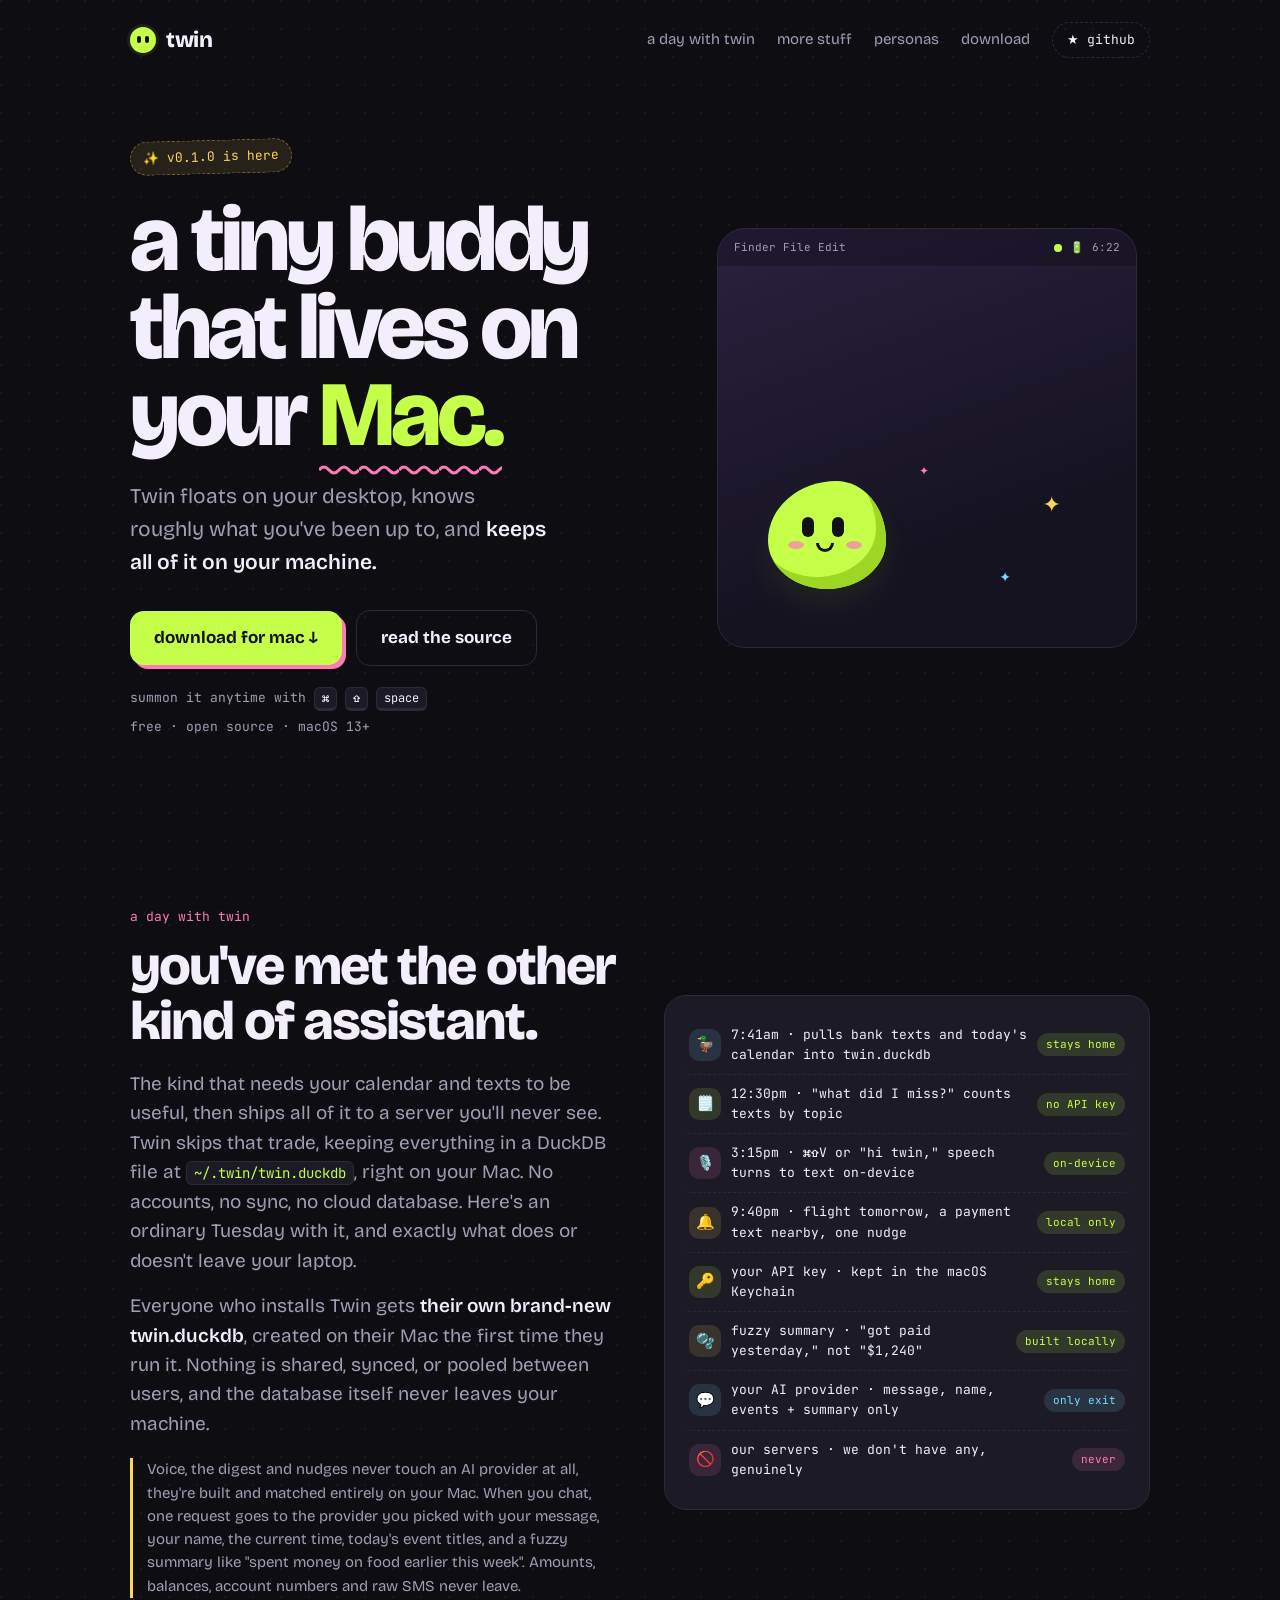
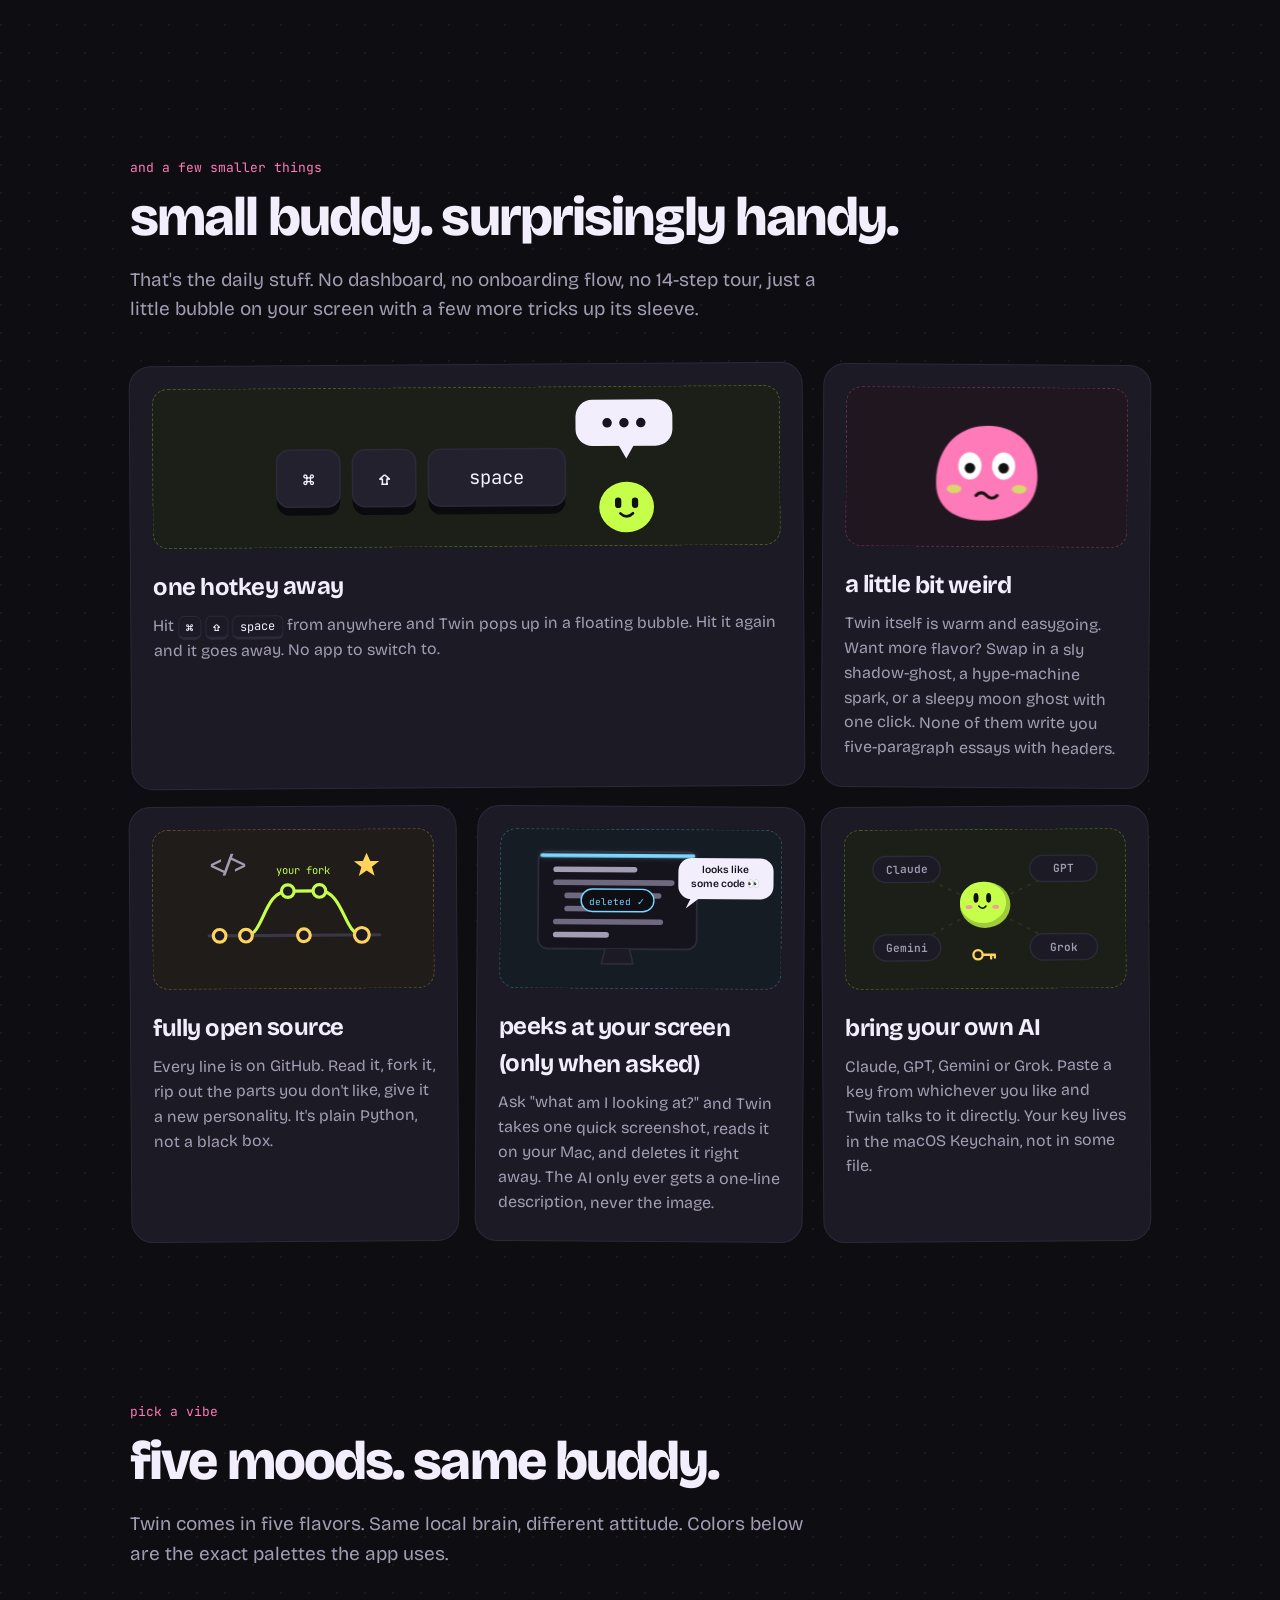
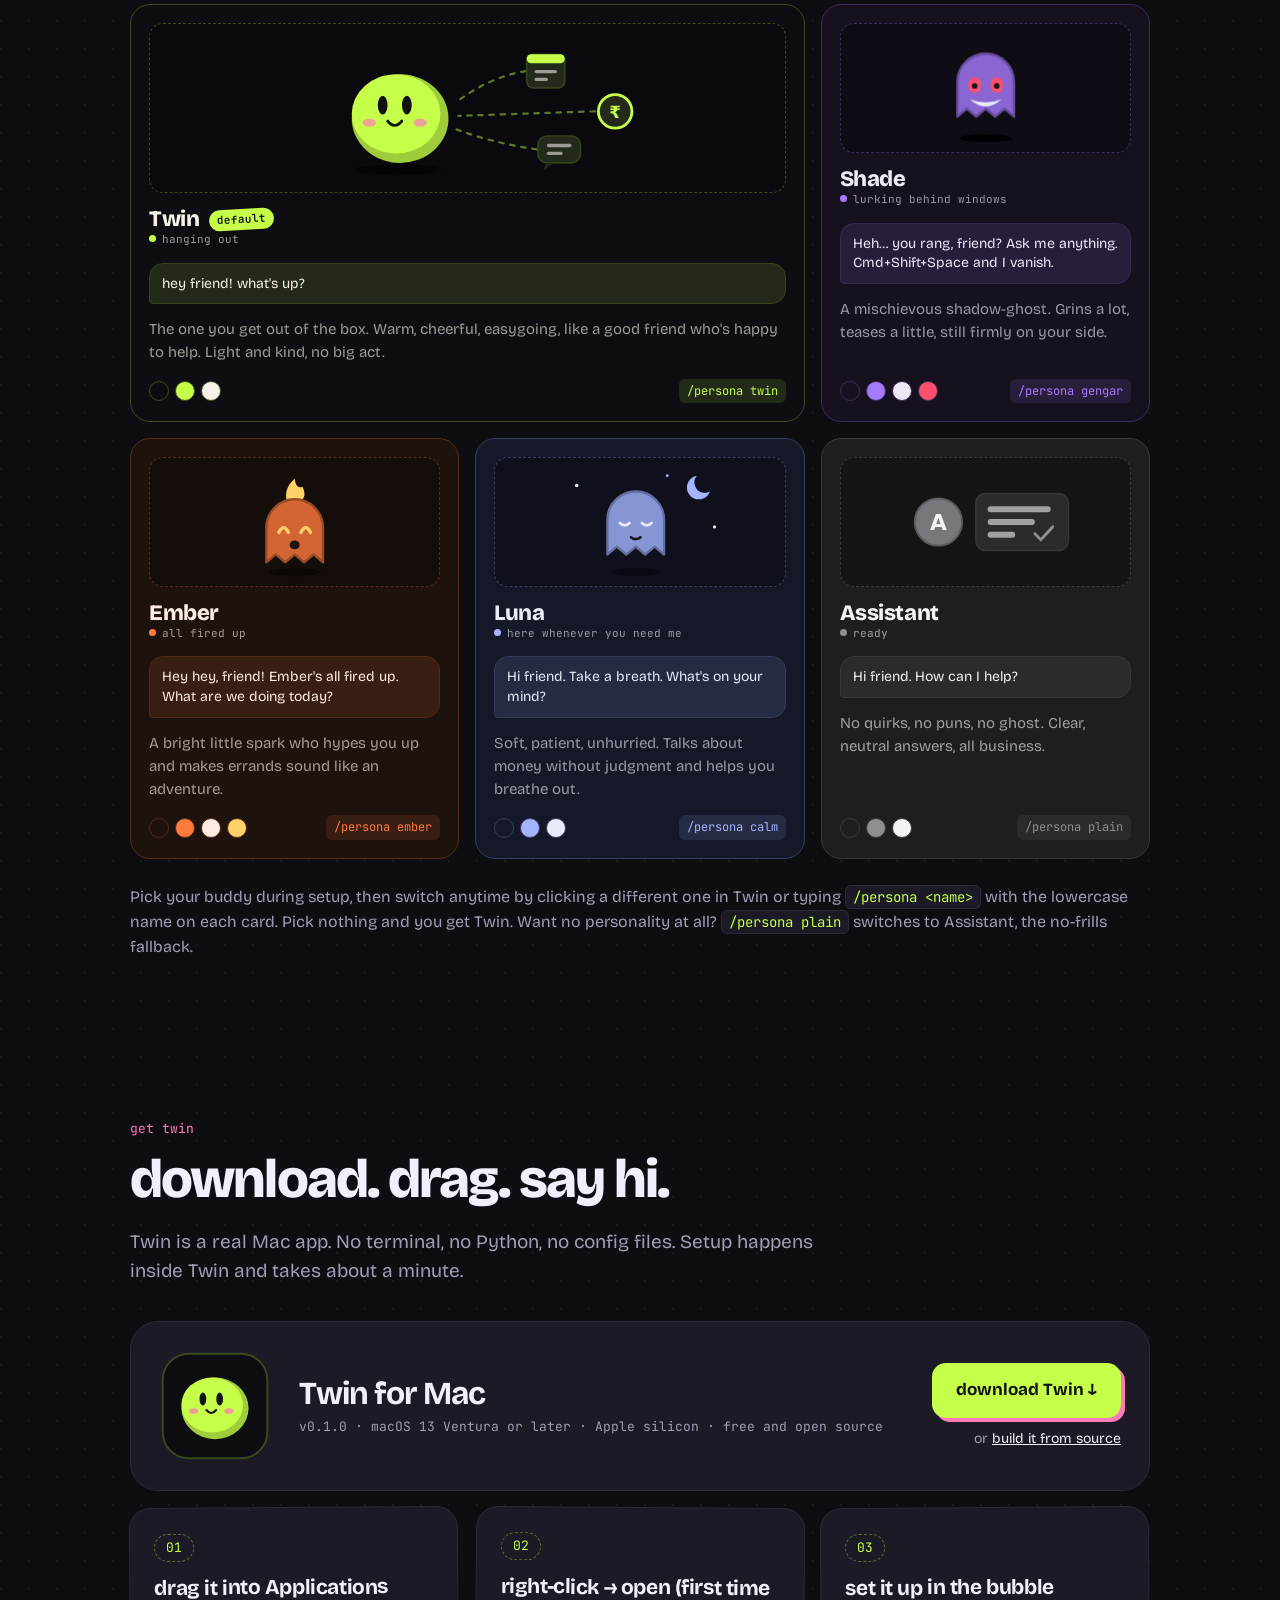
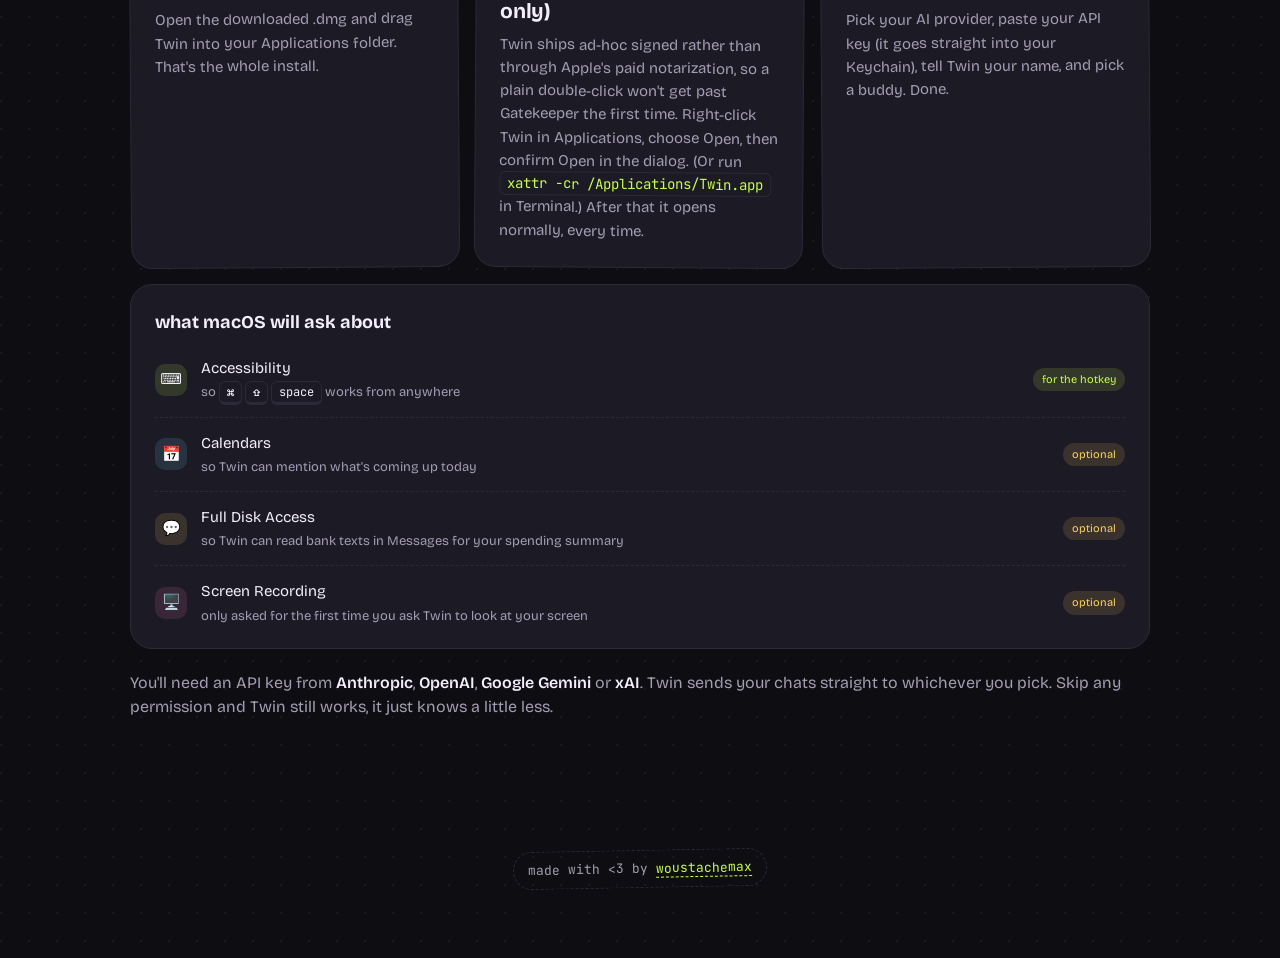
==== landing/index.html @ 86762787 "managing lyrics" ====
<!DOCTYPE html>
<html lang="en">
<head>
<meta charset="UTF-8">
<meta name="viewport" content="width=device-width, initial-scale=1">
<title>Twin</title>
<meta name="description" content="Twin is a local-first AI buddy that floats on your Mac desktop: it remembers your day, catches you up on your texts, talks back by voice, and nudges you before you forget, all on-device with DuckDB. No cloud, no accounts.">
<link id="favicon" rel="icon" type="image/svg+xml" href="data:image/svg+xml,%3Csvg xmlns='http://www.w3.org/2000/svg' viewBox='0 0 64 64'%3E%3Cellipse cx='32' cy='33' rx='29' ry='27' fill='%23c6ff4a'/%3E%3Crect x='20' y='20' width='7' height='13' rx='3.5' fill='%23111'/%3E%3Crect x='37' y='20' width='7' height='13' rx='3.5' fill='%23111'/%3E%3Cellipse cx='15' cy='38' rx='5' ry='3' fill='%23ff7ab8'/%3E%3Cellipse cx='49' cy='38' rx='5' ry='3' fill='%23ff7ab8'/%3E%3Cpath d='M27 39 Q32 45 37 39' fill='none' stroke='%23111' stroke-width='3' stroke-linecap='round'/%3E%3C/svg%3E">
<link rel="preconnect" href="https://fonts.googleapis.com">
<link rel="preconnect" href="https://fonts.gstatic.com" crossorigin>
<link href="https://fonts.googleapis.com/css2?family=Bricolage+Grotesque:opsz,wght@12..96,400;12..96,600;12..96,800&family=JetBrains+Mono:wght@400;600&display=swap" rel="stylesheet">
<style>
:root {
  --bg: #0e0d12;
  --bg-2: #16141d;
  --card: #1c1a25;
  --line: #2c2938;
  --text: #f3eefc;
  --muted: #a39db3;
  --lime: #c6ff4a;
  --pink: #ff7ab8;
  --sky: #7ad7ff;
  --sun: #ffd35c;
  --radius: 22px;
  --mono: "JetBrains Mono", ui-monospace, SFMono-Regular, Menlo, monospace;
  --sans: "Bricolage Grotesque", ui-sans-serif, system-ui, sans-serif;
}

* { box-sizing: border-box; margin: 0; padding: 0; }

* { scrollbar-width: none; -ms-overflow-style: none; }
*::-webkit-scrollbar { display: none; }

html { scroll-behavior: smooth; }

body {
  background: var(--bg);
  color: var(--text);
  font-family: var(--sans);
  font-size: 18px;
  line-height: 1.55;
  -webkit-font-smoothing: antialiased;
  overflow-x: hidden;
  background-image: radial-gradient(circle at 1px 1px, #ffffff0d 1px, transparent 0);
  background-size: 28px 28px;
}

a { color: inherit; }

.wrap { max-width: 1060px; margin: 0 auto; padding: 0 20px; }

nav {
  display: flex;
  align-items: center;
  justify-content: space-between;
  padding: 22px 0;
}

.logo {
  display: flex;
  align-items: center;
  gap: 10px;
  font-weight: 800;
  font-size: 22px;
  text-decoration: none;
  letter-spacing: -0.02em;
}

.logo-dot {
  width: 26px;
  height: 26px;
  border-radius: 50%;
  background: var(--lime);
  position: relative;
  box-shadow: 0 0 0 3px #c6ff4a14;
}

.logo-dot::before, .logo-dot::after {
  content: "";
  position: absolute;
  top: 9px;
  width: 4px;
  height: 7px;
  border-radius: 3px;
  background: var(--bg);
  animation: blink 4.5s infinite;
}

.logo-dot::before { left: 7px; }
.logo-dot::after { right: 7px; }

.nav-links { display: flex; gap: 22px; align-items: center; font-size: 15px; }
.nav-links a { text-decoration: none; color: var(--muted); transition: color 0.15s ease; }
.nav-links a:not(.gh-btn):hover { color: var(--lime); }

.gh-btn {
  border: 1.5px dashed var(--line);
  padding: 7px 14px;
  border-radius: 999px;
  color: var(--text) !important;
  font-family: var(--mono);
  font-size: 13px;
}

.gh-btn { transition: transform 0.15s ease, border-color 0.15s ease; display: inline-block; }
.gh-btn:hover { border-color: var(--lime); transform: translateY(-2px) scale(1.04); }

.hero {
  display: grid;
  grid-template-columns: 1.2fr 1fr;
  gap: 40px;
  align-items: center;
  padding: 60px 0 90px;
}

.badge {
  display: inline-flex;
  align-items: center;
  gap: 8px;
  font-family: var(--mono);
  font-size: 13px;
  background: #ffd35c1a;
  color: var(--sun);
  border: 1px dashed #ffd35c66;
  padding: 6px 12px;
  border-radius: 999px;
  transform: rotate(-1.5deg);
  margin-bottom: 22px;
}

h1 {
  font-size: clamp(48px, 8vw, 92px);
  line-height: 0.95;
  font-weight: 800;
  letter-spacing: -0.045em;
  margin-bottom: 22px;
}

h1 .squiggle {
  color: var(--lime);
  position: relative;
  white-space: nowrap;
}

h1 .squiggle::after {
  content: "";
  position: absolute;
  left: 0;
  right: 0;
  bottom: -6px;
  height: 12px;
  background: url("data:image/svg+xml,%3Csvg xmlns='http://www.w3.org/2000/svg' viewBox='0 0 40 12'%3E%3Cpath d='M0 6 Q5 0 10 6 T20 6 T30 6 T40 6' fill='none' stroke='%23ff7ab8' stroke-width='3'/%3E%3C/svg%3E") repeat-x;
  background-size: 40px 12px;
}

.tagline {
  font-size: 21px;
  color: var(--muted);
  max-width: 30ch;
  margin-bottom: 32px;
}

.tagline b { color: var(--text); font-weight: 600; }

.cta-row { display: flex; gap: 14px; flex-wrap: wrap; align-items: center; }

.btn {
  display: inline-flex;
  align-items: center;
  gap: 8px;
  padding: 14px 24px;
  border-radius: 14px;
  font-weight: 700;
  font-size: 17px;
  text-decoration: none;
  transition: transform 0.15s ease, box-shadow 0.15s ease;
}

.btn-primary {
  background: var(--lime);
  color: #111;
  box-shadow: 4px 4px 0 var(--pink);
}

.btn-primary:hover { transform: translate(-2px, -3px) scale(1.03); box-shadow: 6px 7px 0 var(--pink); }
.btn:active { transform: translateY(0) scale(0.98); }

.btn-ghost { border: 1.5px solid var(--line); color: var(--text); }
.btn-ghost:hover { border-color: var(--muted); transform: translateY(-3px) scale(1.03); }

.hint {
  font-family: var(--mono);
  font-size: 13px;
  color: var(--muted);
  margin-top: 22px;
}

.hint-meta { display: block; margin-top: 8px; }

kbd {
  font-family: var(--mono);
  font-size: 12px;
  background: var(--card);
  border: 1px solid var(--line);
  border-bottom-width: 3px;
  border-radius: 6px;
  padding: 2px 7px;
  color: var(--text);
}

.stage {
  position: relative;
  aspect-ratio: 1 / 1;
  max-width: 420px;
  width: 100%;
  justify-self: center;
  border-radius: 28px;
  background: linear-gradient(160deg, #2a2140, #151320 70%);
  border: 1px solid var(--line);
  overflow: hidden;
}

.menubar {
  display: flex;
  justify-content: space-between;
  padding: 10px 16px;
  font-family: var(--mono);
  font-size: 11px;
  color: var(--muted);
  background: #00000040;
  border-bottom: 1px solid #ffffff0d;
}

.mb-right { display: flex; align-items: center; gap: 8px; }

.mb-icon {
  position: relative;
  width: 8px;
  height: 8px;
  border-radius: 50%;
  background: var(--lime);
  animation: heroMbPress 16s ease-in-out infinite;
}

.mb-icon-ring {
  position: absolute;
  inset: -6px;
  border-radius: 50%;
  border: 1.5px solid var(--lime);
  opacity: 0;
  animation: heroMbRing 16s ease-out infinite;
}

.chat-cycle {
  position: absolute;
  top: 15%;
  left: 8%;
  right: 10%;
  height: 60%;
}

.msg { position: absolute; top: 0; left: 0; right: 0; opacity: 0; }

.msg-q { display: flex; justify-content: flex-end; }

.bubble-q {
  display: inline-block;
  max-width: 100%;
  background: #c6ff4a1f;
  border: 1px solid #c6ff4a4d;
  color: var(--lime);
  font-family: var(--mono);
  font-size: 13px;
  padding: 8px 14px;
  border-radius: 14px 14px 4px 14px;
}

.type-text {
  display: inline-block;
  overflow: hidden;
  white-space: nowrap;
  vertical-align: bottom;
  width: 0;
  border-right: 2px solid var(--lime);
}

.qa .type-text { animation: heroTypeA 16s steps(14, end) infinite; }
.qb .type-text { animation: heroTypeB 16s steps(24, end) infinite; }

.qa { animation: heroFadeQA 16s ease infinite; }
.qb { animation: heroFadeQB 16s ease infinite; }

.msg-a {
  top: 50px;
  background: var(--text);
  color: #17141f;
  padding: 13px 16px;
  border-radius: 18px 18px 18px 6px;
  font-size: 15px;
  line-height: 1.4;
  box-shadow: 0 12px 30px #00000066;
}

.aa { animation: heroPopAA 16s ease infinite; }
.ab { animation: heroPopAB 16s ease infinite; }

.tool-chip {
  position: absolute;
  top: 48px;
  left: 0;
  font-family: var(--mono);
  font-size: 11px;
  color: var(--sky);
  background: #7ad7ff1a;
  border: 1px dashed #7ad7ff55;
  padding: 5px 10px;
  border-radius: 999px;
  opacity: 0;
  animation: heroFadeChip 16s ease infinite;
}

.blob {
  position: absolute;
  bottom: 14%;
  left: 12%;
  width: 118px;
  height: 108px;
  background: var(--lime);
  border-radius: 58% 42% 50% 50% / 55% 55% 45% 45%;
  animation: bob 3.2s ease-in-out infinite;
  box-shadow: inset -10px -12px 0 #9ed624, 0 16px 32px #c6ff4a12;
}

.blob .eye {
  position: absolute;
  top: 36px;
  width: 12px;
  height: 20px;
  background: #111;
  border-radius: 8px;
  animation: blink 4.5s infinite;
}

.blob .eye.l { left: 34px; }
.blob .eye.r { left: 64px; }

.blob .cheek {
  position: absolute;
  top: 60px;
  width: 16px;
  height: 8px;
  border-radius: 50%;
  background: var(--pink);
  opacity: 0.7;
}

.blob .cheek.l { left: 20px; }
.blob .cheek.r { left: 78px; }

.blob .mouth {
  position: absolute;
  top: 62px;
  left: 48px;
  width: 18px;
  height: 9px;
  border: 3px solid #111;
  border-top: none;
  border-radius: 0 0 14px 14px;
}

.sparkle {
  position: absolute;
  color: var(--sun);
  font-size: 22px;
  animation: twinkle 2.4s ease-in-out infinite;
}

.sparkle.s1 { right: 18%; bottom: 30%; }
.sparkle.s2 { right: 30%; bottom: 14%; font-size: 14px; color: var(--sky); animation-delay: 0.8s; }
.sparkle.s3 { left: 48%; bottom: 40%; font-size: 12px; color: var(--pink); animation-delay: 1.4s; }

@keyframes bob {
  0%, 100% { transform: translateY(0) rotate(-2deg); }
  50% { transform: translateY(-8px) rotate(1.5deg); }
}

@keyframes blink {
  0%, 92%, 100% { transform: scaleY(1); }
  95% { transform: scaleY(0.1); }
}

@keyframes twinkle {
  0%, 100% { opacity: 0.2; transform: scale(0.8); }
  50% { opacity: 1; transform: scale(1.15) rotate(20deg); }
}

@keyframes heroMbPress {
  0%, 0.5%, 50%, 100% { transform: scale(1); }
  1.5% { transform: scale(0.7); }
  3% { transform: scale(1); }
  51% { transform: scale(0.7); }
  52.5% { transform: scale(1); }
}

@keyframes heroMbRing {
  0%, 0.5% { opacity: 0; transform: scale(0.6); }
  1.5% { opacity: 0.8; transform: scale(1); }
  6%, 50%, 50.5% { opacity: 0; transform: scale(0.6); }
  51.5% { opacity: 0.8; transform: scale(1); }
  56% { opacity: 0; transform: scale(1.6); }
}

@keyframes heroFadeQA {
  0%, 100% { opacity: 0; }
  1% { opacity: 1; }
  44% { opacity: 1; }
  47% { opacity: 0; }
}

@keyframes heroTypeA {
  0%, 1% { width: 0; border-color: var(--lime); }
  15% { width: 14ch; border-color: var(--lime); }
  16% { border-color: transparent; }
  44% { width: 14ch; }
  47%, 100% { width: 0; border-color: transparent; }
}

@keyframes heroPopAA {
  0%, 20%, 100% { opacity: 0; transform: scale(0.7) translateY(10px); }
  25%, 44% { opacity: 1; transform: scale(1) translateY(0); }
  47% { opacity: 0; transform: scale(0.9) translateY(6px); }
}

@keyframes heroFadeQB {
  0%, 52%, 100% { opacity: 0; }
  53% { opacity: 1; }
  92% { opacity: 1; }
  96% { opacity: 0; }
}

@keyframes heroTypeB {
  0%, 52% { width: 0; border-color: var(--lime); }
  70% { width: 24ch; border-color: var(--lime); }
  71% { border-color: transparent; }
  92% { width: 24ch; }
  96%, 100% { width: 0; border-color: transparent; }
}

@keyframes heroFadeChip {
  0%, 68%, 100% { opacity: 0; }
  70%, 78% { opacity: 1; }
  81% { opacity: 0; }
}

@keyframes heroPopAB {
  0%, 76%, 100% { opacity: 0; transform: scale(0.7) translateY(10px); }
  80%, 92% { opacity: 1; transform: scale(1) translateY(0); }
  96% { opacity: 0; transform: scale(0.9) translateY(6px); }
}

section { padding: 80px 0; }

.eyebrow {
  font-family: var(--mono);
  font-size: 13px;
  color: var(--pink);
  text-transform: lowercase;
  margin-bottom: 12px;
}

h2 {
  font-size: clamp(34px, 5vw, 54px);
  line-height: 1.02;
  letter-spacing: -0.035em;
  font-weight: 800;
  margin-bottom: 20px;
}

.lede { color: var(--muted); max-width: 58ch; font-size: 19px; }
.lede.yours { margin-top: 16px; }
.lede b { color: var(--text); font-weight: 600; }

.local-grid {
  display: grid;
  grid-template-columns: 1fr 1fr;
  gap: 48px;
  align-items: center;
}

.flow {
  background: var(--card);
  border: 1px solid var(--line);
  border-radius: var(--radius);
  padding: 20px 24px;
  font-family: var(--mono);
  font-size: 13px;
}

.flow-row {
  display: flex;
  align-items: center;
  gap: 10px;
  padding: 9px 8px;
  margin: 0 -8px;
  border-bottom: 1px dashed var(--line);
  border-radius: 10px;
  transition: background-color 0.15s ease, transform 0.15s ease;
}

.flow-row:last-child { border-bottom: none; }

.flow-row:hover {
  background-color: #ffffff0a;
  transform: translateX(2px);
}

.flow-icon {
  flex: none;
  width: 32px;
  height: 32px;
  border-radius: 10px;
  display: grid;
  place-items: center;
  font-size: 15px;
  transition: transform 0.15s ease;
}

.flow-row:hover .flow-icon { transform: scale(1.1) rotate(-4deg); }

.flow-row .label { flex: 1; }

.tag {
  font-size: 11px;
  padding: 3px 9px;
  border-radius: 999px;
  white-space: nowrap;
  transition: transform 0.15s ease;
}

.flow-row:hover .tag { transform: scale(1.06); }

.tag.stay { background: #c6ff4a22; color: var(--lime); }
.tag.go { background: #7ad7ff22; color: var(--sky); }
.tag.never { background: #ff7ab822; color: var(--pink); }

.fineprint {
  margin-top: 20px;
  font-size: 15px;
  color: var(--muted);
  border-left: 3px solid var(--sun);
  padding-left: 14px;
}

.features {
  display: grid;
  grid-template-columns: repeat(6, 1fr);
  gap: 18px;
  margin-top: 40px;
}

.feature {
  background: var(--card);
  border: 1px solid var(--line);
  border-radius: var(--radius);
  padding: 22px 22px 26px;
  transition: transform 0.25s cubic-bezier(.2, 1.4, .4, 1), border-color 0.2s ease, box-shadow 0.25s ease;
}

.feature:nth-child(odd) { transform: rotate(-0.4deg); }
.feature:nth-child(even) { transform: rotate(0.4deg); }
.feature:hover {
  transform: rotate(0) translateY(-6px);
  border-color: var(--accent);
  box-shadow: 0 14px 30px -20px color-mix(in srgb, var(--accent) 16%, transparent);
}

.f-hotkey { grid-column: span 4; }
.f-weird, .f-source { grid-column: span 2; }
.f-screen, .f-providers { grid-column: span 2; }

.art {
  height: 160px;
  border-radius: 16px;
  margin-bottom: 20px;
  background: color-mix(in srgb, var(--accent) 7%, #0f0e14);
  border: 1px dashed color-mix(in srgb, var(--accent) 28%, transparent);
  overflow: hidden;
}

.art svg { width: 100%; height: 100%; display: block; }
.art svg * { transform-box: fill-box; transform-origin: center; }

.feature h3 { font-size: 24px; letter-spacing: -0.02em; margin-bottom: 8px; }
.feature p { color: var(--muted); font-size: 16px; }

.key-base { fill: #0b0a0f; }
.key-cap { fill: #24212e; stroke: var(--line); stroke-width: 1.5; animation: keylit 3s infinite; }
.key-top { animation: press 3s infinite; }
.key-label { font-family: var(--mono); font-size: 18px; fill: var(--text); text-anchor: middle; dominant-baseline: central; }
.k2 .key-top, .k2 .key-cap { animation-delay: 0.25s; }
.k3 .key-top, .k3 .key-cap { animation-delay: 0.5s; }
.bub { transform-origin: 50% 100%; animation: bubpop 3s infinite; }
.bub-fill { fill: var(--text); }
.dot { fill: #17141f; animation: dotjump 0.9s ease-in-out infinite; }
.d2 { animation-delay: 0.15s; }
.d3 { animation-delay: 0.3s; }
.hop { animation: hop 3s infinite; }
.f-hotkey:hover .key-top, .f-hotkey:hover .key-cap, .f-hotkey:hover .bub, .f-hotkey:hover .hop { animation-duration: 1.6s; }

.drop { animation: drop 2.8s cubic-bezier(.5, 0, .7, 1) infinite both; }
.dr2 { animation-delay: 0.7s; }
.dr3 { animation-delay: 1.4s; }
.dr4 { animation-delay: 2.1s; }
.db-body { fill: color-mix(in srgb, var(--sky) 14%, transparent); stroke: var(--sky); stroke-width: 2; }
.db-ring { fill: none; stroke: var(--sky); stroke-opacity: 0.45; stroke-width: 2; }
.lid { fill: var(--sky); stroke: var(--sky); stroke-width: 2; animation: lid 1.4s ease-in-out infinite; }
.duck { transform-origin: 50% 100%; animation: duck 1.6s ease-in-out infinite alternate; }
.caption { font-family: var(--mono); font-size: 11px; fill: var(--muted); text-anchor: middle; }

.wob { animation: wob 2.6s ease-in-out infinite; }
.f-weird:hover .squish { animation: squish 0.7s cubic-bezier(.2, 1.6, .4, 1); }
.eyes { animation: blink 4s infinite; }
.look { animation: look 5s ease-in-out infinite; }
.tracking .look { animation: none; }
.mouth-o { opacity: 0; transition: opacity 0.15s ease; }
.mouth-s { transition: opacity 0.15s ease; }
.f-weird:hover .mouth-o { opacity: 1; }
.f-weird:hover .mouth-s { opacity: 0; }
.fl { font-family: var(--sans); font-weight: 800; animation: floatup 2.4s ease-out infinite both; }
.fl2 { animation-delay: 0.8s; }
.fl3 { animation-delay: 1.6s; }

.trunk { fill: none; stroke: #3a3647; stroke-width: 3; stroke-linecap: round; }
.branch { fill: none; stroke: var(--lime); stroke-width: 3; stroke-linecap: round; stroke-dasharray: 1; animation: draw 3.6s ease-in-out infinite; }
.commit { fill: var(--card); stroke: var(--sun); stroke-width: 3; }
.commit.new { stroke: var(--lime); }
.cA { animation: cA 3.6s infinite; }
.cB { animation: cB 3.6s infinite; }
.cC { animation: cC 3.6s infinite; }
.fork-label { font-family: var(--mono); font-size: 10px; fill: var(--lime); text-anchor: middle; }
.star { fill: var(--sun); animation: spin 6s linear infinite; }
.f-source:hover .star { animation-duration: 1s; }
.sc-scan { animation: scan 5s ease-in-out infinite; filter: drop-shadow(0 0 3px #7ad7ff55); }
.sc-flash { opacity: 0; animation: flash 5s ease-out infinite; }
.sc-lines { animation: lines 5s ease-in-out infinite; }
.sc-gone { animation: gone 5s ease-in-out infinite; }
.sc-bub { transform-origin: 0% 100%; animation: scbub 5s cubic-bezier(.2, 1.4, .4, 1) infinite; }
.f-screen:hover .sc-scan, .f-screen:hover .sc-flash, .f-screen:hover .sc-lines, .f-screen:hover .sc-gone, .f-screen:hover .sc-bub { animation-duration: 2.5s; }
.pv-chip rect { fill: var(--card); stroke: var(--line); stroke-width: 1.5; animation: chiplit 4s ease-in-out infinite; }
.pv-chip text { font-family: var(--mono); font-size: 12px; font-weight: 600; fill: var(--muted); text-anchor: middle; dominant-baseline: central; animation: chiptext 4s ease-in-out infinite; }
.pv-line { fill: none; stroke: var(--lime); stroke-width: 2; stroke-dasharray: 4 6; stroke-opacity: 0.08; animation: linelit 4s ease-in-out infinite, flow 1.2s linear infinite; }
.pv-chip.c2 rect, .pv-chip.c2 text, .pv-line.l2 { animation-delay: 1s; }
.pv-chip.c3 rect, .pv-chip.c3 text, .pv-line.l3 { animation-delay: 2s; }
.pv-chip.c4 rect, .pv-chip.c4 text, .pv-line.l4 { animation-delay: 3s; }
.pv-key { animation: keyjiggle 2s ease-in-out infinite; }
.f-providers:hover .pv-chip rect, .f-providers:hover .pv-chip text, .f-providers:hover .tw-hop { animation-duration: 2s; }
.f-providers:hover .pv-line { animation-duration: 2s, 0.5s; }
.brk { font-family: var(--mono); font-size: 22px; font-weight: 600; fill: var(--muted); animation: brk 2s ease-in-out infinite; }

@keyframes press { 0% { transform: translateY(0); } 3% { transform: translateY(7px); } 9%, 100% { transform: translateY(0); } }
@keyframes keylit { 0% { fill: #24212e; } 3% { fill: #4b5f1a; } 14%, 100% { fill: #24212e; } }
@keyframes bubpop {
  0%, 20% { transform: scale(0); opacity: 0; }
  27% { transform: scale(1.12); opacity: 1; }
  31%, 82% { transform: scale(1); opacity: 1; }
  90%, 100% { transform: scale(0); opacity: 0; }
}
@keyframes dotjump { 0%, 100% { transform: translateY(0); } 50% { transform: translateY(-4px); } }
@keyframes hop { 0%, 20% { transform: translateY(0); } 25% { transform: translateY(-12px); } 31%, 100% { transform: translateY(0); } }
@keyframes drop {
  0% { transform: translateY(0) scale(1); opacity: 0; }
  10% { opacity: 1; }
  70% { transform: translateY(96px) scale(0.7); opacity: 1; }
  80%, 100% { transform: translateY(104px) scale(0.2); opacity: 0; }
}
@keyframes lid { 0%, 100% { fill-opacity: 0.2; } 50% { fill-opacity: 0.5; } }
@keyframes duck { from { transform: rotate(-8deg); } to { transform: rotate(8deg); } }
@keyframes wob { 0%, 100% { transform: translateY(0) rotate(-3deg); } 50% { transform: translateY(-6px) rotate(3deg); } }
@keyframes squish { 0% { transform: scale(1, 1); } 30% { transform: scale(1.15, 0.85); } 60% { transform: scale(0.92, 1.08); } 100% { transform: scale(1, 1); } }
@keyframes look {
  0%, 20% { transform: translate(0, 0); }
  25%, 45% { transform: translate(4px, -2px); }
  50%, 70% { transform: translate(-4px, 1px); }
  75%, 95% { transform: translate(0, 3px); }
  100% { transform: translate(0, 0); }
}
@keyframes floatup {
  0% { transform: translateY(8px) scale(0.6); opacity: 0; }
  20% { transform: translateY(0) scale(1); opacity: 1; }
  75% { opacity: 1; }
  100% { transform: translateY(-20px) scale(1); opacity: 0; }
}
@keyframes draw {
  0%, 5% { stroke-dashoffset: 1; opacity: 1; }
  50%, 86% { stroke-dashoffset: 0; opacity: 1; }
  94%, 100% { stroke-dashoffset: 0; opacity: 0; }
}
@keyframes cA { 0%, 21% { transform: scale(0); } 26% { transform: scale(1.4); } 30%, 86% { transform: scale(1); } 94%, 100% { transform: scale(0); } }
@keyframes cB { 0%, 31% { transform: scale(0); } 36% { transform: scale(1.4); } 40%, 86% { transform: scale(1); } 94%, 100% { transform: scale(0); } }
@keyframes cC { 0%, 49% { transform: scale(0); } 54% { transform: scale(1.5); } 58%, 86% { transform: scale(1); } 94%, 100% { transform: scale(0); } }
@keyframes spin { from { transform: rotate(0) scale(1); } 50% { transform: rotate(180deg) scale(1.25); } to { transform: rotate(360deg) scale(1); } }
@keyframes scan { 0% { transform: translateY(0); opacity: 1; } 30% { transform: translateY(96px); opacity: 1; } 34%, 100% { transform: translateY(96px); opacity: 0; } }
@keyframes flash { 0%, 31% { opacity: 0; } 33% { opacity: 0.7; } 40%, 100% { opacity: 0; } }
@keyframes lines { 0%, 40% { opacity: 1; } 48%, 90% { opacity: 0.12; } 97%, 100% { opacity: 1; } }
@keyframes gone { 0%, 42% { opacity: 0; transform: scale(0.6); } 48% { opacity: 1; transform: scale(1.1); } 52%, 88% { opacity: 1; transform: scale(1); } 94%, 100% { opacity: 0; transform: scale(0.6); } }
@keyframes scbub { 0%, 54% { opacity: 0; transform: scale(0); } 62%, 88% { opacity: 1; transform: scale(1); } 95%, 100% { opacity: 0; transform: scale(0); } }
@keyframes chiplit { 0%, 22% { fill: #2a3a12; stroke: #c6ff4a; } 30%, 100% { fill: #1c1a25; stroke: #2c2938; } }
@keyframes chiptext { 0%, 22% { fill: #c6ff4a; } 30%, 100% { fill: #a39db3; } }
@keyframes linelit { 0%, 22% { stroke-opacity: 0.7; } 30%, 100% { stroke-opacity: 0.08; } }
@keyframes keyjiggle { 0%, 100% { transform: rotate(-8deg); } 50% { transform: rotate(8deg); } }
@keyframes brk { 0%, 100% { letter-spacing: 0; } 50% { letter-spacing: 4px; } }

.dl-card {
  display: flex;
  align-items: center;
  gap: 28px;
  background: var(--card);
  border: 1px solid var(--line);
  border-radius: 28px;
  padding: 28px;
  margin-top: 36px;
}

.dl-icon { width: 112px; height: 112px; flex: none; }
.dl-icon svg { width: 100%; height: 100%; display: block; overflow: visible; }
.dl-icon svg * { transform-box: fill-box; transform-origin: center; }
.dl-card:hover .tw-hop { animation-duration: 1.1s; }

.dl-meta h3 { font-size: 32px; letter-spacing: -0.03em; line-height: 1.1; margin-bottom: 6px; }
.dl-meta p { font-family: var(--mono); font-size: 13px; color: var(--muted); }

.dl-actions { margin-left: auto; display: flex; flex-direction: column; align-items: flex-end; gap: 10px; }
.dl-src { font-size: 14px; color: var(--muted); }
.dl-src a { color: var(--text); }

.steps {
  display: grid;
  grid-template-columns: repeat(3, 1fr);
  gap: 16px;
  margin-top: 16px;
}

.step {
  background: var(--card);
  border: 1px solid var(--line);
  border-radius: var(--radius);
  padding: 24px;
  transition: transform 0.25s cubic-bezier(.2, 1.4, .4, 1), border-color 0.2s ease;
}

.step:nth-child(odd) { transform: rotate(-0.4deg); }
.step:nth-child(even) { transform: rotate(0.4deg); }
.step:hover { transform: rotate(0) translateY(-6px); border-color: var(--lime); }

.step-num {
  display: inline-block;
  font-family: var(--mono);
  font-size: 13px;
  color: var(--lime);
  border: 1.5px dashed #c6ff4a66;
  border-radius: 999px;
  padding: 3px 11px;
  margin-bottom: 14px;
}

.step h3 { font-size: 21px; letter-spacing: -0.02em; line-height: 1.2; margin-bottom: 8px; }
.step p { color: var(--muted); font-size: 15px; }

.perms {
  margin-top: 16px;
  background: var(--card);
  border: 1px solid var(--line);
  border-radius: var(--radius);
  padding: 8px 24px;
}

.perms h3 { font-size: 18px; padding: 16px 0 6px; }

.perm-row {
  display: flex;
  align-items: center;
  gap: 14px;
  padding: 14px 0;
  border-bottom: 1px dashed var(--line);
  font-size: 15px;
}

.perm-row:last-child { border-bottom: none; }
.perm-row .label { flex: 1; }
.perm-row .label small { display: block; color: var(--muted); font-size: 13px; margin-top: 2px; }

.tag.opt { background: #ffd35c22; color: var(--sun); }

.need { margin-top: 22px; color: var(--muted); font-size: 16px; }
.need b { color: var(--text); font-weight: 600; }

footer {
  padding: 50px 0 70px;
  text-align: center;
  color: var(--muted);
  font-size: 15px;
}

footer .made a { color: var(--lime); text-decoration: none; border-bottom: 1.5px dashed var(--lime); }
footer .made a:hover { color: var(--pink); border-color: var(--pink); }

footer .made {
  display: inline-block;
  font-family: var(--mono);
  font-size: 13px;
  border: 1px dashed var(--line);
  padding: 8px 14px;
  border-radius: 999px;
  transform: rotate(-1deg);
}

.persona-grid {
  display: grid;
  grid-template-columns: repeat(3, 1fr);
  gap: 16px;
  margin-top: 36px;
}

.persona {
  background: var(--p-panel);
  border: 1.5px solid var(--p-edge);
  border-radius: 20px;
  padding: 18px;
  color: var(--p-ink);
  display: flex;
  flex-direction: column;
  gap: 14px;
  transition: transform 0.25s cubic-bezier(.2, 1.4, .4, 1), box-shadow 0.25s ease, border-color 0.2s ease;
}

.persona:hover {
  transform: translateY(-6px) rotate(-0.6deg);
  border-color: var(--p-accent);
}

.p-art {
  height: 130px;
  border-radius: 14px;
  background: var(--p-field);
  border: 1px dashed var(--p-edge);
  overflow: hidden;
}

.p-art svg { width: 100%; height: 100%; display: block; }
.p-art svg * { transform-box: fill-box; transform-origin: center; }

.persona.p-twin { grid-column: span 2; }
.p-twin .p-art { height: 170px; }
.p-namerow { display: flex; align-items: center; gap: 10px; }
.p-default {
  font-family: var(--mono);
  font-size: 11px;
  font-weight: 600;
  background: var(--p-accent);
  color: var(--p-panel);
  padding: 2px 8px;
  border-radius: 999px;
  transform: rotate(-3deg);
}

.tw-hop { transform-origin: 50% 100%; animation: bunhop 2.4s ease-in-out infinite; }
.tw-shadow { animation: bunshadow 2.4s ease-in-out infinite; }
.tw-flow { fill: none; stroke: var(--p-accent); stroke-opacity: 0.45; stroke-width: 2; stroke-dasharray: 4 6; stroke-linecap: round; animation: flow 1.2s linear infinite; }
.tw-chip { animation: chipbob 3s ease-in-out infinite; }
.tw-chip.c2 { animation-delay: 0.6s; }
.tw-chip.c3 { animation-delay: 1.2s; }
.tw-heart { font-family: var(--sans); font-weight: 800; animation: floatup 2.6s ease-out infinite both; }
.tw-heart.h2 { animation-delay: 1.3s; }
.p-twin:hover .tw-hop, .p-twin:hover .tw-shadow { animation-duration: 1.1s; }
.p-twin:hover .tw-flow { animation-duration: 0.5s; }

.look-sm { animation: looksm 5s ease-in-out infinite; }
.sh-ghost { animation: phase 4.5s ease-in-out infinite; }
.sh-shadow { animation: shpulse 4.5s ease-in-out infinite; }
.sh-grin { animation: grin 4.5s ease-in-out infinite; }
.p-shade:hover .sh-grin { animation: none; opacity: 1; }
.sh-wisp { animation: wisp 5s ease-in-out infinite both; }
.sh-wisp.w2 { animation-delay: 1.7s; }
.sh-wisp.w3 { animation-delay: 3.3s; }
.sh-heh { font-family: var(--mono); font-size: 12px; animation: floatup 3s ease-out infinite both; animation-delay: 1.6s; }

.em-bounce { transform-origin: 50% 100%; animation: bounce 1.2s ease-in-out infinite; }
.em-shadow { animation: emshadow 1.2s ease-in-out infinite; }
.em-flame { transform-origin: 50% 100%; animation: flicker 0.35s ease-in-out infinite alternate; }
.em-spark { animation: rise 2s ease-out infinite both; }
.em-spark.s2 { animation-delay: 0.4s; }
.em-spark.s3 { animation-delay: 0.8s; }
.em-spark.s4 { animation-delay: 1.2s; }
.em-spark.s5 { animation-delay: 1.6s; }
.p-ember:hover .em-bounce, .p-ember:hover .em-shadow { animation-duration: 0.6s; }
.p-ember:hover .em-spark { animation-duration: 1s; }

.lu-breathe { animation: breathe 4s ease-in-out infinite; }
.lu-shadow { animation: lushadow 4s ease-in-out infinite; }
.lu-moon { animation: sway 6s ease-in-out infinite; }
.lu-star { animation: twinkle 2.8s ease-in-out infinite; }
.lu-star.t2 { animation-delay: 0.9s; }
.lu-star.t3 { animation-delay: 1.8s; }
.lu-z { font-family: var(--sans); font-weight: 800; animation: floatup 3.2s ease-out infinite both; }
.lu-z.z2 { animation-delay: 1.6s; }
.lu-open { opacity: 0; transition: opacity 0.2s ease; }
.lu-closed { transition: opacity 0.2s ease; }
.p-luna:hover .lu-open { opacity: 1; }
.p-luna:hover .lu-closed, .p-luna:hover .lu-z { opacity: 0; visibility: hidden; }

.as-line { transform-origin: 0% 50%; }
.as-line.l1 { animation: typeA 4s ease-out infinite; }
.as-line.l2 { animation: typeB 4s ease-out infinite; }
.as-line.l3 { animation: typeC 4s ease-out infinite; }
.as-check { stroke-dasharray: 1; animation: check 4s ease-out infinite; }
.as-mono { animation: nod 4s ease-in-out infinite; }
.p-assistant:hover .as-line.l1, .p-assistant:hover .as-line.l2, .p-assistant:hover .as-line.l3, .p-assistant:hover .as-check, .p-assistant:hover .as-mono { animation-duration: 2s; }

.p-name { font-size: 22px; font-weight: 800; letter-spacing: -0.02em; line-height: 1.1; }
.p-status { font-family: var(--mono); font-size: 11px; color: var(--p-muted); }
.p-status::before {
  content: "";
  display: inline-block;
  width: 7px;
  height: 7px;
  border-radius: 50%;
  background: var(--p-accent);
  margin-right: 6px;
  vertical-align: 1px;
}

.p-bubble {
  background: var(--p-bubble);
  border: 1px solid var(--p-bubble-edge);
  border-radius: 14px 14px 14px 4px;
  padding: 10px 12px;
  font-size: 14px;
  line-height: 1.4;
}

.p-desc { font-size: 15px; color: var(--p-muted); flex: 1; }

.p-foot { display: flex; align-items: center; justify-content: space-between; gap: 10px; flex-wrap: wrap; }

.swatches { display: flex; gap: 6px; }

.swatch {
  width: 20px;
  height: 20px;
  border-radius: 50%;
  border: 1.5px solid var(--p-edge);
  position: relative;
  cursor: default;
  transition: transform 0.15s ease;
}

.swatch:hover { transform: scale(1.25); }

.swatch::after {
  content: attr(data-hex);
  position: absolute;
  bottom: calc(100% + 6px);
  left: 50%;
  transform: translateX(-50%);
  font-family: var(--mono);
  font-size: 10px;
  background: #000;
  color: #fff;
  padding: 2px 6px;
  border-radius: 5px;
  white-space: nowrap;
  opacity: 0;
  pointer-events: none;
  transition: opacity 0.15s ease;
}

.swatch:hover::after { opacity: 1; }

.p-cmd {
  font-family: var(--mono);
  font-size: 12px;
  color: var(--p-accent);
  background: var(--p-bubble);
  border-radius: 6px;
  padding: 3px 8px;
}

.persona-note {
  margin-top: 26px;
  font-size: 16px;
  color: var(--muted);
}

.persona-note code, .lede code, .fineprint code, .step p code {
  font-family: var(--mono);
  font-size: 14px;
  background: var(--card);
  border: 1px solid var(--line);
  padding: 2px 7px;
  border-radius: 6px;
  color: var(--lime);
}

@keyframes bunhop {
  0%, 45%, 100% { transform: translateY(0) scale(1, 1); }
  15% { transform: translateY(-9px) scale(0.96, 1.04); }
  27% { transform: translateY(0) scale(1.08, 0.92); }
  35% { transform: translateY(0) scale(1, 1); }
}
@keyframes bunshadow { 0%, 45%, 100% { transform: scaleX(1); } 15% { transform: scaleX(0.75); } 27% { transform: scaleX(1.1); } }
@keyframes flow { to { stroke-dashoffset: -20; } }
@keyframes chipbob { 0%, 100% { transform: translateY(0) rotate(-2deg); } 50% { transform: translateY(-5px) rotate(2deg); } }
@keyframes looksm {
  0%, 20% { transform: translate(0, 0); }
  25%, 45% { transform: translate(1.6px, -0.8px); }
  50%, 70% { transform: translate(-1.6px, 0.6px); }
  75%, 95% { transform: translate(0, 1.2px); }
  100% { transform: translate(0, 0); }
}
@keyframes phase {
  0%, 100% { transform: translateY(0); opacity: 1; }
  40% { transform: translateY(-6px); opacity: 1; }
  52% { transform: translateY(-5px); opacity: 0.2; }
  64% { transform: translateY(-3px); opacity: 1; }
}
@keyframes shpulse { 0%, 100% { transform: scaleX(1); opacity: 0.4; } 40% { transform: scaleX(0.75); opacity: 0.25; } 52% { opacity: 0.08; } 64% { opacity: 0.3; } }
@keyframes grin { 0%, 30% { opacity: 0; transform: scale(0.4); } 38%, 70% { opacity: 1; transform: scale(1); } 78%, 100% { opacity: 0; transform: scale(0.4); } }
@keyframes wisp { 0% { transform: translateX(-12px); opacity: 0; } 30%, 70% { opacity: 0.35; } 100% { transform: translateX(22px); opacity: 0; } }
@keyframes bounce {
  0%, 100% { transform: translateY(0) scale(1, 1); }
  40% { transform: translateY(-10px) scale(0.95, 1.05); }
  55% { transform: translateY(0) scale(1.12, 0.88); }
  65% { transform: translateY(0) scale(1, 1); }
}
@keyframes emshadow { 0%, 100% { transform: scaleX(1); } 40% { transform: scaleX(0.65); } 55% { transform: scaleX(1.15); } 65% { transform: scaleX(1); } }
@keyframes flicker { from { transform: scaleY(0.9) rotate(-6deg); } to { transform: scaleY(1.25) rotate(6deg); } }
@keyframes rise {
  0% { transform: translate(0, 0) scale(1); opacity: 0; }
  15% { opacity: 1; }
  100% { transform: translate(6px, -72px) scale(0.3); opacity: 0; }
}
@keyframes breathe { 0%, 100% { transform: translateY(0) scale(1); } 50% { transform: translateY(-4px) scale(1.05); } }
@keyframes lushadow { 0%, 100% { transform: scaleX(1); } 50% { transform: scaleX(0.85); } }
@keyframes sway { 0%, 100% { transform: rotate(-10deg); } 50% { transform: rotate(10deg); } }
@keyframes typeA { 0%, 5% { transform: scaleX(0); } 20%, 85% { transform: scaleX(1); } 93%, 100% { transform: scaleX(0); } }
@keyframes typeB { 0%, 20% { transform: scaleX(0); } 35%, 85% { transform: scaleX(1); } 93%, 100% { transform: scaleX(0); } }
@keyframes typeC { 0%, 35% { transform: scaleX(0); } 47%, 85% { transform: scaleX(1); } 93%, 100% { transform: scaleX(0); } }
@keyframes check { 0%, 50% { stroke-dashoffset: 1; opacity: 1; } 60%, 85% { stroke-dashoffset: 0; opacity: 1; } 93%, 100% { stroke-dashoffset: 0; opacity: 0; } }
@keyframes nod { 0%, 55%, 100% { transform: translateY(0); } 59% { transform: translateY(4px); } 64% { transform: translateY(0); } }

@media (max-width: 820px) {
  .hero, .local-grid { grid-template-columns: 1fr; }
  .hero { padding: 30px 0 60px; }
  .features { grid-template-columns: 1fr; }
  .features > .feature { grid-column: auto; grid-row: auto; }
  .persona-grid { grid-template-columns: repeat(2, 1fr); }
  .p-twin .p-art { height: 150px; }
  .nav-links a:not(.gh-btn) { display: none; }
  section { padding: 56px 0; }
  .dl-card { flex-direction: column; align-items: flex-start; }
  .dl-actions { margin-left: 0; align-items: flex-start; }
  .steps { grid-template-columns: 1fr; }
  .f-screen, .f-providers { grid-column: auto; }
}

@media (max-width: 520px) {
  .stage { aspect-ratio: 4 / 5; }
  .chat-cycle { top: 14%; }
  .msg-a, .msg-q .bubble-q { font-size: 14px; }
  .persona-grid { grid-template-columns: 1fr; }
  .persona.p-twin { grid-column: auto; }
}

@media (prefers-reduced-motion: reduce) {
  *, *::before, *::after { animation: none !important; transition: none !important; }
  .qa, .aa { opacity: 1 !important; }
  .qa .type-text { opacity: 1 !important; width: 14ch !important; border-color: transparent !important; }
  .qb, .ab, .tool-chip { opacity: 0 !important; }
}
</style>
</head>
<body>

<div class="wrap">
  <nav>
    <a href="#" class="logo"><span class="logo-dot"></span>twin</a>
    <div class="nav-links">
      <a href="#day">a day with twin</a>
      <a href="#features">more stuff</a>
      <a href="#personas">personas</a>
      <a href="#get">download</a>
      <a class="gh-btn" href="https://github.com/woustachemax/twin">★ github</a>
    </div>
  </nav>

  <header class="hero">
    <div>
      <span class="badge">✨ v0.1.0 is here</span>
      <h1>a tiny buddy that lives on your <span class="squiggle">Mac.</span></h1>
      <p class="tagline">Twin floats on your desktop, knows roughly what you've been up to, and <b>keeps all of it on your machine.</b></p>
      <div class="cta-row">
        <a class="btn btn-primary" href="#get">download for mac ↓</a>
        <a class="btn btn-ghost" href="https://github.com/woustachemax/twin">read the source</a>
      </div>
      <p class="hint">summon it anytime with <kbd>⌘</kbd> <kbd>⇧</kbd> <kbd>space</kbd><span class="hint-meta">free · open source · macOS 13+</span></p>
    </div>

    <div class="stage" aria-hidden="true">
      <div class="menubar">
        <span> Finder  File  Edit</span>
        <span class="mb-right"><span class="mb-icon"><span class="mb-icon-ring"></span></span>🔋 <span id="hero-clock">11:42</span></span>
      </div>

      <div class="chat-cycle">
        <div class="msg msg-q qa"><span class="bubble-q"><span class="type-text">morning brief?</span></span></div>
        <div class="msg msg-a aa">standup at 10, dentist at 2. mom texted twice.</div>

        <div class="msg msg-q qb"><span class="bubble-q"><span class="type-text">check aapl's latest 10-k</span></span></div>
        <div class="tool-chip">📄 reading SEC EDGAR…</div>
        <div class="msg msg-a ab">services revenue hit $96b, up 12% yoy.</div>
      </div>

      <div class="blob">
        <span class="eye l"></span><span class="eye r"></span>
        <span class="cheek l"></span><span class="cheek r"></span>
        <span class="mouth"></span>
      </div>
      <span class="sparkle s1">✦</span>
      <span class="sparkle s2">✦</span>
      <span class="sparkle s3">✦</span>
    </div>
  </header>
</div>

<section id="day">
  <div class="wrap local-grid">
    <div>
      <p class="eyebrow">a day with twin</p>
      <h2>you've met the other kind of assistant.</h2>
      <p class="lede">The kind that needs your calendar and texts to be useful, then ships all of it to a server you'll never see. Twin skips that trade, keeping everything in a DuckDB file at <code>~/.twin/twin.duckdb</code>, right on your Mac. No accounts, no sync, no cloud database. Here's an ordinary Tuesday with it, and exactly what does or doesn't leave your laptop.</p>
      <p class="lede yours">Everyone who installs Twin gets <b>their own brand-new twin.duckdb</b>, created on their Mac the first time they run it. Nothing is shared, synced, or pooled between users, and the database itself never leaves your machine.</p>
      <p class="fineprint">Voice, the digest and nudges never touch an AI provider at all, they're built and matched entirely on your Mac. When you chat, one request goes to the provider you picked with your message, your name, the current time, today's event titles, and a fuzzy summary like "spent money on food earlier this week". Amounts, balances, account numbers and raw SMS never leave.</p>
    </div>

    <div class="flow">
      <div class="flow-row">
        <div class="flow-icon" style="background:#7ad7ff22">🦆</div>
        <div class="label">7:41am · pulls bank texts and today's calendar into twin.duckdb</div>
        <span class="tag stay">stays home</span>
      </div>
      <div class="flow-row">
        <div class="flow-icon" style="background:#c6ff4a22">🗒️</div>
        <div class="label">12:30pm · "what did I miss?" counts texts by topic</div>
        <span class="tag stay">no API key</span>
      </div>
      <div class="flow-row">
        <div class="flow-icon" style="background:#ff7ab822">🎙️</div>
        <div class="label">3:15pm · ⌘⇧V or "hi twin," speech turns to text on-device</div>
        <span class="tag stay">on-device</span>
      </div>
      <div class="flow-row">
        <div class="flow-icon" style="background:#ffd35c22">🔔</div>
        <div class="label">9:40pm · flight tomorrow, a payment text nearby, one nudge</div>
        <span class="tag stay">local only</span>
      </div>
      <div class="flow-row">
        <div class="flow-icon" style="background:#c6ff4a22">🔑</div>
        <div class="label">your API key · kept in the macOS Keychain</div>
        <span class="tag stay">stays home</span>
      </div>
      <div class="flow-row">
        <div class="flow-icon" style="background:#ffd35c22">🫧</div>
        <div class="label">fuzzy summary · "got paid yesterday," not "$1,240"</div>
        <span class="tag stay">built locally</span>
      </div>
      <div class="flow-row">
        <div class="flow-icon" style="background:#7ad7ff22">💬</div>
        <div class="label">your AI provider · message, name, events + summary only</div>
        <span class="tag go">only exit</span>
      </div>
      <div class="flow-row">
        <div class="flow-icon" style="background:#ff7ab822">🚫</div>
        <div class="label">our servers · we don't have any, genuinely</div>
        <span class="tag never">never</span>
      </div>
    </div>
  </div>
</section>

<section id="features">
  <div class="wrap">
    <p class="eyebrow">and a few smaller things</p>
    <h2>small buddy. surprisingly handy.</h2>
    <p class="lede">That's the daily stuff. No dashboard, no onboarding flow, no 14-step tour, just a little bubble on your screen with a few more tricks up its sleeve.</p>

    <div class="features">
      <div class="feature f-hotkey" style="--accent: var(--lime)">
        <div class="art">
          <svg viewBox="0 0 400 150" preserveAspectRatio="xMidYMid meet" aria-hidden="true">
            <g class="key k1">
              <rect class="key-base" x="20" y="66" width="60" height="54" rx="12"/>
              <g class="key-top"><rect class="key-cap" x="20" y="58" width="60" height="54" rx="12"/><text class="key-label" x="50" y="85">⌘</text></g>
            </g>
            <g class="key k2">
              <rect class="key-base" x="92" y="66" width="60" height="54" rx="12"/>
              <g class="key-top"><rect class="key-cap" x="92" y="58" width="60" height="54" rx="12"/><text class="key-label" x="122" y="85">⇧</text></g>
            </g>
            <g class="key k3">
              <rect class="key-base" x="164" y="66" width="130" height="54" rx="12"/>
              <g class="key-top"><rect class="key-cap" x="164" y="58" width="130" height="54" rx="12"/><text class="key-label" x="229" y="85">space</text></g>
            </g>
            <g transform="translate(352 114)">
              <g class="hop">
                <ellipse cx="0" cy="0" rx="26" ry="24" fill="#c6ff4a"/>
                <rect x="-11" y="-9" width="6" height="10" rx="3" fill="#111"/>
                <rect x="5" y="-9" width="6" height="10" rx="3" fill="#111"/>
                <path d="M-6 6 Q0 12 6 6" fill="none" stroke="#111" stroke-width="2.5" stroke-linecap="round"/>
              </g>
            </g>
            <g class="bub">
              <rect class="bub-fill" x="304" y="12" width="92" height="44" rx="16"/>
              <path class="bub-fill" d="M344 54 L352 68 L360 54 Z"/>
              <circle class="dot d1" cx="334" cy="34" r="4.5"/>
              <circle class="dot d2" cx="350" cy="34" r="4.5"/>
              <circle class="dot d3" cx="366" cy="34" r="4.5"/>
            </g>
          </svg>
        </div>
        <h3>one hotkey away</h3>
        <p>Hit <kbd>⌘</kbd> <kbd>⇧</kbd> <kbd>space</kbd> from anywhere and Twin pops up in a floating bubble. Hit it again and it goes away. No app to switch to.</p>
      </div>

      <div class="feature f-weird" data-gaze="5" style="--accent: var(--pink)">
        <div class="art">
          <svg viewBox="0 0 200 150" preserveAspectRatio="xMidYMid meet" aria-hidden="true">
            <text class="fl" x="148" y="44" fill="#ffd35c" font-size="20">?!</text>
            <text class="fl fl2" x="36" y="50" fill="#ff7ab8" font-size="18">♥</text>
            <text class="fl fl3" x="158" y="100" fill="#7ad7ff" font-size="16">✦</text>
            <g transform="translate(100 80)">
              <g class="squish">
                <g class="wob">
                  <path d="M-48 10 C-48 -30 -20 -46 4 -44 C34 -42 50 -20 48 8 C46 36 22 46 -2 46 C-30 46 -48 34 -48 10 Z" fill="#ff7ab8"/>
                  <g class="eyes">
                    <ellipse cx="-16" cy="-6" rx="11" ry="13" fill="#fff"/>
                    <ellipse cx="16" cy="-6" rx="11" ry="13" fill="#fff"/>
                    <g class="gaze">
                      <g class="look">
                        <circle cx="-16" cy="-4" r="5" fill="#111"/>
                        <circle cx="16" cy="-4" r="5" fill="#111"/>
                      </g>
                    </g>
                  </g>
                  <ellipse cx="-31" cy="16" rx="7" ry="4" fill="#c6ff4a" opacity="0.7"/>
                  <ellipse cx="31" cy="16" rx="7" ry="4" fill="#c6ff4a" opacity="0.7"/>
                  <path class="mouth-s" d="M-10 22 q5 -5 10 0 t10 0" fill="none" stroke="#111" stroke-width="3" stroke-linecap="round"/>
                  <ellipse class="mouth-o" cx="0" cy="23" rx="5" ry="6" fill="#111"/>
                </g>
              </g>
            </g>
          </svg>
        </div>
        <h3>a little bit weird</h3>
        <p>Twin itself is warm and easygoing. Want more flavor? Swap in a sly shadow-ghost, a hype-machine spark, or a sleepy moon ghost with one click. None of them write you five-paragraph essays with headers.</p>
      </div>

      <div class="feature f-source" style="--accent: var(--sun)">
        <div class="art">
          <svg viewBox="0 0 200 150" preserveAspectRatio="xMidYMid meet" aria-hidden="true">
            <text class="brk" x="18" y="40">&lt;/&gt;</text>
            <g transform="translate(170 34)">
              <polygon class="star" points="0,-12 3.5,-4 12,-4 5,1.5 7.5,10 0,5 -7.5,10 -5,1.5 -12,-4 -3.5,-4"/>
            </g>
            <path class="trunk" d="M20 100 H182"/>
            <path class="branch" pathLength="1" d="M55 100 C72 100 72 58 95 58 H125 C148 58 148 100 165 100"/>
            <circle class="commit" cx="30" cy="100" r="6"/>
            <circle class="commit" cx="55" cy="100" r="6"/>
            <circle class="commit" cx="110" cy="100" r="6"/>
            <circle class="commit new cA" cx="95" cy="58" r="6"/>
            <circle class="commit new cB" cx="125" cy="58" r="6"/>
            <text class="fork-label cB" x="110" y="42">your fork</text>
            <circle class="commit cC" cx="165" cy="100" r="7"/>
          </svg>
        </div>
        <h3>fully open source</h3>
        <p>Every line is on GitHub. Read it, fork it, rip out the parts you don't like, give it a new personality. It's plain Python, not a black box.</p>
      </div>
      <div class="feature f-screen" style="--accent: var(--sky)">
        <div class="art">
          <svg viewBox="0 0 300 150" preserveAspectRatio="xMidYMid meet" aria-hidden="true">
            <rect x="40" y="14" width="170" height="104" rx="10" fill="#15131c" stroke="#2c2938" stroke-width="2"/>
            <path d="M112 118 L108 134 H142 L138 118" fill="#1c1a25" stroke="#2c2938" stroke-width="2" stroke-linejoin="round"/>
            <g class="sc-lines">
              <rect x="56" y="30" width="90" height="6" rx="3" fill="#a39db3"/>
              <rect x="56" y="44" width="130" height="6" rx="3" fill="#6f6980"/>
              <rect x="68" y="58" width="104" height="6" rx="3" fill="#6f6980"/>
              <rect x="68" y="72" width="76" height="6" rx="3" fill="#6f6980"/>
              <rect x="56" y="86" width="118" height="6" rx="3" fill="#6f6980"/>
              <rect x="56" y="100" width="60" height="6" rx="3" fill="#a39db3"/>
            </g>
            <rect class="sc-scan" x="42" y="16" width="166" height="4" rx="2" fill="#7ad7ff"/>
            <rect class="sc-flash" x="42" y="16" width="166" height="100" rx="8" fill="#ffffff"/>
            <g class="sc-gone">
              <rect x="86" y="54" width="78" height="24" rx="12" fill="#0f0e14" stroke="#7ad7ff" stroke-width="1.5"/>
              <text x="125" y="67" fill="#7ad7ff" font-family="JetBrains Mono, monospace" font-size="10" text-anchor="middle" dominant-baseline="central">deleted ✓</text>
            </g>
            <g class="sc-bub">
              <rect x="190" y="20" width="102" height="44" rx="14" fill="#f3eefc"/>
              <path d="M204 62 L198 74 L214 62 Z" fill="#f3eefc"/>
              <text x="241" y="36" fill="#17141f" font-family="Bricolage Grotesque, sans-serif" font-size="11" font-weight="600" text-anchor="middle">looks like</text>
              <text x="241" y="51" fill="#17141f" font-family="Bricolage Grotesque, sans-serif" font-size="11" font-weight="600" text-anchor="middle">some code 👀</text>
            </g>
          </svg>
        </div>
        <h3>peeks at your screen (only when asked)</h3>
        <p>Ask "what am I looking at?" and Twin takes one quick screenshot, reads it on your Mac, and deletes it right away. The AI only ever gets a one-line description, never the image.</p>
      </div>

      <div class="feature f-providers" style="--accent: var(--lime)">
        <div class="art">
          <svg viewBox="0 0 300 150" preserveAspectRatio="xMidYMid meet" aria-hidden="true">
            <path class="pv-line l1" d="M150 72 L66 32"/>
            <path class="pv-line l2" d="M150 72 L234 32"/>
            <path class="pv-line l3" d="M150 72 L234 116"/>
            <path class="pv-line l4" d="M150 72 L66 116"/>
            <g class="pv-chip c1"><rect x="30" y="18" width="72" height="28" rx="14"/><text x="66" y="32">Claude</text></g>
            <g class="pv-chip c2"><rect x="198" y="18" width="72" height="28" rx="14"/><text x="234" y="32">GPT</text></g>
            <g class="pv-chip c3"><rect x="198" y="102" width="72" height="28" rx="14"/><text x="234" y="116">Grok</text></g>
            <g class="pv-chip c4"><rect x="30" y="102" width="72" height="28" rx="14"/><text x="66" y="116">Gemini</text></g>
            <g transform="translate(150 70) scale(1.5)">
              <g class="tw-hop">
                <ellipse cx="0" cy="0.5" rx="18" ry="16.5" fill="#9ecc3b"/>
                <ellipse cx="-1.5" cy="-1.25" rx="16.5" ry="14.75" fill="#C6FF4A"/>
                <ellipse cx="-6.5" cy="-4.5" rx="1.8" ry="3.5" fill="#111111"/>
                <ellipse cx="2.5" cy="-4.5" rx="1.8" ry="3.5" fill="#111111"/>
                <ellipse cx="-11.5" cy="2" rx="2.5" ry="1.5" fill="#eea297"/>
                <ellipse cx="7.5" cy="2" rx="2.5" ry="1.5" fill="#eea297"/>
                <path d="M-4.6 1.4 Q-2 4.6 0.6 1.4" fill="none" stroke="#111111" stroke-width="1.1" stroke-linecap="round"/>
              </g>
            </g>
            <g transform="translate(150 124)">
              <g class="pv-key">
                <circle cx="-8" cy="0" r="5" fill="none" stroke="#ffd35c" stroke-width="2.5"/>
                <path d="M-3 0 H10 M6 0 V4 M10 0 V3" fill="none" stroke="#ffd35c" stroke-width="2.5" stroke-linecap="round"/>
              </g>
            </g>
          </svg>
        </div>
        <h3>bring your own AI</h3>
        <p>Claude, GPT, Gemini or Grok. Paste a key from whichever you like and Twin talks to it directly. Your key lives in the macOS Keychain, not in some file.</p>
      </div>
    </div>
  </div>
</section>

<section id="personas">
  <div class="wrap">
    <p class="eyebrow">pick a vibe</p>
    <h2>five moods. same buddy.</h2>
    <p class="lede">Twin comes in five flavors. Same local brain, different attitude. Colors below are the exact palettes the app uses.</p>

    <div class="persona-grid">
      <div class="persona p-twin" data-gaze="1.6" style="--p-panel: #0E0D12; --p-edge: #3c4a20; --p-accent: #C6FF4A; --p-ink: #F7F2E8; --p-muted: #9e9b97; --p-bubble: #242a19; --p-bubble-edge: #36421e; --p-field: #0a090d">
        <div class="p-art">
            <svg viewBox="0 0 400 150" preserveAspectRatio="xMidYMid meet" aria-hidden="true">
              <path class="tw-flow" d="M252 42 Q218 48 190 70"/>
              <path class="tw-flow" d="M314 78 Q250 80 192 82"/>
              <path class="tw-flow" d="M262 112 Q222 106 190 94"/>
              <g transform="translate(270 42)"><g class="tw-chip c1">
                <rect x="-17" y="-15" width="34" height="30" rx="6" fill="#242a19" stroke="#36421e" stroke-width="1.5"/>
                <rect x="-17" y="-15" width="34" height="8" rx="4" fill="#C6FF4A"/>
                <rect x="-10" y="-1" width="20" height="3" rx="1.5" fill="#9e9b97"/>
                <rect x="-10" y="6" width="12" height="3" rx="1.5" fill="#9e9b97"/>
              </g></g>
              <g transform="translate(332 78)"><g class="tw-chip c2">
                <circle r="15" fill="#242a19" stroke="#C6FF4A" stroke-width="2.5"/>
                <text x="0" y="1" fill="#C6FF4A" font-family="-apple-system, system-ui, sans-serif" font-size="15" font-weight="700" text-anchor="middle" dominant-baseline="central">₹</text>
              </g></g>
              <g transform="translate(282 112)"><g class="tw-chip c3">
                <rect x="-19" y="-12" width="38" height="24" rx="8" fill="#242a19" stroke="#36421e" stroke-width="1.5"/>
                <path d="M-12 12 L-14 19 L-5 12 Z" fill="#242a19"/>
                <rect x="-11" y="-5" width="22" height="3" rx="1.5" fill="#9e9b97"/>
                <rect x="-11" y="2" width="14" height="3" rx="1.5" fill="#9e9b97"/>
              </g></g>
              <text class="tw-heart" x="78" y="44" fill="#eea297" font-size="18">♥</text>
              <text class="tw-heart h2" x="186" y="34" fill="#C6FF4A" font-size="15">✦</text>
              <ellipse class="tw-shadow" cx="138" cy="130" rx="38" ry="5" fill="#000" opacity="0.45"/>
              <g transform="translate(140 84) scale(2.4)">
                <g class="tw-hop">
                  <ellipse cx="0" cy="0.5" rx="18" ry="16.5" fill="#9ecc3b"/>
                  <ellipse cx="-1.5" cy="-1.25" rx="16.5" ry="14.75" fill="#C6FF4A"/>
                  <g class="eyes"><g class="gaze"><g class="look look-sm">
                    <ellipse cx="-6.5" cy="-4.5" rx="1.8" ry="3.5" fill="#111111"/>
                    <ellipse cx="2.5" cy="-4.5" rx="1.8" ry="3.5" fill="#111111"/>
                  </g></g></g>
                  <ellipse cx="-11.5" cy="2" rx="2.5" ry="1.5" fill="#eea297"/>
                  <ellipse cx="7.5" cy="2" rx="2.5" ry="1.5" fill="#eea297"/>
                  <path d="M-4.6 1.4 Q-2 4.6 0.6 1.4" fill="none" stroke="#111111" stroke-width="1.1" stroke-linecap="round"/>
                </g>
              </g>
            </svg>
        </div>
        <div><div class="p-namerow"><span class="p-name">Twin</span><span class="p-default">default</span></div><div class="p-status">hanging out</div></div>
        <div class="p-bubble">hey friend! what's up?</div>
        <p class="p-desc">The one you get out of the box. Warm, cheerful, easygoing, like a good friend who's happy to help. Light and kind, no big act.</p>
        <div class="p-foot">
          <div class="swatches"><span class="swatch" style="background: #0E0D12" data-hex="background #0E0D12" title="background #0E0D12"></span><span class="swatch" style="background: #C6FF4A" data-hex="accent #C6FF4A" title="accent #C6FF4A"></span><span class="swatch" style="background: #F7F2E8" data-hex="text #F7F2E8" title="text #F7F2E8"></span></div>
          <code class="p-cmd">/persona twin</code>
        </div>
      </div>
      <div class="persona p-shade" data-gaze="1.8" style="--p-panel: #17111F; --p-edge: #3b2c57; --p-accent: #A77BFF; --p-ink: #EEE8F7; --p-muted: #9c96a5; --p-bubble: #281e3a; --p-bubble-edge: #372850; --p-field: #100c16">
        <div class="p-art">
            <svg viewBox="0 0 200 130" preserveAspectRatio="xMidYMid meet" aria-hidden="true">
              <ellipse class="sh-wisp" cx="40" cy="96" rx="20" ry="5" fill="#A77BFF"/>
              <ellipse class="sh-wisp w2" cx="150" cy="70" rx="16" ry="4" fill="#A77BFF"/>
              <ellipse class="sh-wisp w3" cx="58" cy="38" rx="12" ry="3" fill="#A77BFF"/>
              <ellipse class="sh-shadow" cx="100" cy="116" rx="26" ry="4" fill="#000"/>
              <g transform="translate(100 66) scale(1.6)">
                <g class="sh-ghost">
                  <path d="M-18 16 V-6 A18 18 0 0 1 18 -6 V16 L12 11 L6 16 L0 11 L-6 16 L-12 11 Z" fill="#8a66d2" stroke="#664b9a" stroke-width="1.5" stroke-linejoin="round"/>
                  <g class="eyes">
                    <ellipse cx="-7" cy="-4" rx="4" ry="5" fill="#FF4F6E"/>
                    <ellipse cx="7" cy="-4" rx="4" ry="5" fill="#FF4F6E"/>
                    <g class="gaze"><g class="look look-sm">
                      <circle cx="-7" cy="-3.5" r="1.8" fill="#17111F"/>
                      <circle cx="7" cy="-3.5" r="1.8" fill="#17111F"/>
                    </g></g>
                  </g>
                  <path class="sh-grin" d="M-10 5 Q0 14 10 5 Q0 9 -10 5 Z" fill="#EEE8F7"/>
                </g>
              </g>
              <text class="sh-heh" x="146" y="32" fill="#A77BFF">heh.</text>
            </svg>
        </div>
        <div><div class="p-name">Shade</div><div class="p-status">lurking behind windows</div></div>
        <div class="p-bubble">Heh… you rang, friend? Ask me anything. Cmd+Shift+Space and I vanish.</div>
        <p class="p-desc">A mischievous shadow-ghost. Grins a lot, teases a little, still firmly on your side.</p>
        <div class="p-foot">
          <div class="swatches"><span class="swatch" style="background: #17111F" data-hex="background #17111F" title="background #17111F"></span><span class="swatch" style="background: #A77BFF" data-hex="accent #A77BFF" title="accent #A77BFF"></span><span class="swatch" style="background: #EEE8F7" data-hex="text #EEE8F7" title="text #EEE8F7"></span><span class="swatch" style="background: #FF4F6E" data-hex="eyes #FF4F6E" title="eyes #FF4F6E"></span></div>
          <code class="p-cmd">/persona gengar</code>
        </div>
      </div>
      <div class="persona p-ember" style="--p-panel: #1E120D; --p-edge: #562c19; --p-accent: #FF7A3D; --p-ink: #FFEDE4; --p-muted: #aa9a92; --p-bubble: #391e13; --p-bubble-edge: #502918; --p-field: #150d09">
        <div class="p-art">
            <svg viewBox="0 0 200 130" preserveAspectRatio="xMidYMid meet" aria-hidden="true">
              <circle class="em-spark s1" cx="70" cy="108" r="3" fill="#FF7A3D"/><circle class="em-spark s2" cx="128" cy="108" r="2.5" fill="#FFD166"/><circle class="em-spark s3" cx="84" cy="108" r="2" fill="#FFD166"/><circle class="em-spark s4" cx="116" cy="108" r="3" fill="#FF7A3D"/><circle class="em-spark s5" cx="100" cy="108" r="2.5" fill="#FFD166"/>
              <ellipse class="em-shadow" cx="100" cy="116" rx="26" ry="4" fill="#000" opacity="0.4"/>
              <g transform="translate(100 74) scale(1.6)">
                <g class="em-bounce">
                  <path class="em-flame" d="M-5 -23 Q-7 -31 0 -37 Q1 -30 5 -32 Q8 -26 4 -23 Z" fill="#FFD166"/>
                  <path d="M-18 16 V-6 A18 18 0 0 1 18 -6 V16 L12 11 L6 16 L0 11 L-6 16 L-12 11 Z" fill="#d26533" stroke="#9a4b27" stroke-width="1.5" stroke-linejoin="round"/>
                  <path d="M-10 -3 Q-7 -9 -4 -3" fill="none" stroke="#FFD166" stroke-width="2.2" stroke-linecap="round"/>
                  <path d="M4 -3 Q7 -9 10 -3" fill="none" stroke="#FFD166" stroke-width="2.2" stroke-linecap="round"/>
                  <ellipse cx="0" cy="5" rx="3.2" ry="2.8" fill="#1E120D"/>
                </g>
              </g>
            </svg>
        </div>
        <div><div class="p-name">Ember</div><div class="p-status">all fired up</div></div>
        <div class="p-bubble">Hey hey, friend! Ember's all fired up. What are we doing today?</div>
        <p class="p-desc">A bright little spark who hypes you up and makes errands sound like an adventure.</p>
        <div class="p-foot">
          <div class="swatches"><span class="swatch" style="background: #1E120D" data-hex="background #1E120D" title="background #1E120D"></span><span class="swatch" style="background: #FF7A3D" data-hex="accent #FF7A3D" title="accent #FF7A3D"></span><span class="swatch" style="background: #FFEDE4" data-hex="text #FFEDE4" title="text #FFEDE4"></span><span class="swatch" style="background: #FFD166" data-hex="eyes #FFD166" title="eyes #FFD166"></span></div>
          <code class="p-cmd">/persona ember</code>
        </div>
      </div>
      <div class="persona p-luna" style="--p-panel: #141828; --p-edge: #383f5e; --p-accent: #A5B4FF; --p-ink: #E7EBFA; --p-muted: #979baa; --p-bubble: #252b42; --p-bubble-edge: #343a57; --p-field: #0e111c">
        <div class="p-art">
            <svg viewBox="0 0 200 130" preserveAspectRatio="xMidYMid meet" aria-hidden="true">
              <g class="lu-moon"><circle cx="160" cy="30" r="12" fill="#A5B4FF"/><circle cx="166" cy="25" r="10.5" fill="#0e111c"/></g>
              <circle class="lu-star" cx="36" cy="28" r="1.8" fill="#E7EBFA"/>
              <circle class="lu-star t2" cx="128" cy="18" r="1.4" fill="#A5B4FF"/>
              <circle class="lu-star t3" cx="176" cy="70" r="1.6" fill="#E7EBFA"/>
              <text class="lu-z" x="122" y="50" fill="#979baa" font-size="13">z</text>
              <text class="lu-z z2" x="132" y="40" fill="#979baa" font-size="10">z</text>
              <ellipse class="lu-shadow" cx="96" cy="116" rx="26" ry="4" fill="#000" opacity="0.35"/>
              <g transform="translate(96 70) scale(1.6)">
                <g class="lu-breathe">
                  <path d="M-18 16 V-6 A18 18 0 0 1 18 -6 V16 L12 11 L6 16 L0 11 L-6 16 L-12 11 Z" fill="#8895d4" stroke="#646e9e" stroke-width="1.5" stroke-linejoin="round"/>
                  <g class="lu-closed" fill="none" stroke="#E7EBFA" stroke-width="1.8" stroke-linecap="round">
                    <path d="M-10 -4 Q-7 -1 -4 -4"/>
                    <path d="M4 -4 Q7 -1 10 -4"/>
                  </g>
                  <g class="lu-open" fill="#E7EBFA">
                    <ellipse cx="-7" cy="-4" rx="2.8" ry="3.8"/>
                    <ellipse cx="7" cy="-4" rx="2.8" ry="3.8"/>
                  </g>
                  <path d="M-3 5 Q0 7.5 3 5" fill="none" stroke="#141828" stroke-width="1.6" stroke-linecap="round"/>
                </g>
              </g>
            </svg>
        </div>
        <div><div class="p-name">Luna</div><div class="p-status">here whenever you need me</div></div>
        <div class="p-bubble">Hi friend. Take a breath. What's on your mind?</div>
        <p class="p-desc">Soft, patient, unhurried. Talks about money without judgment and helps you breathe out.</p>
        <div class="p-foot">
          <div class="swatches"><span class="swatch" style="background: #141828" data-hex="background #141828" title="background #141828"></span><span class="swatch" style="background: #A5B4FF" data-hex="accent #A5B4FF" title="accent #A5B4FF"></span><span class="swatch" style="background: #E7EBFA" data-hex="text #E7EBFA" title="text #E7EBFA"></span></div>
          <code class="p-cmd">/persona calm</code>
        </div>
      </div>
      <div class="persona p-assistant" style="--p-panel: #1E1E20; --p-edge: #3a3a3d; --p-accent: #8E8E93; --p-ink: #F2F2F7; --p-muted: #a1a1a5; --p-bubble: #2b2b2e; --p-bubble-edge: #373739; --p-field: #151516">
        <div class="p-art">
            <svg viewBox="0 0 200 130" preserveAspectRatio="xMidYMid meet" aria-hidden="true">
              <g class="as-mono">
                <circle cx="52" cy="65" r="24" fill="#78787c" stroke="#5c5c5f" stroke-width="2"/>
                <text x="52" y="66" fill="#F2F2F7" font-family="-apple-system, system-ui, sans-serif" font-size="22" font-weight="700" text-anchor="middle" dominant-baseline="central">A</text>
              </g>
              <rect x="90" y="36" width="94" height="58" rx="10" fill="#2b2b2e" stroke="#373739" stroke-width="1.5"/>
              <rect class="as-line l1" x="102" y="49" width="64" height="6" rx="3" fill="#a1a1a5"/>
              <rect class="as-line l2" x="102" y="62" width="48" height="6" rx="3" fill="#a1a1a5"/>
              <rect class="as-line l3" x="102" y="75" width="28" height="6" rx="3" fill="#a1a1a5"/>
              <path class="as-check" pathLength="1" d="M150 77 L156 83 L168 70" fill="none" stroke="#8E8E93" stroke-width="3" stroke-linecap="round" stroke-linejoin="round"/>
            </svg>
        </div>
        <div><div class="p-name">Assistant</div><div class="p-status">ready</div></div>
        <div class="p-bubble">Hi friend. How can I help?</div>
        <p class="p-desc">No quirks, no puns, no ghost. Clear, neutral answers, all business.</p>
        <div class="p-foot">
          <div class="swatches"><span class="swatch" style="background: #1E1E20" data-hex="background #1E1E20" title="background #1E1E20"></span><span class="swatch" style="background: #8E8E93" data-hex="accent #8E8E93" title="accent #8E8E93"></span><span class="swatch" style="background: #F2F2F7" data-hex="text #F2F2F7" title="text #F2F2F7"></span></div>
          <code class="p-cmd">/persona plain</code>
        </div>
      </div>
    </div>

    <p class="persona-note">Pick your buddy during setup, then switch anytime by clicking a different one in Twin or typing <code>/persona &lt;name&gt;</code> with the lowercase name on each card. Pick nothing and you get Twin. Want no personality at all? <code>/persona plain</code> switches to Assistant, the no-frills fallback.</p>
  </div>
</section>

<section id="get">
  <div class="wrap">
    <p class="eyebrow">get twin</p>
    <h2>download. drag. say hi.</h2>
    <p class="lede">Twin is a real Mac app. No terminal, no Python, no config files. Setup happens inside Twin and takes about a minute.</p>

    <div class="dl-card">
      <div class="dl-icon" aria-hidden="true">
        <svg viewBox="0 0 120 120">
          <rect x="4" y="4" width="112" height="112" rx="28" fill="#0E0D12" stroke="#3c4a20" stroke-width="2"/>
          <g transform="translate(60 62) scale(2)">
            <g class="tw-hop">
              <ellipse cx="0" cy="0.5" rx="18" ry="16.5" fill="#9ecc3b"/>
              <ellipse cx="-1.5" cy="-1.25" rx="16.5" ry="14.75" fill="#C6FF4A"/>
              <ellipse cx="-6.5" cy="-4.5" rx="1.8" ry="3.5" fill="#111111"/>
              <ellipse cx="2.5" cy="-4.5" rx="1.8" ry="3.5" fill="#111111"/>
              <ellipse cx="-11.5" cy="2" rx="2.5" ry="1.5" fill="#eea297"/>
              <ellipse cx="7.5" cy="2" rx="2.5" ry="1.5" fill="#eea297"/>
              <path d="M-4.6 1.4 Q-2 4.6 0.6 1.4" fill="none" stroke="#111111" stroke-width="1.1" stroke-linecap="round"/>
            </g>
          </g>
        </svg>
      </div>
      <div class="dl-meta">
        <h3>Twin for Mac</h3>
        <p>v0.1.0 · macOS 13 Ventura or later · Apple silicon · free and open source</p>
      </div>
      <div class="dl-actions">
        <a class="btn btn-primary" href="https://github.com/woustachemax/twin/releases/download/v0.1.0/Twin-0.1.0.dmg" download>download Twin ↓</a>
        <span class="dl-src">or <a href="https://github.com/woustachemax/twin">build it from source</a></span>
      </div>
    </div>

    <div class="steps">
      <div class="step">
        <span class="step-num">01</span>
        <h3>drag it into Applications</h3>
        <p>Open the downloaded .dmg and drag Twin into your Applications folder. That's the whole install.</p>
      </div>
      <div class="step">
        <span class="step-num">02</span>
        <h3>right-click → open (first time only)</h3>
        <p>Twin ships ad-hoc signed rather than through Apple's paid notarization, so a plain double-click won't get past Gatekeeper the first time. Right-click Twin in Applications, choose Open, then confirm Open in the dialog. (Or run <code>xattr -cr /Applications/Twin.app</code> in Terminal.) After that it opens normally, every time.</p>
      </div>
      <div class="step">
        <span class="step-num">03</span>
        <h3>set it up in the bubble</h3>
        <p>Pick your AI provider, paste your API key (it goes straight into your Keychain), tell Twin your name, and pick a buddy. Done.</p>
      </div>
    </div>

    <div class="perms">
      <h3>what macOS will ask about</h3>
      <div class="perm-row">
        <div class="flow-icon" style="background:#c6ff4a22">⌨️</div>
        <div class="label">Accessibility<small>so <kbd>⌘</kbd> <kbd>⇧</kbd> <kbd>space</kbd> works from anywhere</small></div>
        <span class="tag stay">for the hotkey</span>
      </div>
      <div class="perm-row">
        <div class="flow-icon" style="background:#7ad7ff22">📅</div>
        <div class="label">Calendars<small>so Twin can mention what's coming up today</small></div>
        <span class="tag opt">optional</span>
      </div>
      <div class="perm-row">
        <div class="flow-icon" style="background:#ffd35c22">💬</div>
        <div class="label">Full Disk Access<small>so Twin can read bank texts in Messages for your spending summary</small></div>
        <span class="tag opt">optional</span>
      </div>
      <div class="perm-row">
        <div class="flow-icon" style="background:#ff7ab822">🖥️</div>
        <div class="label">Screen Recording<small>only asked for the first time you ask Twin to look at your screen</small></div>
        <span class="tag opt">optional</span>
      </div>
    </div>

    <p class="need">You'll need an API key from <b>Anthropic</b>, <b>OpenAI</b>, <b>Google Gemini</b> or <b>xAI</b>. Twin sends your chats straight to whichever you pick. Skip any permission and Twin still works, it just knows a little less.</p>
  </div>
</section>

<footer>
  <div class="wrap">
    <span class="made">made with &lt;3 by <a href="https://siddharththakkar.xyz" target="_blank" rel="noopener">woustachemax</a></span>
  </div>
</footer>

<script>
(function () {
  var faviconLink = document.getElementById("favicon");
  if (!faviconLink) return;

  var FACES = {
    open: "<svg xmlns='http://www.w3.org/2000/svg' viewBox='0 0 64 64'><ellipse cx='32' cy='33' rx='29' ry='27' fill='#c6ff4a'/><rect x='20' y='20' width='7' height='13' rx='3.5' fill='#111'/><rect x='37' y='20' width='7' height='13' rx='3.5' fill='#111'/><ellipse cx='15' cy='38' rx='5' ry='3' fill='#ff7ab8'/><ellipse cx='49' cy='38' rx='5' ry='3' fill='#ff7ab8'/><path d='M27 39 Q32 45 37 39' fill='none' stroke='#111' stroke-width='3' stroke-linecap='round'/></svg>",
    blink: "<svg xmlns='http://www.w3.org/2000/svg' viewBox='0 0 64 64'><ellipse cx='32' cy='33' rx='29' ry='27' fill='#c6ff4a'/><path d='M20 26 Q23.5 29 27 26' fill='none' stroke='#111' stroke-width='3' stroke-linecap='round'/><path d='M37 26 Q40.5 29 44 26' fill='none' stroke='#111' stroke-width='3' stroke-linecap='round'/><ellipse cx='15' cy='38' rx='5' ry='3' fill='#ff7ab8'/><ellipse cx='49' cy='38' rx='5' ry='3' fill='#ff7ab8'/><path d='M27 39 Q32 45 37 39' fill='none' stroke='#111' stroke-width='3' stroke-linecap='round'/></svg>",
    angry: "<svg xmlns='http://www.w3.org/2000/svg' viewBox='0 0 64 64'><ellipse cx='32' cy='33' rx='29' ry='27' fill='#ff4d4d'/><path d='M17 21 L28 26' stroke='#111' stroke-width='3' stroke-linecap='round'/><path d='M47 21 L36 26' stroke='#111' stroke-width='3' stroke-linecap='round'/><rect x='20' y='24' width='7' height='10' rx='3' fill='#111' transform='rotate(15 23.5 29)'/><rect x='37' y='24' width='7' height='10' rx='3' fill='#111' transform='rotate(-15 40.5 29)'/><ellipse cx='15' cy='41' rx='5' ry='3' fill='#ffb3b3'/><ellipse cx='49' cy='41' rx='5' ry='3' fill='#ffb3b3'/><path d='M25 45 Q32 39 39 45' fill='none' stroke='#111' stroke-width='3' stroke-linecap='round'/></svg>"
  };

  function setFace(name) {
    faviconLink.href = "data:image/svg+xml," + encodeURIComponent(FACES[name]);
  }

  var blinkInterval = null;
  function startBlinking() {
    stopBlinking();
    blinkInterval = setInterval(function () {
      setFace("blink");
      setTimeout(function () {
        if (document.visibilityState === "visible") setFace("open");
      }, 150);
    }, 3000 + Math.random() * 2000);
  }
  function stopBlinking() {
    if (blinkInterval) clearInterval(blinkInterval);
    blinkInterval = null;
  }

  document.addEventListener("visibilitychange", function () {
    if (document.visibilityState === "hidden") {
      stopBlinking();
      setFace("angry");
    } else {
      setFace("open");
      startBlinking();
    }
  });

  startBlinking();
})();

(function () {
  var clock = document.getElementById("hero-clock");
  if (!clock) return;
  function tick() {
    var now = new Date();
    var h = now.getHours();
    var m = now.getMinutes();
    h = h % 12 || 12;
    clock.textContent = h + ":" + (m < 10 ? "0" + m : m);
  }
  tick();
  setInterval(tick, 15000);
})();

document.querySelectorAll("[data-gaze]").forEach(function (card) {
  var gaze = card.querySelector(".gaze");
  var eyes = card.querySelector(".eyes");
  var max = parseFloat(card.dataset.gaze) || 5;
  card.addEventListener("mousemove", function (e) {
    var r = eyes.getBoundingClientRect();
    var dx = e.clientX - (r.left + r.width / 2);
    var dy = e.clientY - (r.top + r.height / 2);
    var d = Math.hypot(dx, dy) || 1;
    var m = Math.min(max, d / 18);
    gaze.setAttribute("transform", "translate(" + (dx / d * m).toFixed(2) + " " + (dy / d * m).toFixed(2) + ")");
    card.classList.add("tracking");
  });
  card.addEventListener("mouseleave", function () {
    gaze.removeAttribute("transform");
    card.classList.remove("tracking");
  });
});
</script>
</body>
</html>
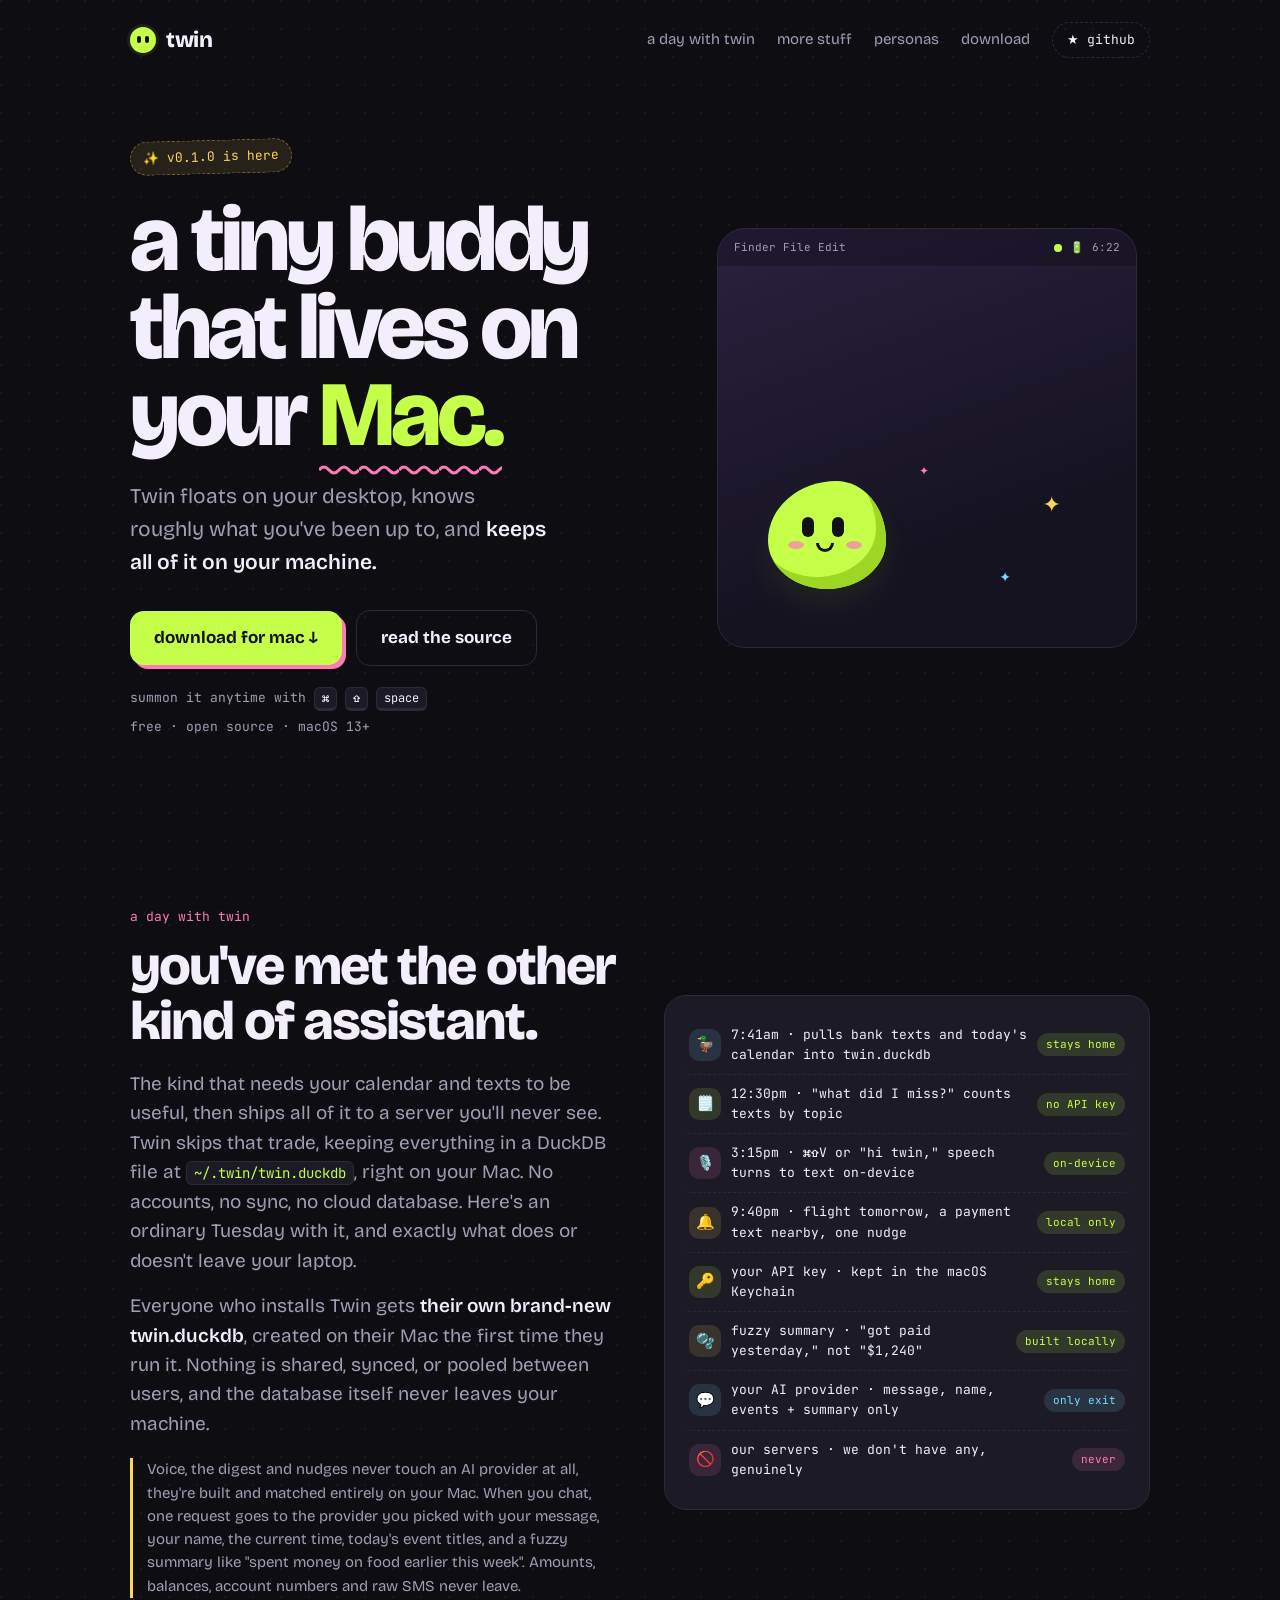
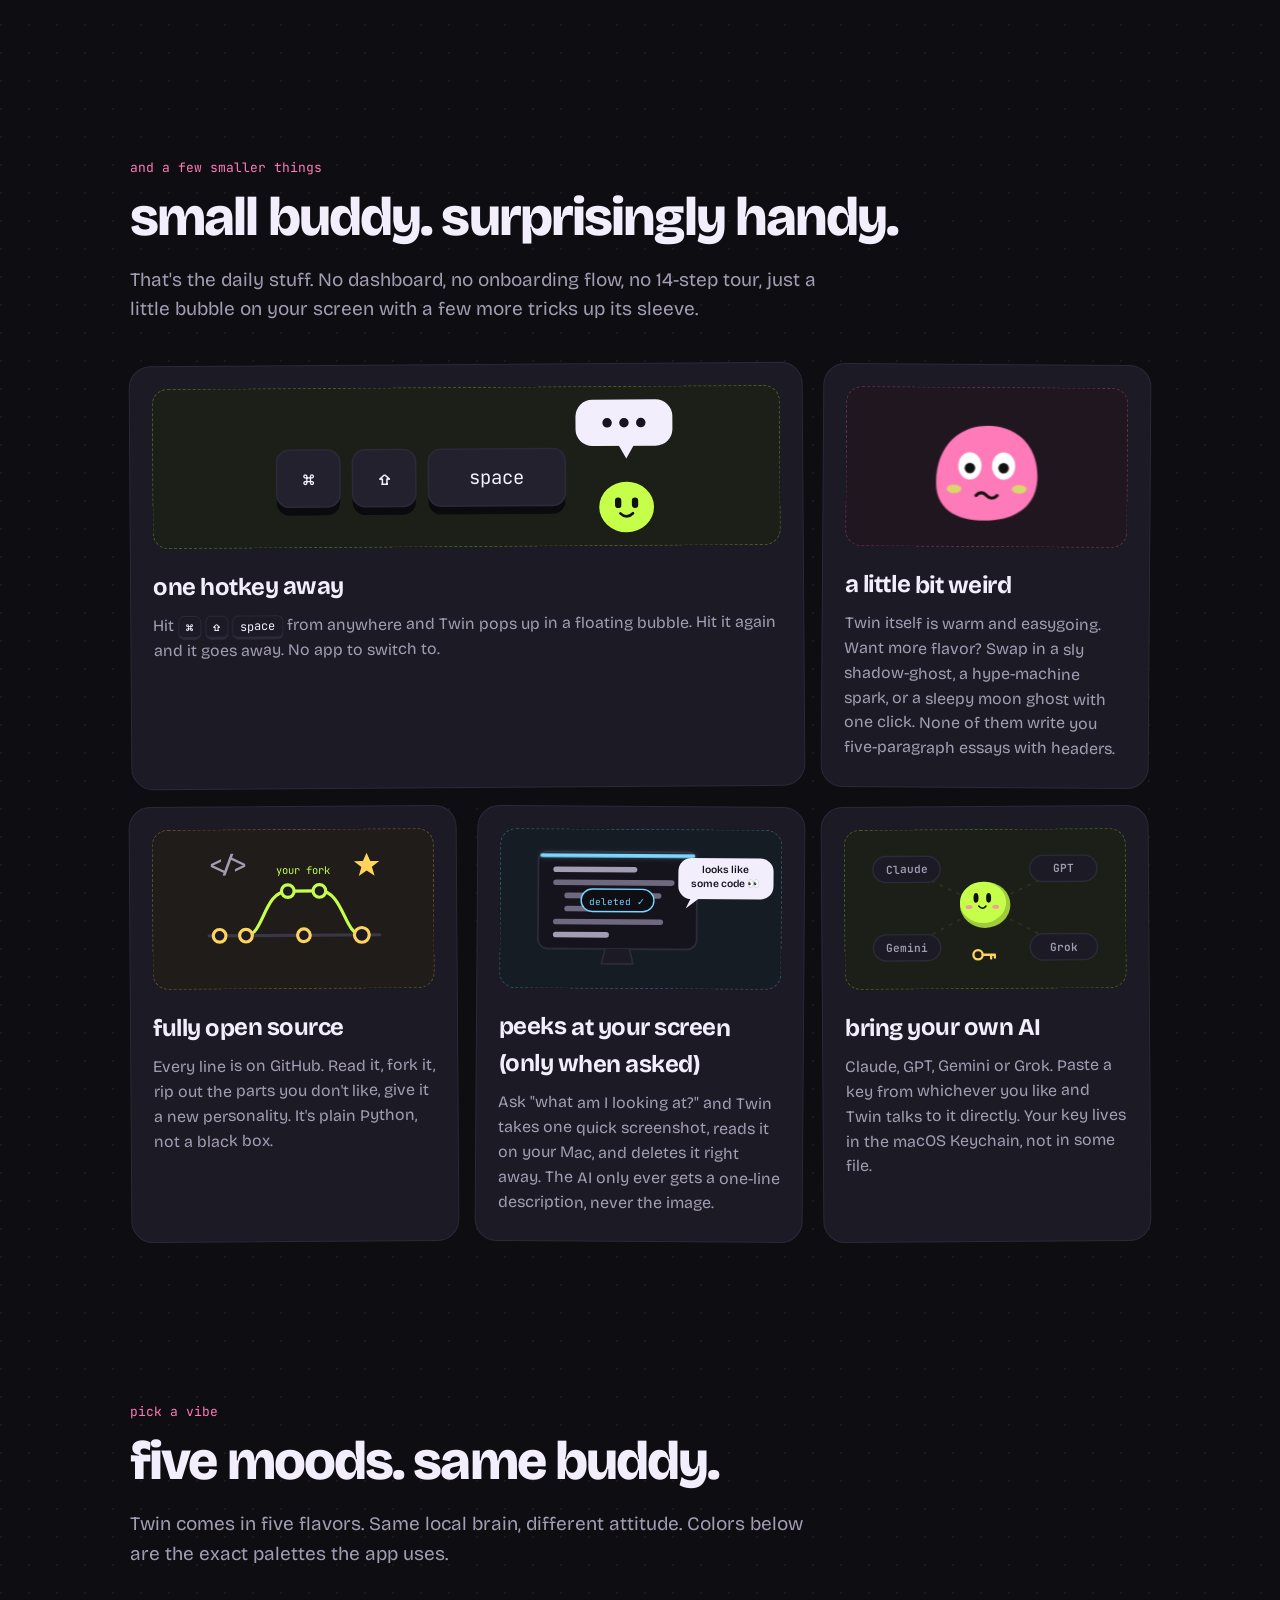
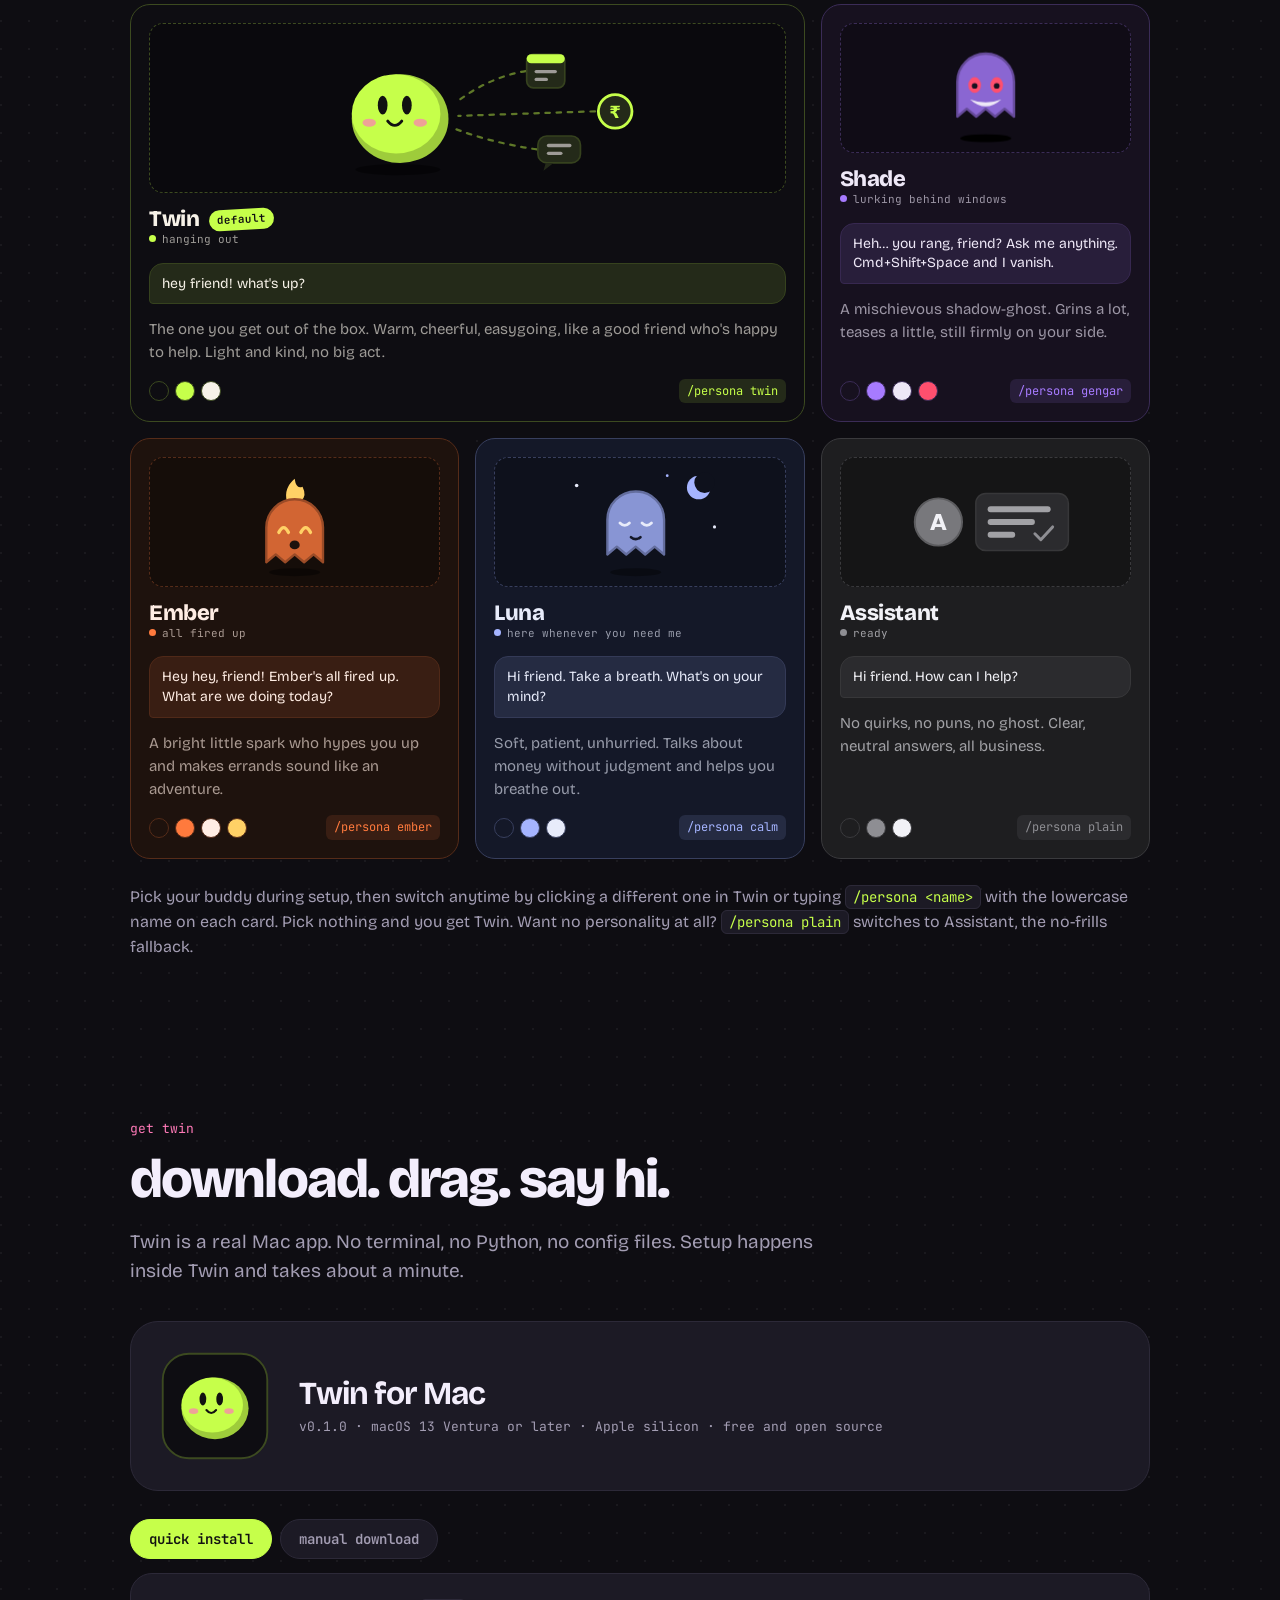
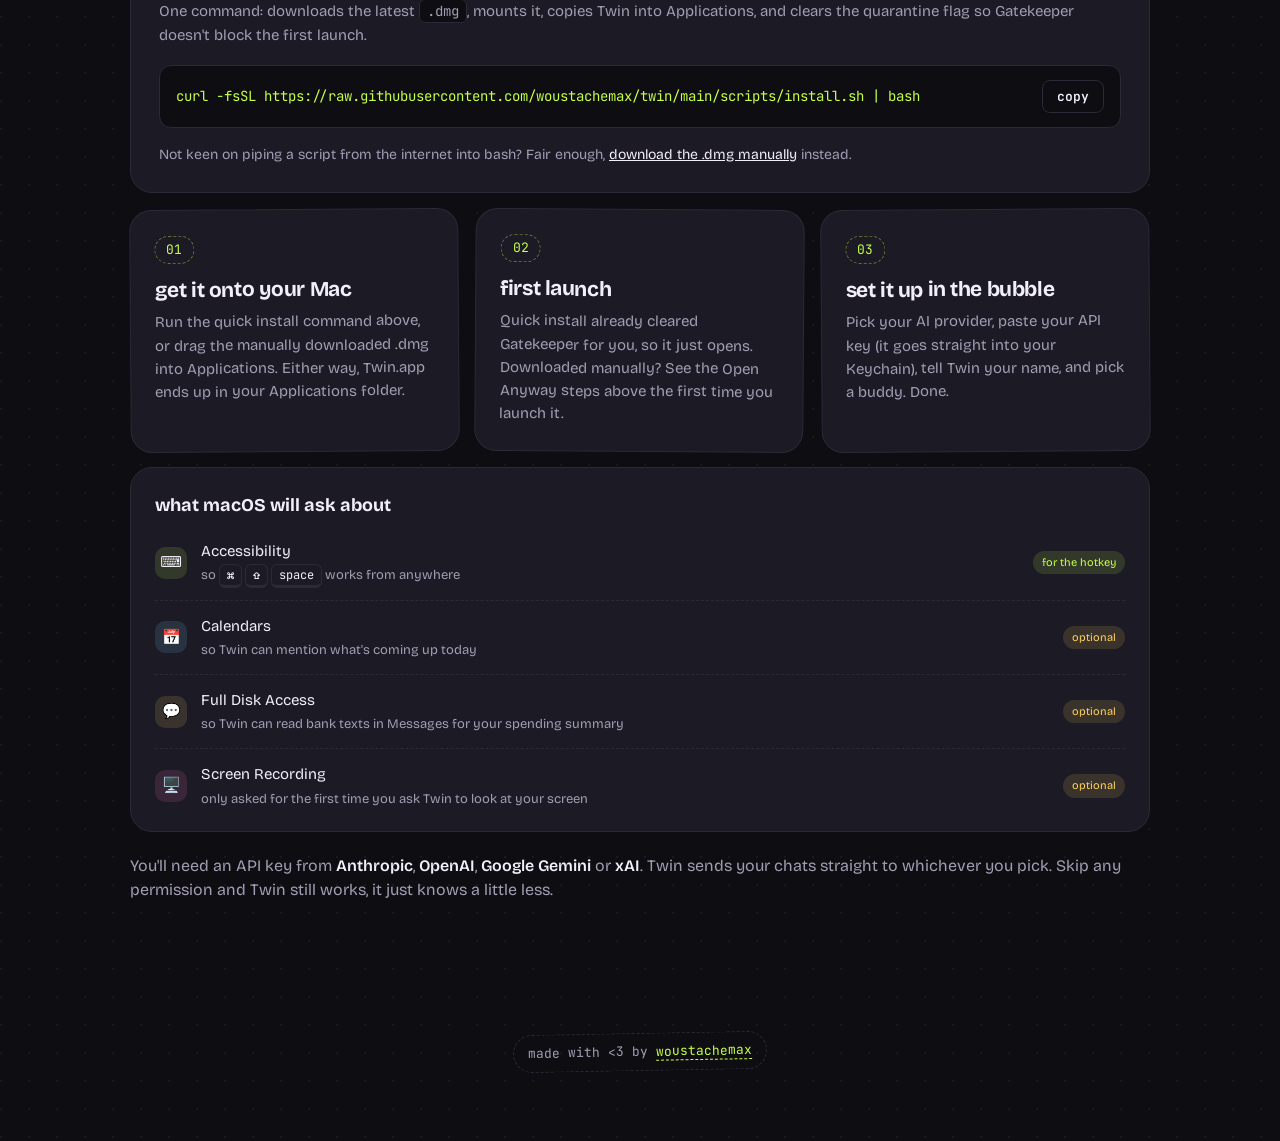
==== commit 61e4e61d: "landing page with curl as well as manual setup" ====
--- a/landing/index.html
+++ b/landing/index.html
@@ -729,9 +729,111 @@
 .dl-meta h3 { font-size: 32px; letter-spacing: -0.03em; line-height: 1.1; margin-bottom: 6px; }
 .dl-meta p { font-family: var(--mono); font-size: 13px; color: var(--muted); }
 
-.dl-actions { margin-left: auto; display: flex; flex-direction: column; align-items: flex-end; gap: 10px; }
 .dl-src { font-size: 14px; color: var(--muted); }
 .dl-src a { color: var(--text); }
+
+.install-tabs { display: flex; gap: 8px; margin-top: 28px; }
+
+.install-tab {
+  font-family: var(--mono);
+  font-size: 14px;
+  font-weight: 600;
+  color: var(--muted);
+  background: var(--card);
+  border: 1px solid var(--line);
+  border-radius: 999px;
+  padding: 10px 18px;
+  cursor: pointer;
+  transition: color 0.15s ease, border-color 0.15s ease, background 0.15s ease;
+}
+
+.install-tab:hover { color: var(--text); border-color: var(--muted); }
+
+.install-tab.active {
+  color: #111;
+  background: var(--lime);
+  border-color: var(--lime);
+}
+
+.install-panel {
+  background: var(--card);
+  border: 1px solid var(--line);
+  border-radius: var(--radius);
+  padding: 26px 28px;
+  margin-top: 14px;
+}
+
+.install-lede { color: var(--muted); font-size: 15px; margin-bottom: 18px; }
+.install-lede code { font-family: var(--mono); font-size: 14px; background: var(--bg); border: 1px solid var(--line); padding: 2px 7px; border-radius: 6px; }
+
+.cmd-row {
+  display: flex;
+  align-items: center;
+  gap: 10px;
+  background: var(--bg);
+  border: 1px solid var(--line);
+  border-radius: 12px;
+  padding: 14px 16px;
+  margin-bottom: 16px;
+  overflow-x: auto;
+}
+
+.cmd-row code { font-family: var(--mono); font-size: 14px; color: var(--lime); white-space: pre; flex: 1; }
+
+.copy-btn {
+  flex: none;
+  font-family: var(--mono);
+  font-size: 13px;
+  font-weight: 600;
+  color: var(--text);
+  background: transparent;
+  border: 1px solid var(--line);
+  border-radius: 8px;
+  padding: 7px 14px;
+  cursor: pointer;
+  transition: border-color 0.15s ease, color 0.15s ease;
+}
+
+.copy-btn:hover, .copy-btn.copied { border-color: var(--lime); color: var(--lime); }
+
+.manual-actions { display: flex; align-items: center; gap: 14px; flex-wrap: wrap; margin-bottom: 20px; }
+
+.manual-steps {
+  list-style: none;
+  counter-reset: manual-step;
+  display: flex;
+  flex-direction: column;
+  gap: 14px;
+  margin-bottom: 16px;
+}
+
+.manual-steps li {
+  counter-increment: manual-step;
+  position: relative;
+  padding-left: 36px;
+  color: var(--muted);
+  font-size: 15px;
+}
+
+.manual-steps li::before {
+  content: counter(manual-step);
+  position: absolute;
+  left: 0;
+  top: -1px;
+  width: 24px;
+  height: 24px;
+  border-radius: 50%;
+  border: 1.5px dashed #c6ff4a66;
+  color: var(--lime);
+  font-family: var(--mono);
+  font-size: 12px;
+  display: flex;
+  align-items: center;
+  justify-content: center;
+}
+
+.manual-steps li strong { color: var(--text); }
+.manual-steps li code { font-family: var(--mono); font-size: 14px; background: var(--bg); border: 1px solid var(--line); padding: 2px 7px; border-radius: 6px; }
 
 .steps {
   display: grid;
@@ -1058,7 +1160,8 @@
   .nav-links a:not(.gh-btn) { display: none; }
   section { padding: 56px 0; }
   .dl-card { flex-direction: column; align-items: flex-start; }
-  .dl-actions { margin-left: 0; align-items: flex-start; }
+  .cmd-row { flex-direction: column; align-items: stretch; }
+  .manual-actions { flex-direction: column; align-items: flex-start; }
   .steps { grid-template-columns: 1fr; }
   .f-screen, .f-providers { grid-column: auto; }
 }
@@ -1552,22 +1655,48 @@
         <h3>Twin for Mac</h3>
         <p>v0.1.0 · macOS 13 Ventura or later · Apple silicon · free and open source</p>
       </div>
-      <div class="dl-actions">
+    </div>
+
+    <div class="install-tabs" role="tablist">
+      <button type="button" class="install-tab active" role="tab" aria-selected="true" aria-controls="install-panel-quick" data-install-tab="quick">quick install</button>
+      <button type="button" class="install-tab" role="tab" aria-selected="false" aria-controls="install-panel-manual" data-install-tab="manual">manual download</button>
+    </div>
+
+    <div class="install-panel" id="install-panel-quick" role="tabpanel" data-install-panel="quick">
+      <p class="install-lede">One command: downloads the latest <code>.dmg</code>, mounts it, copies Twin into Applications, and clears the quarantine flag so Gatekeeper doesn't block the first launch.</p>
+      <div class="cmd-row">
+        <code id="install-cmd">curl -fsSL https://raw.githubusercontent.com/woustachemax/twin/main/scripts/install.sh | bash</code>
+        <button type="button" class="copy-btn" data-copy-target="install-cmd">copy</button>
+      </div>
+      <p class="dl-src">Not keen on piping a script from the internet into bash? Fair enough, <a href="#get" data-install-tab-link="manual">download the .dmg manually</a> instead.</p>
+    </div>
+
+    <div class="install-panel" id="install-panel-manual" role="tabpanel" data-install-panel="manual" hidden>
+      <div class="manual-actions">
         <a class="btn btn-primary" href="https://github.com/woustachemax/twin/releases/download/v0.1.0/Twin-0.1.0.dmg" download>download Twin ↓</a>
         <span class="dl-src">or <a href="https://github.com/woustachemax/twin">build it from source</a></span>
       </div>
+      <p class="install-lede">Twin ships ad-hoc signed, not notarized by Apple, so the first launch after a manual download gets blocked. Here's how to clear it:</p>
+      <ol class="manual-steps">
+        <li>Open the downloaded <code>.dmg</code> and drag Twin into your Applications folder.</li>
+        <li>Double-click Twin. macOS blocks it: <strong>"Twin can't be opened because Apple cannot check it for malicious software."</strong> Click Done.</li>
+        <li>Open <strong>System Settings → Privacy &amp; Security</strong>.</li>
+        <li>Scroll down to the Security section. You'll see <strong>"Twin was blocked to protect your Mac"</strong> with an <strong>Open Anyway</strong> button next to it.</li>
+        <li>Click <strong>Open Anyway</strong>, then confirm <strong>Open</strong> in the dialog that follows (Touch ID or your password may be requested).</li>
+      </ol>
+      <p class="dl-src">Or skip all of this with <code>xattr -cr /Applications/Twin.app</code> in Terminal after dragging it in.</p>
     </div>
 
     <div class="steps">
       <div class="step">
         <span class="step-num">01</span>
-        <h3>drag it into Applications</h3>
-        <p>Open the downloaded .dmg and drag Twin into your Applications folder. That's the whole install.</p>
+        <h3>get it onto your Mac</h3>
+        <p>Run the quick install command above, or drag the manually downloaded .dmg into Applications. Either way, Twin.app ends up in your Applications folder.</p>
       </div>
       <div class="step">
         <span class="step-num">02</span>
-        <h3>right-click → open (first time only)</h3>
-        <p>Twin ships ad-hoc signed rather than through Apple's paid notarization, so a plain double-click won't get past Gatekeeper the first time. Right-click Twin in Applications, choose Open, then confirm Open in the dialog. (Or run <code>xattr -cr /Applications/Twin.app</code> in Terminal.) After that it opens normally, every time.</p>
+        <h3>first launch</h3>
+        <p>Quick install already cleared Gatekeeper for you, so it just opens. Downloaded manually? See the Open Anyway steps above the first time you launch it.</p>
       </div>
       <div class="step">
         <span class="step-num">03</span>
@@ -1685,6 +1814,64 @@
     card.classList.remove("tracking");
   });
 });
+
+(function () {
+  var tabs = document.querySelectorAll("[data-install-tab]");
+  var panels = document.querySelectorAll("[data-install-panel]");
+  if (!tabs.length) return;
+
+  function show(name) {
+    tabs.forEach(function (t) {
+      var active = t.dataset.installTab === name;
+      t.classList.toggle("active", active);
+      t.setAttribute("aria-selected", active ? "true" : "false");
+    });
+    panels.forEach(function (p) {
+      p.hidden = p.dataset.installPanel !== name;
+    });
+  }
+
+  tabs.forEach(function (t) {
+    t.addEventListener("click", function () { show(t.dataset.installTab); });
+  });
+
+  document.querySelectorAll("[data-install-tab-link]").forEach(function (link) {
+    link.addEventListener("click", function (e) {
+      e.preventDefault();
+      show(link.dataset.installTabLink);
+    });
+  });
+
+  document.querySelectorAll("[data-copy-target]").forEach(function (btn) {
+    btn.addEventListener("click", function () {
+      var target = document.getElementById(btn.dataset.copyTarget);
+      if (!target) return;
+      var text = target.textContent;
+      var original = btn.textContent;
+      function done() {
+        btn.textContent = "copied!";
+        btn.classList.add("copied");
+        setTimeout(function () {
+          btn.textContent = original;
+          btn.classList.remove("copied");
+        }, 1800);
+      }
+      if (navigator.clipboard && navigator.clipboard.writeText) {
+        navigator.clipboard.writeText(text).then(done, done);
+      } else {
+        var ta = document.createElement("textarea");
+        ta.value = text;
+        ta.style.position = "fixed";
+        ta.style.opacity = "0";
+        document.body.appendChild(ta);
+        ta.select();
+        try { document.execCommand("copy"); } catch (err) {}
+        document.body.removeChild(ta);
+        done();
+      }
+    });
+  });
+})();
 </script>
 </body>
 </html>
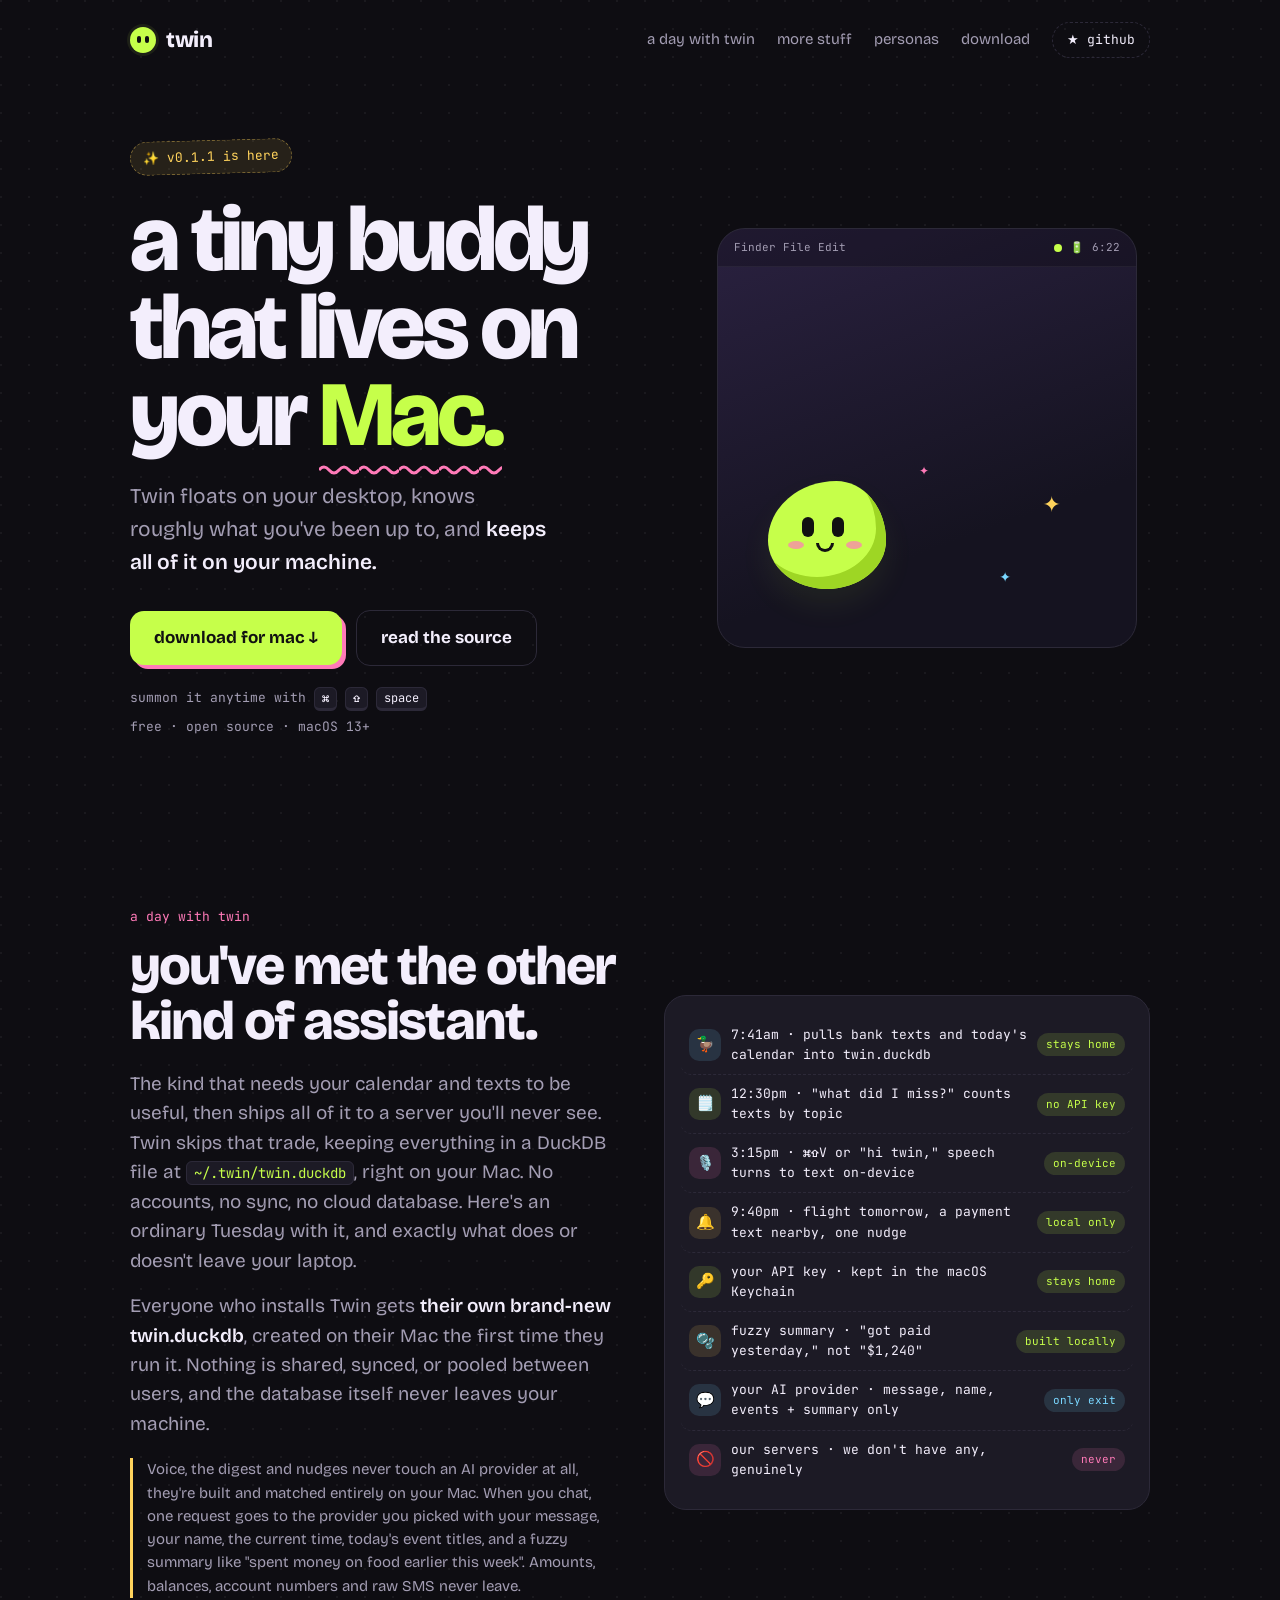
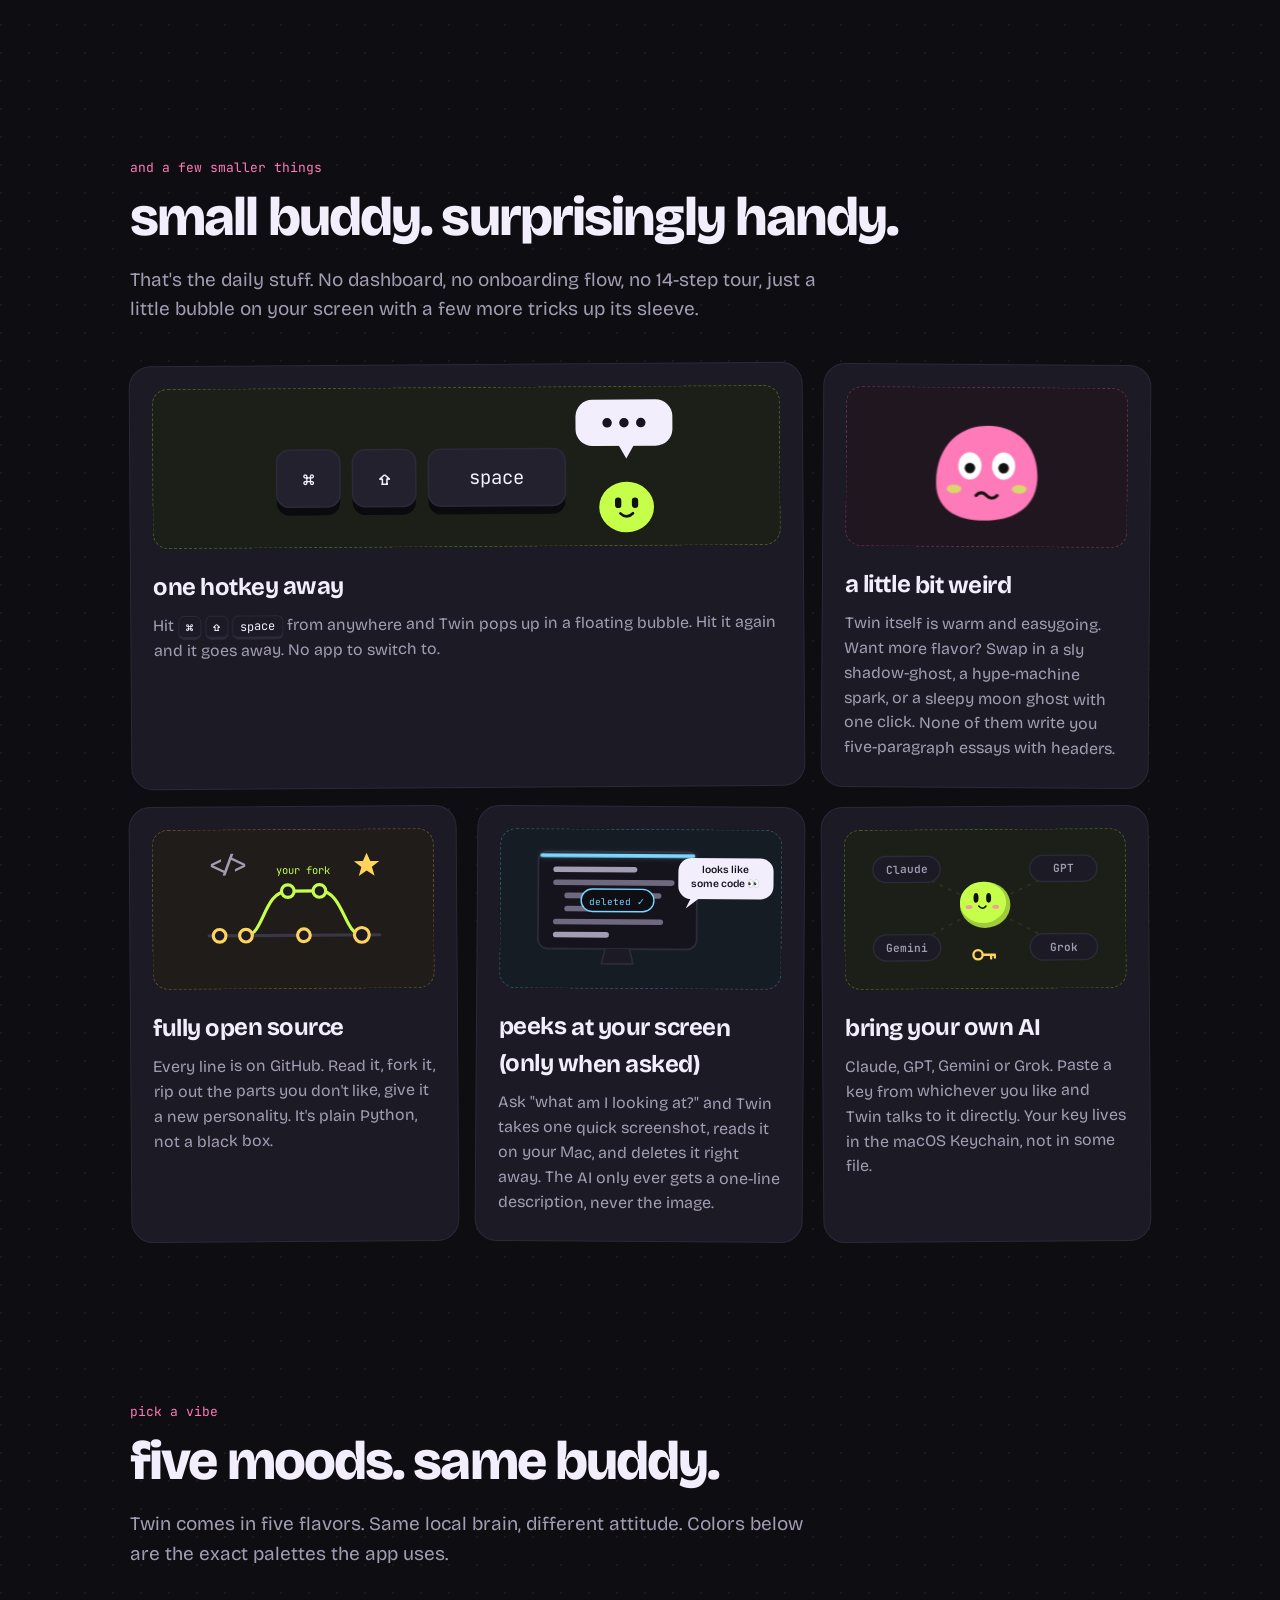
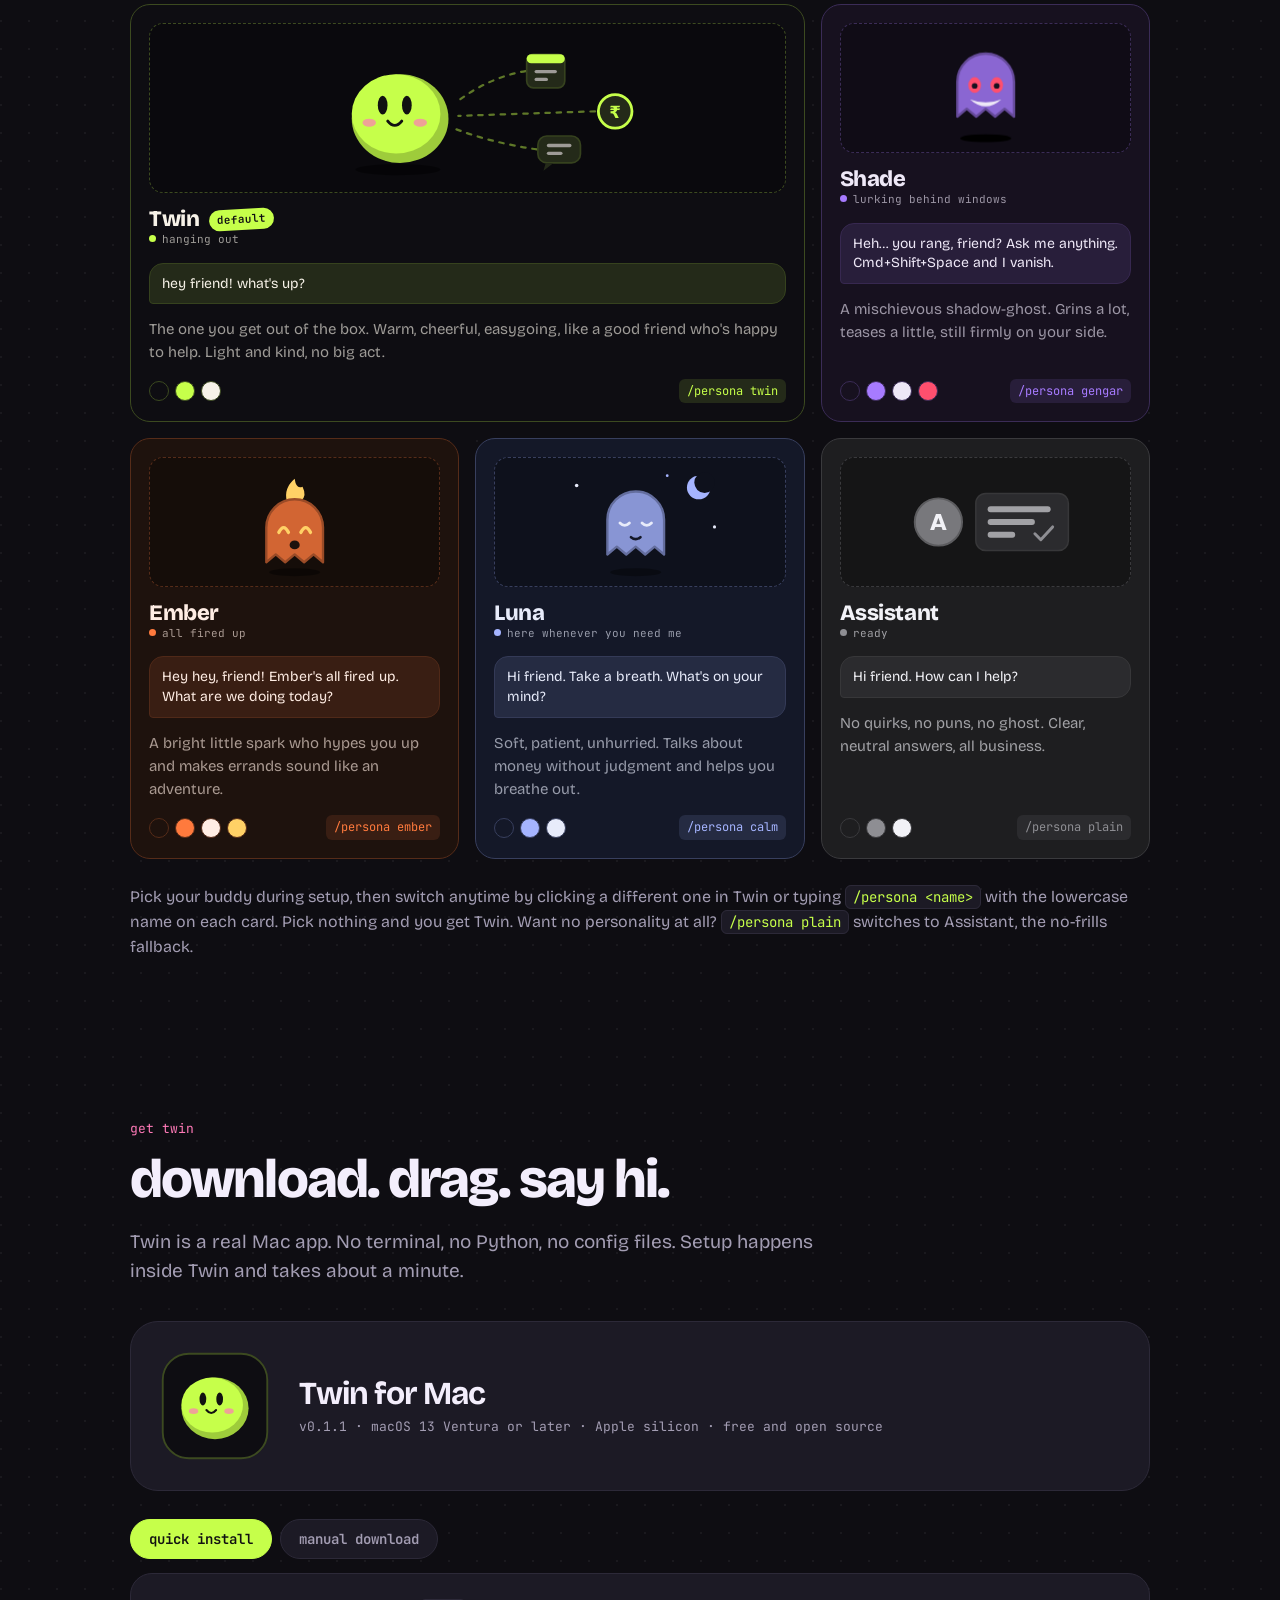
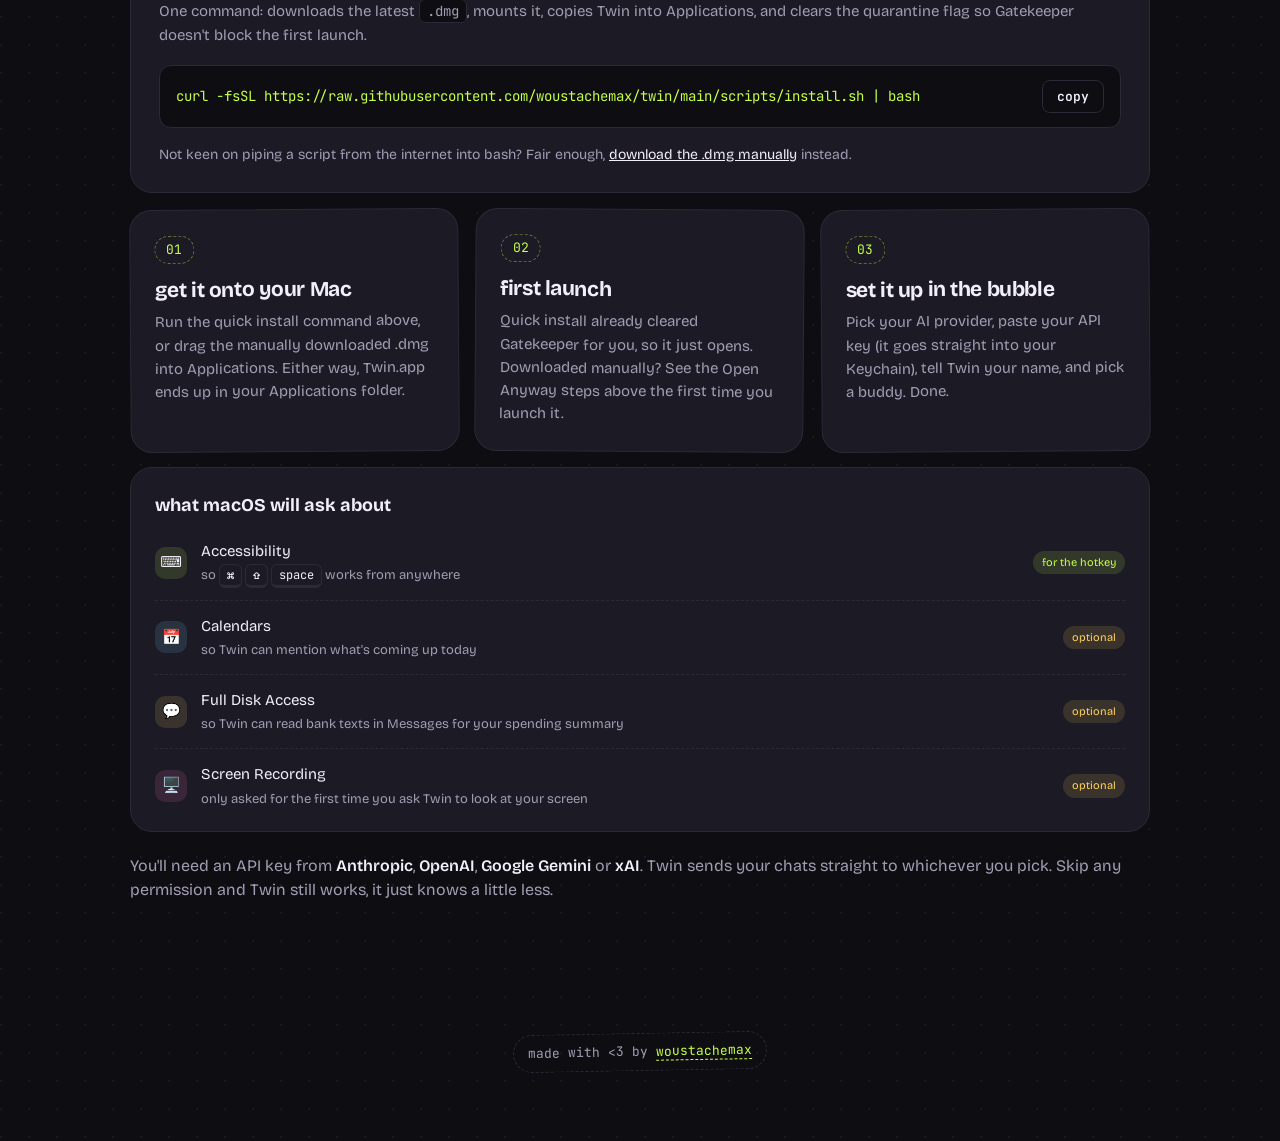
==== commit 21c38536: "Bump version to 0.1.1 Updates landing/index.html's download link and displayed version text to match" ====
--- a/landing/index.html
+++ b/landing/index.html
@@ -1198,7 +1198,7 @@
 
   <header class="hero">
     <div>
-      <span class="badge">✨ v0.1.0 is here</span>
+      <span class="badge">✨ v0.1.1 is here</span>
       <h1>a tiny buddy that lives on your <span class="squiggle">Mac.</span></h1>
       <p class="tagline">Twin floats on your desktop, knows roughly what you've been up to, and <b>keeps all of it on your machine.</b></p>
       <div class="cta-row">
@@ -1653,7 +1653,7 @@
       </div>
       <div class="dl-meta">
         <h3>Twin for Mac</h3>
-        <p>v0.1.0 · macOS 13 Ventura or later · Apple silicon · free and open source</p>
+        <p>v0.1.1 · macOS 13 Ventura or later · Apple silicon · free and open source</p>
       </div>
     </div>
 
@@ -1673,7 +1673,7 @@
 
     <div class="install-panel" id="install-panel-manual" role="tabpanel" data-install-panel="manual" hidden>
       <div class="manual-actions">
-        <a class="btn btn-primary" href="https://github.com/woustachemax/twin/releases/download/v0.1.0/Twin-0.1.0.dmg" download>download Twin ↓</a>
+        <a class="btn btn-primary" href="https://github.com/woustachemax/twin/releases/download/v0.1.1/Twin-0.1.1.dmg" download>download Twin ↓</a>
         <span class="dl-src">or <a href="https://github.com/woustachemax/twin">build it from source</a></span>
       </div>
       <p class="install-lede">Twin ships ad-hoc signed, not notarized by Apple, so the first launch after a manual download gets blocked. Here's how to clear it:</p>
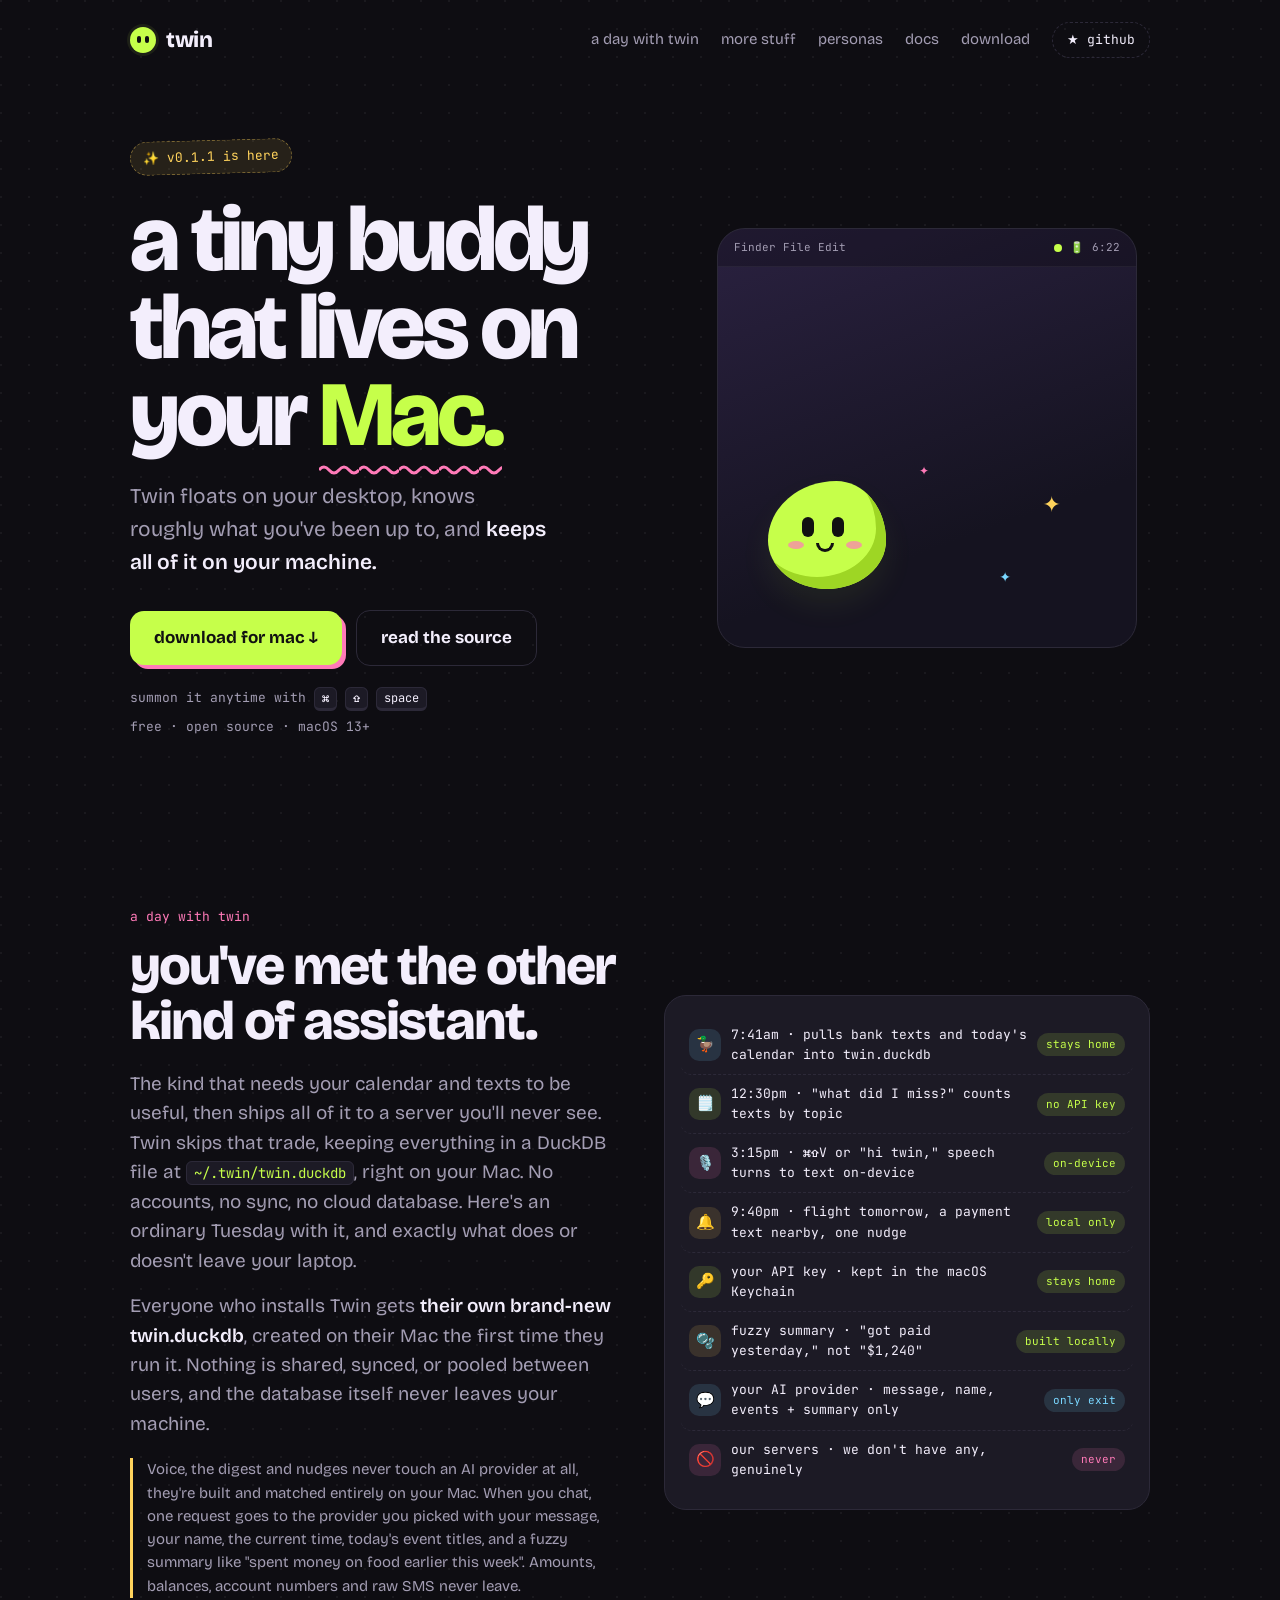
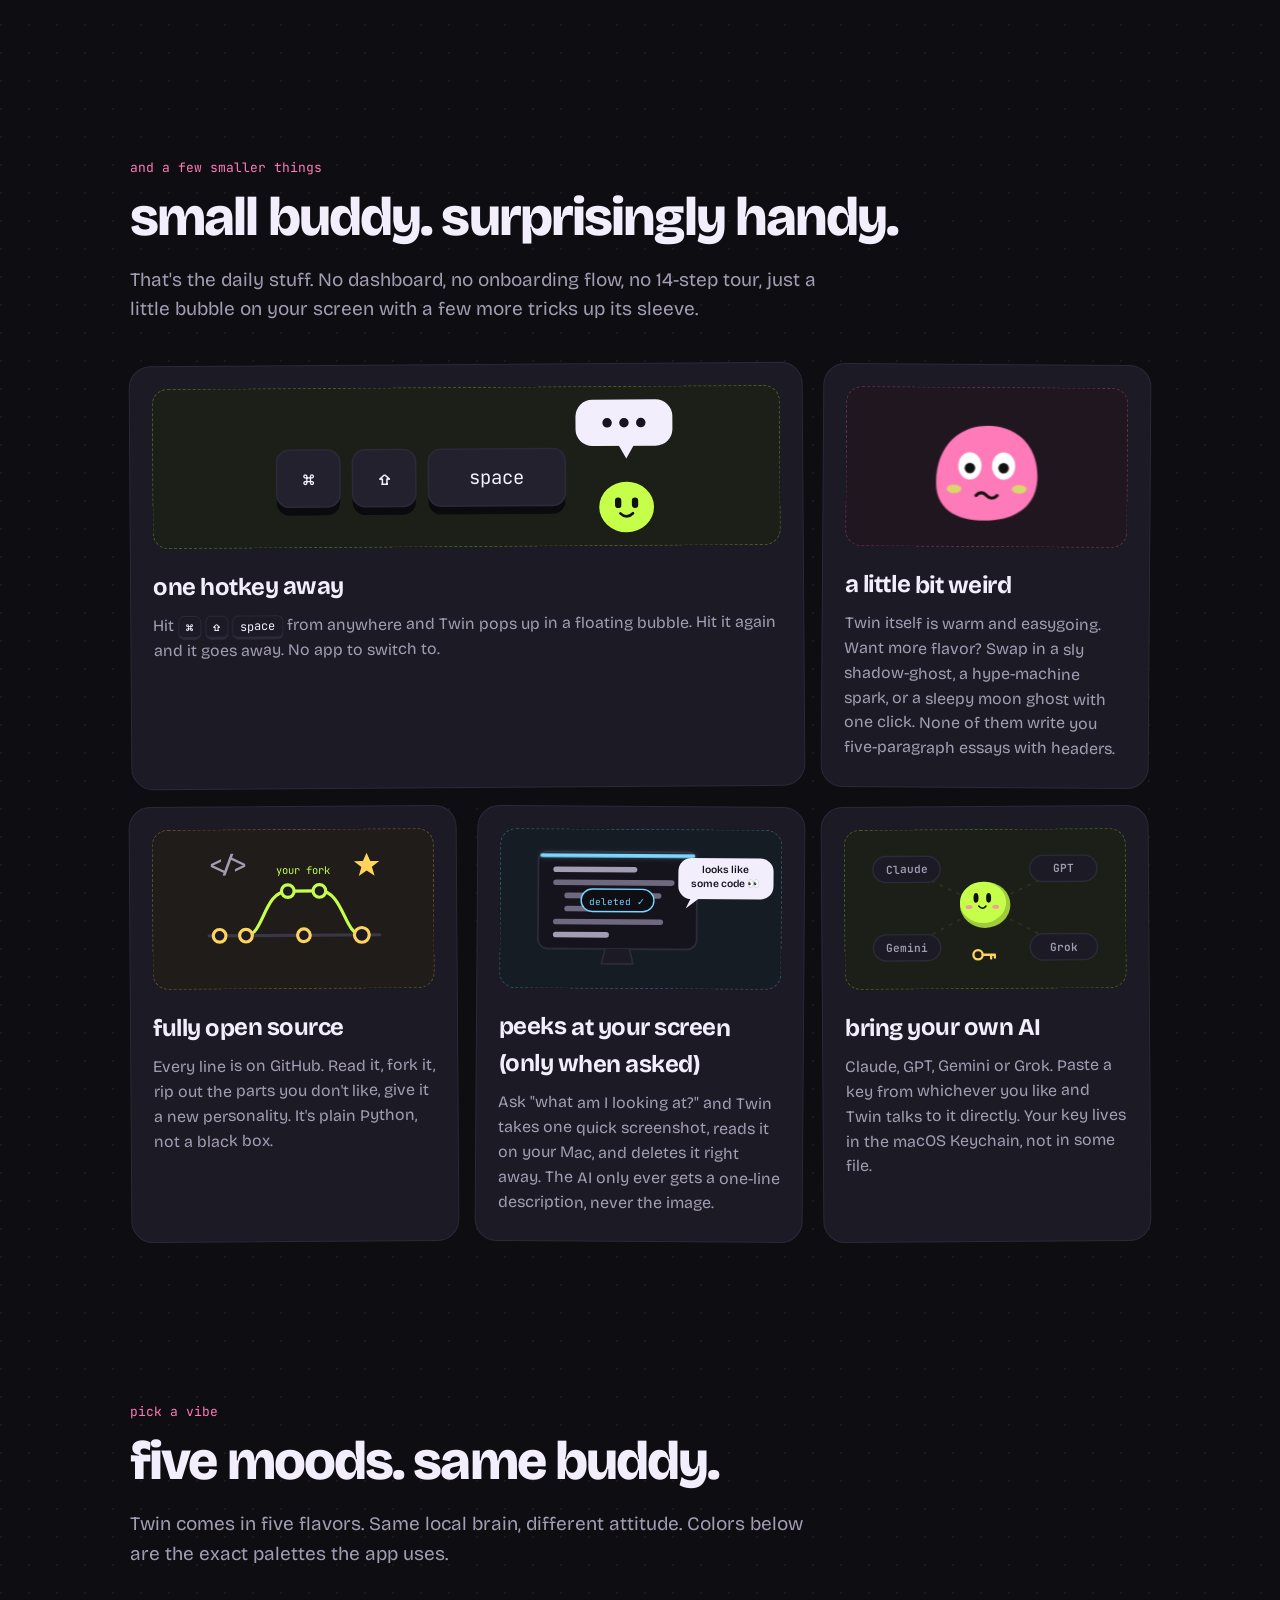
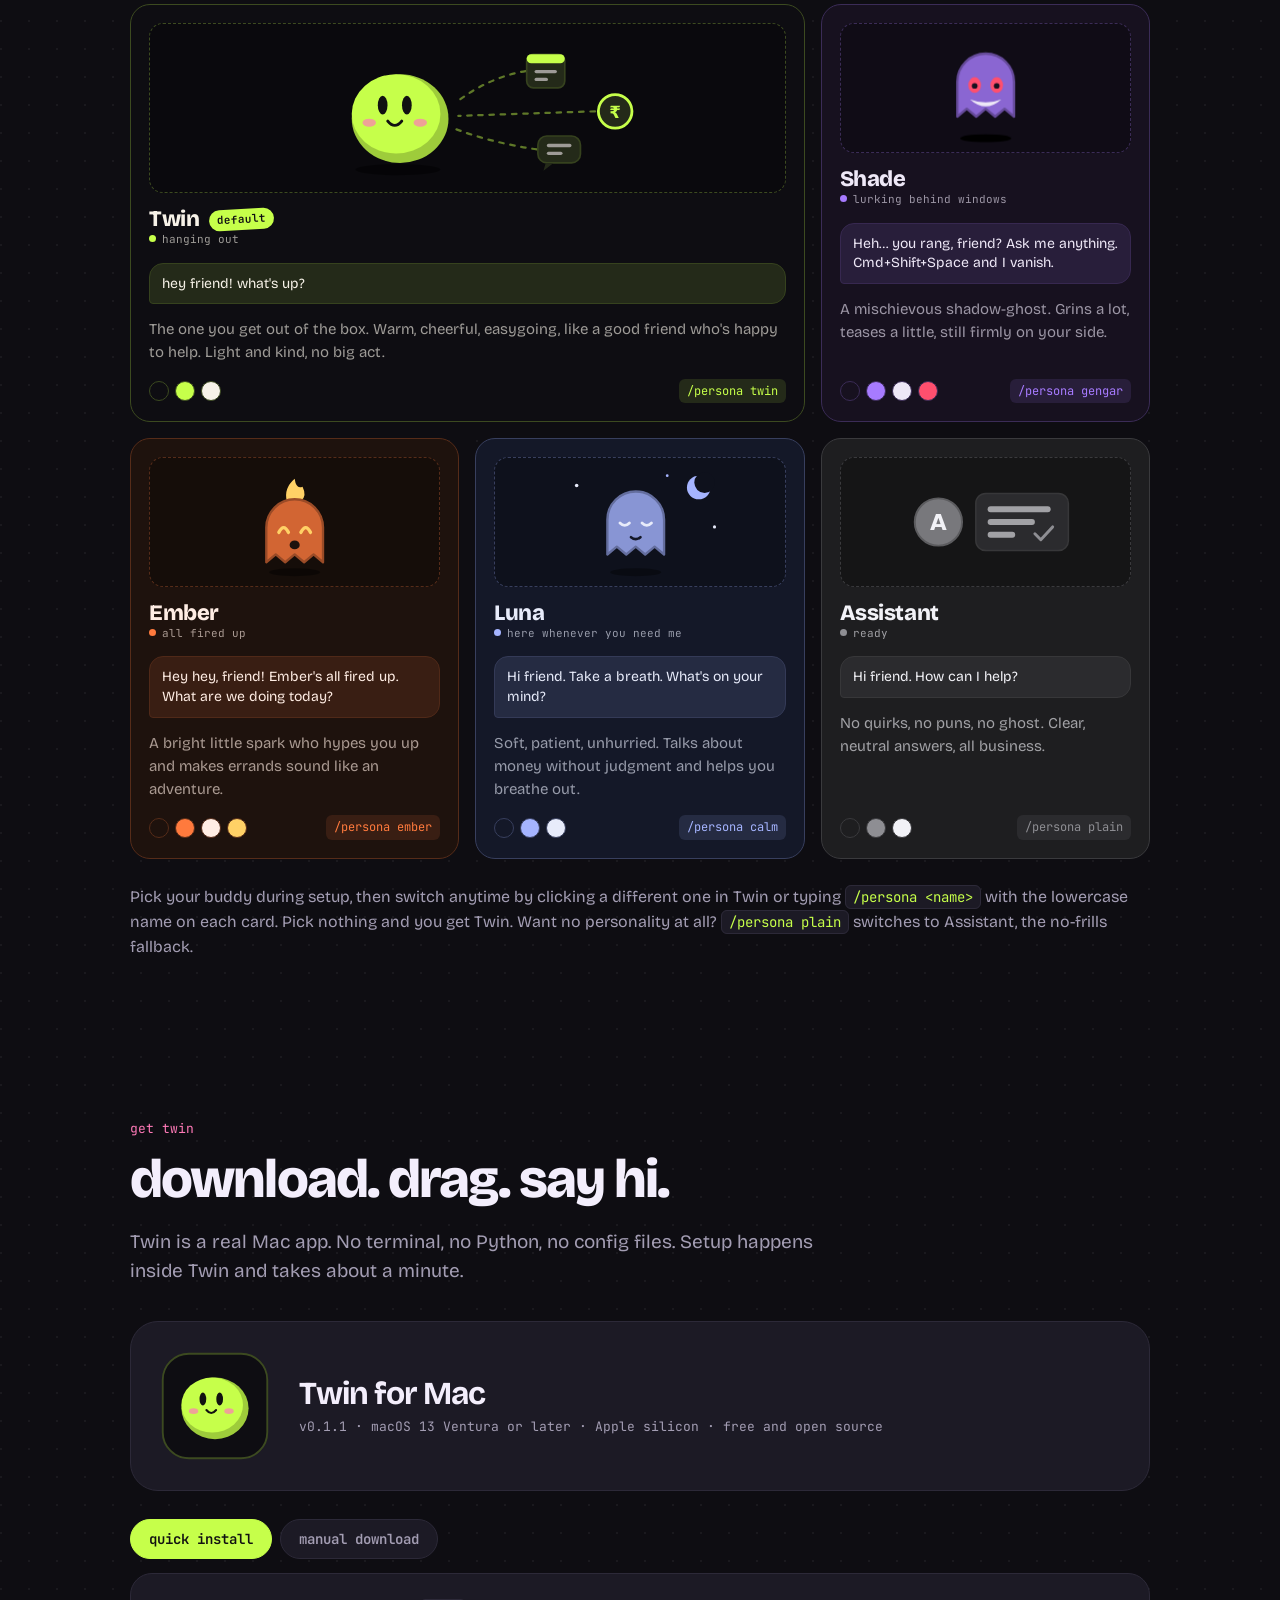
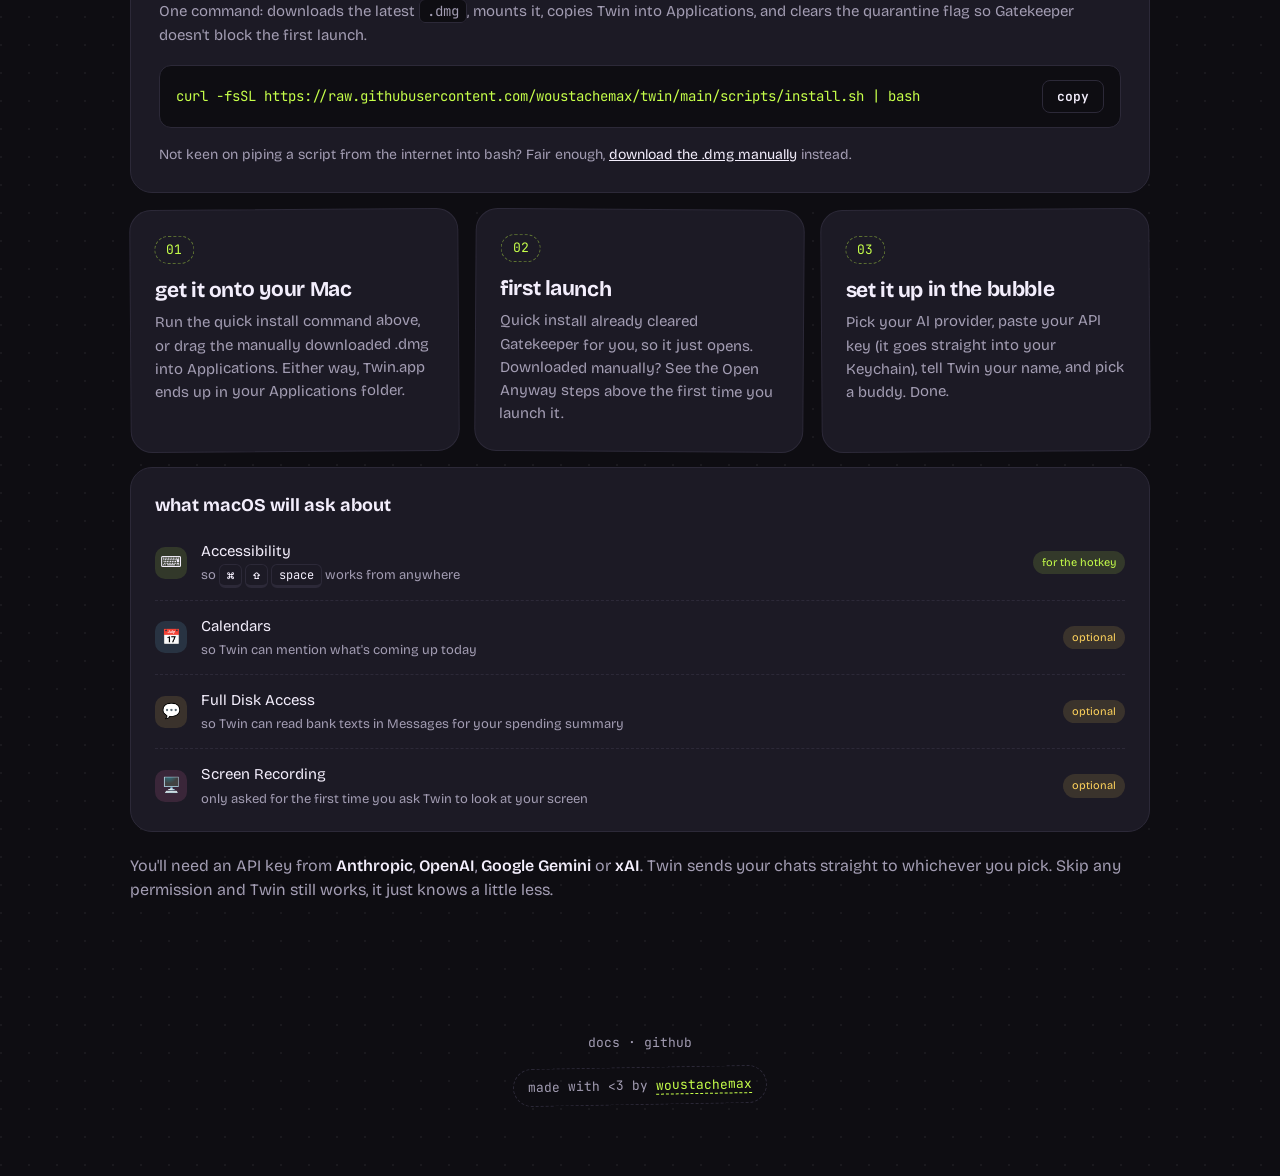
==== commit 982f1225: "docs" ====
--- a/landing/index.html
+++ b/landing/index.html
@@ -9,23 +9,8 @@
 <link rel="preconnect" href="https://fonts.googleapis.com">
 <link rel="preconnect" href="https://fonts.gstatic.com" crossorigin>
 <link href="https://fonts.googleapis.com/css2?family=Bricolage+Grotesque:opsz,wght@12..96,400;12..96,600;12..96,800&family=JetBrains+Mono:wght@400;600&display=swap" rel="stylesheet">
+<link rel="stylesheet" href="shared.css">
 <style>
-:root {
-  --bg: #0e0d12;
-  --bg-2: #16141d;
-  --card: #1c1a25;
-  --line: #2c2938;
-  --text: #f3eefc;
-  --muted: #a39db3;
-  --lime: #c6ff4a;
-  --pink: #ff7ab8;
-  --sky: #7ad7ff;
-  --sun: #ffd35c;
-  --radius: 22px;
-  --mono: "JetBrains Mono", ui-monospace, SFMono-Regular, Menlo, monospace;
-  --sans: "Bricolage Grotesque", ui-sans-serif, system-ui, sans-serif;
-}
-
 * { box-sizing: border-box; margin: 0; padding: 0; }
 
 * { scrollbar-width: none; -ms-overflow-style: none; }
@@ -46,64 +31,6 @@
 }
 
 a { color: inherit; }
-
-.wrap { max-width: 1060px; margin: 0 auto; padding: 0 20px; }
-
-nav {
-  display: flex;
-  align-items: center;
-  justify-content: space-between;
-  padding: 22px 0;
-}
-
-.logo {
-  display: flex;
-  align-items: center;
-  gap: 10px;
-  font-weight: 800;
-  font-size: 22px;
-  text-decoration: none;
-  letter-spacing: -0.02em;
-}
-
-.logo-dot {
-  width: 26px;
-  height: 26px;
-  border-radius: 50%;
-  background: var(--lime);
-  position: relative;
-  box-shadow: 0 0 0 3px #c6ff4a14;
-}
-
-.logo-dot::before, .logo-dot::after {
-  content: "";
-  position: absolute;
-  top: 9px;
-  width: 4px;
-  height: 7px;
-  border-radius: 3px;
-  background: var(--bg);
-  animation: blink 4.5s infinite;
-}
-
-.logo-dot::before { left: 7px; }
-.logo-dot::after { right: 7px; }
-
-.nav-links { display: flex; gap: 22px; align-items: center; font-size: 15px; }
-.nav-links a { text-decoration: none; color: var(--muted); transition: color 0.15s ease; }
-.nav-links a:not(.gh-btn):hover { color: var(--lime); }
-
-.gh-btn {
-  border: 1.5px dashed var(--line);
-  padding: 7px 14px;
-  border-radius: 999px;
-  color: var(--text) !important;
-  font-family: var(--mono);
-  font-size: 13px;
-}
-
-.gh-btn { transition: transform 0.15s ease, border-color 0.15s ease; display: inline-block; }
-.gh-btn:hover { border-color: var(--lime); transform: translateY(-2px) scale(1.04); }
 
 .hero {
   display: grid;
@@ -896,26 +823,6 @@
 .need { margin-top: 22px; color: var(--muted); font-size: 16px; }
 .need b { color: var(--text); font-weight: 600; }
 
-footer {
-  padding: 50px 0 70px;
-  text-align: center;
-  color: var(--muted);
-  font-size: 15px;
-}
-
-footer .made a { color: var(--lime); text-decoration: none; border-bottom: 1.5px dashed var(--lime); }
-footer .made a:hover { color: var(--pink); border-color: var(--pink); }
-
-footer .made {
-  display: inline-block;
-  font-family: var(--mono);
-  font-size: 13px;
-  border: 1px dashed var(--line);
-  padding: 8px 14px;
-  border-radius: 999px;
-  transform: rotate(-1deg);
-}
-
 .persona-grid {
   display: grid;
   grid-template-columns: repeat(3, 1fr);
@@ -1191,6 +1098,7 @@
       <a href="#day">a day with twin</a>
       <a href="#features">more stuff</a>
       <a href="#personas">personas</a>
+      <a href="/docs">docs</a>
       <a href="#get">download</a>
       <a class="gh-btn" href="https://github.com/woustachemax/twin">★ github</a>
     </div>
@@ -1735,6 +1643,7 @@
 
 <footer>
   <div class="wrap">
+    <div class="footer-links"><a href="/docs">docs</a> · <a href="https://github.com/woustachemax/twin">github</a></div>
     <span class="made">made with &lt;3 by <a href="https://siddharththakkar.xyz" target="_blank" rel="noopener">woustachemax</a></span>
   </div>
 </footer>
--- a/landing/shared.css
+++ b/landing/shared.css
@@ -0,0 +1,115 @@
+/* Shared across landing/index.html and landing/docs/index.html:
+   design tokens, nav, footer. Keep these two pages from drifting apart. */
+
+:root {
+  --bg: #0e0d12;
+  --bg-2: #16141d;
+  --card: #1c1a25;
+  --line: #2c2938;
+  --text: #f3eefc;
+  --muted: #a39db3;
+  --lime: #c6ff4a;
+  --pink: #ff7ab8;
+  --sky: #7ad7ff;
+  --sun: #ffd35c;
+  --radius: 22px;
+  --mono: "JetBrains Mono", ui-monospace, SFMono-Regular, Menlo, monospace;
+  --sans: "Bricolage Grotesque", ui-sans-serif, system-ui, sans-serif;
+}
+
+.wrap { max-width: 1060px; margin: 0 auto; padding: 0 20px; }
+
+nav {
+  display: flex;
+  align-items: center;
+  justify-content: space-between;
+  padding: 22px 0;
+}
+
+.logo {
+  display: flex;
+  align-items: center;
+  gap: 10px;
+  font-weight: 800;
+  font-size: 22px;
+  text-decoration: none;
+  letter-spacing: -0.02em;
+}
+
+.logo-dot {
+  width: 26px;
+  height: 26px;
+  border-radius: 50%;
+  background: var(--lime);
+  position: relative;
+  box-shadow: 0 0 0 3px #c6ff4a14;
+}
+
+.logo-dot::before, .logo-dot::after {
+  content: "";
+  position: absolute;
+  top: 9px;
+  width: 4px;
+  height: 7px;
+  border-radius: 3px;
+  background: var(--bg);
+  animation: blink 4.5s infinite;
+}
+
+.logo-dot::before { left: 7px; }
+.logo-dot::after { right: 7px; }
+
+@keyframes blink {
+  0%, 92%, 100% { transform: scaleY(1); }
+  95% { transform: scaleY(0.1); }
+}
+
+.nav-links { display: flex; gap: 22px; align-items: center; font-size: 15px; }
+.nav-links a { text-decoration: none; color: var(--muted); transition: color 0.15s ease; }
+.nav-links a:not(.gh-btn):hover { color: var(--lime); }
+
+.gh-btn {
+  border: 1.5px dashed var(--line);
+  padding: 7px 14px;
+  border-radius: 999px;
+  color: var(--text) !important;
+  font-family: var(--mono);
+  font-size: 13px;
+}
+
+.gh-btn { transition: transform 0.15s ease, border-color 0.15s ease; display: inline-block; }
+.gh-btn:hover { border-color: var(--lime); transform: translateY(-2px) scale(1.04); }
+
+footer {
+  padding: 50px 0 70px;
+  text-align: center;
+  color: var(--muted);
+  font-size: 15px;
+}
+
+footer .footer-links {
+  font-family: var(--mono);
+  font-size: 13px;
+  color: var(--muted);
+  margin-bottom: 14px;
+}
+
+footer .footer-links a { text-decoration: none; color: var(--muted); transition: color 0.15s ease; }
+footer .footer-links a:hover { color: var(--lime); }
+
+footer .made a { color: var(--lime); text-decoration: none; border-bottom: 1.5px dashed var(--lime); }
+footer .made a:hover { color: var(--pink); border-color: var(--pink); }
+
+footer .made {
+  display: inline-block;
+  font-family: var(--mono);
+  font-size: 13px;
+  border: 1px dashed var(--line);
+  padding: 8px 14px;
+  border-radius: 999px;
+  transform: rotate(-1deg);
+}
+
+@media (max-width: 820px) {
+  .nav-links a:not(.gh-btn) { display: none; }
+}
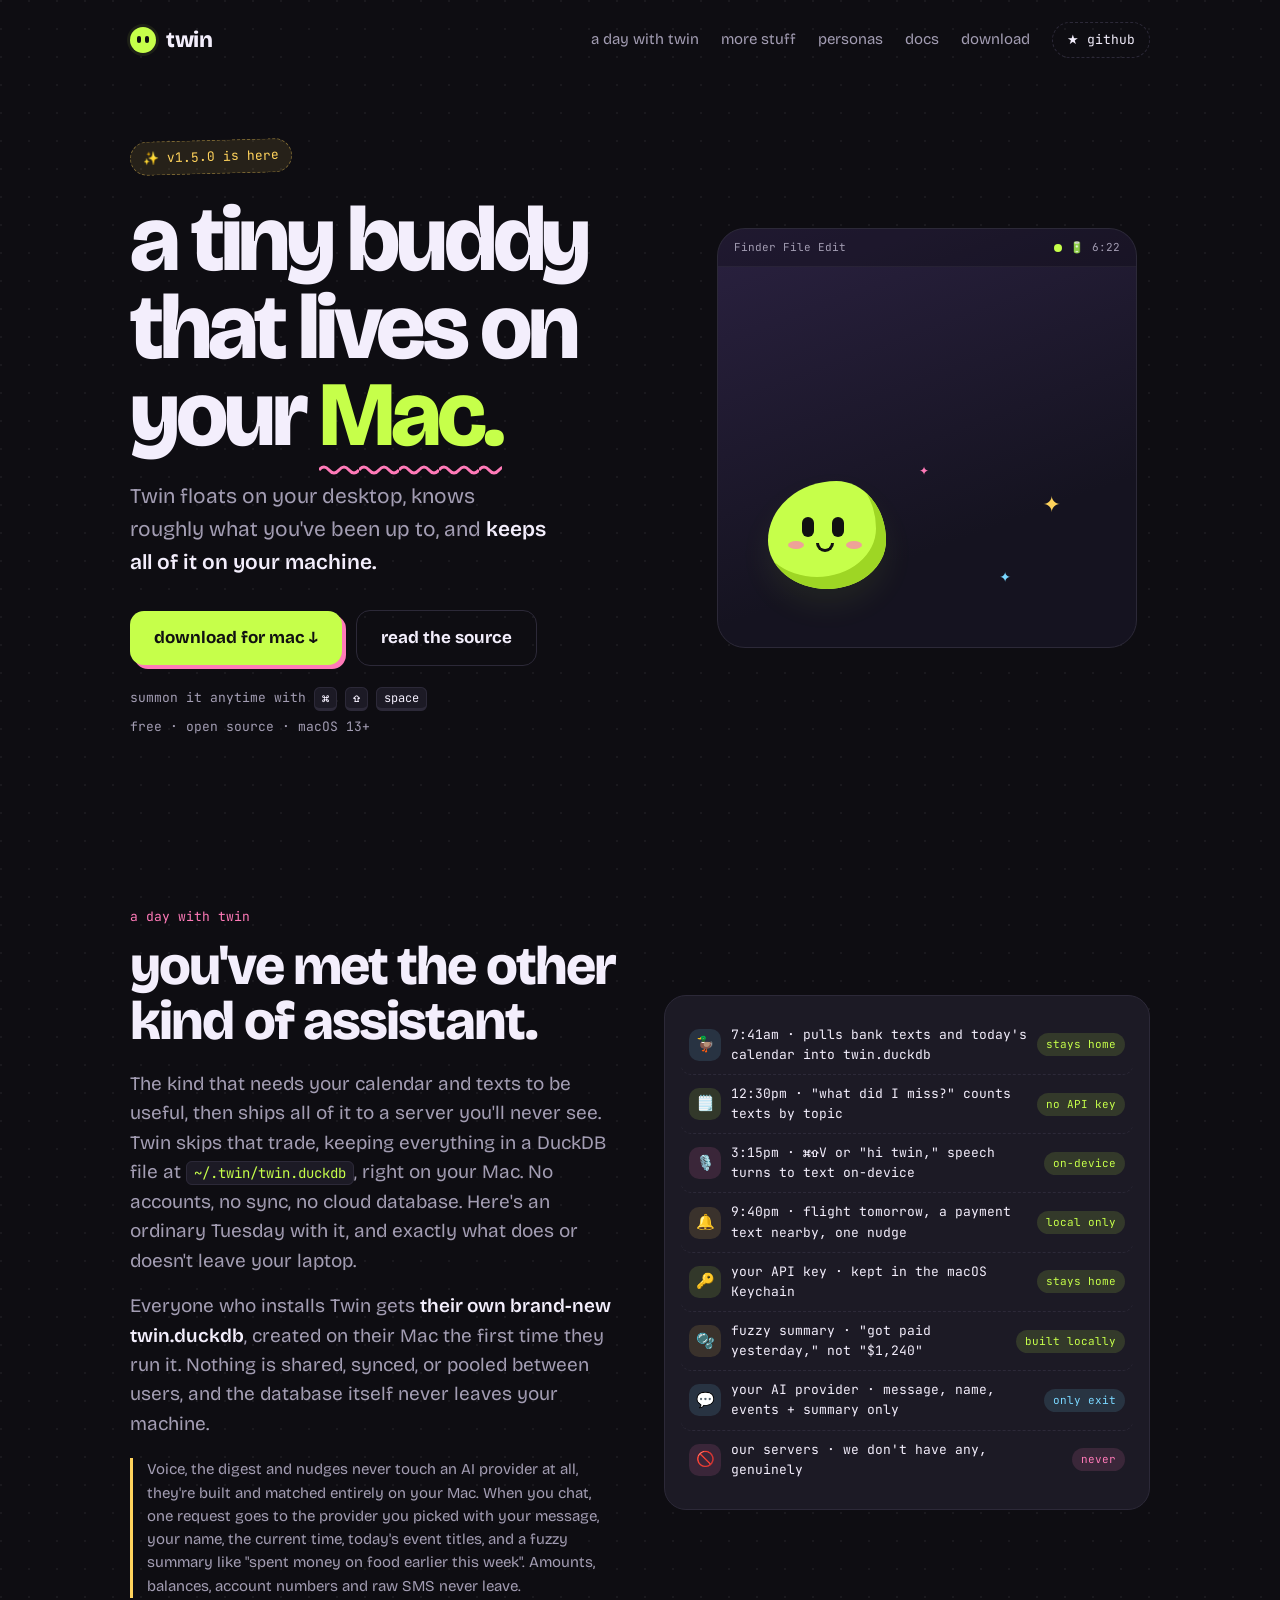
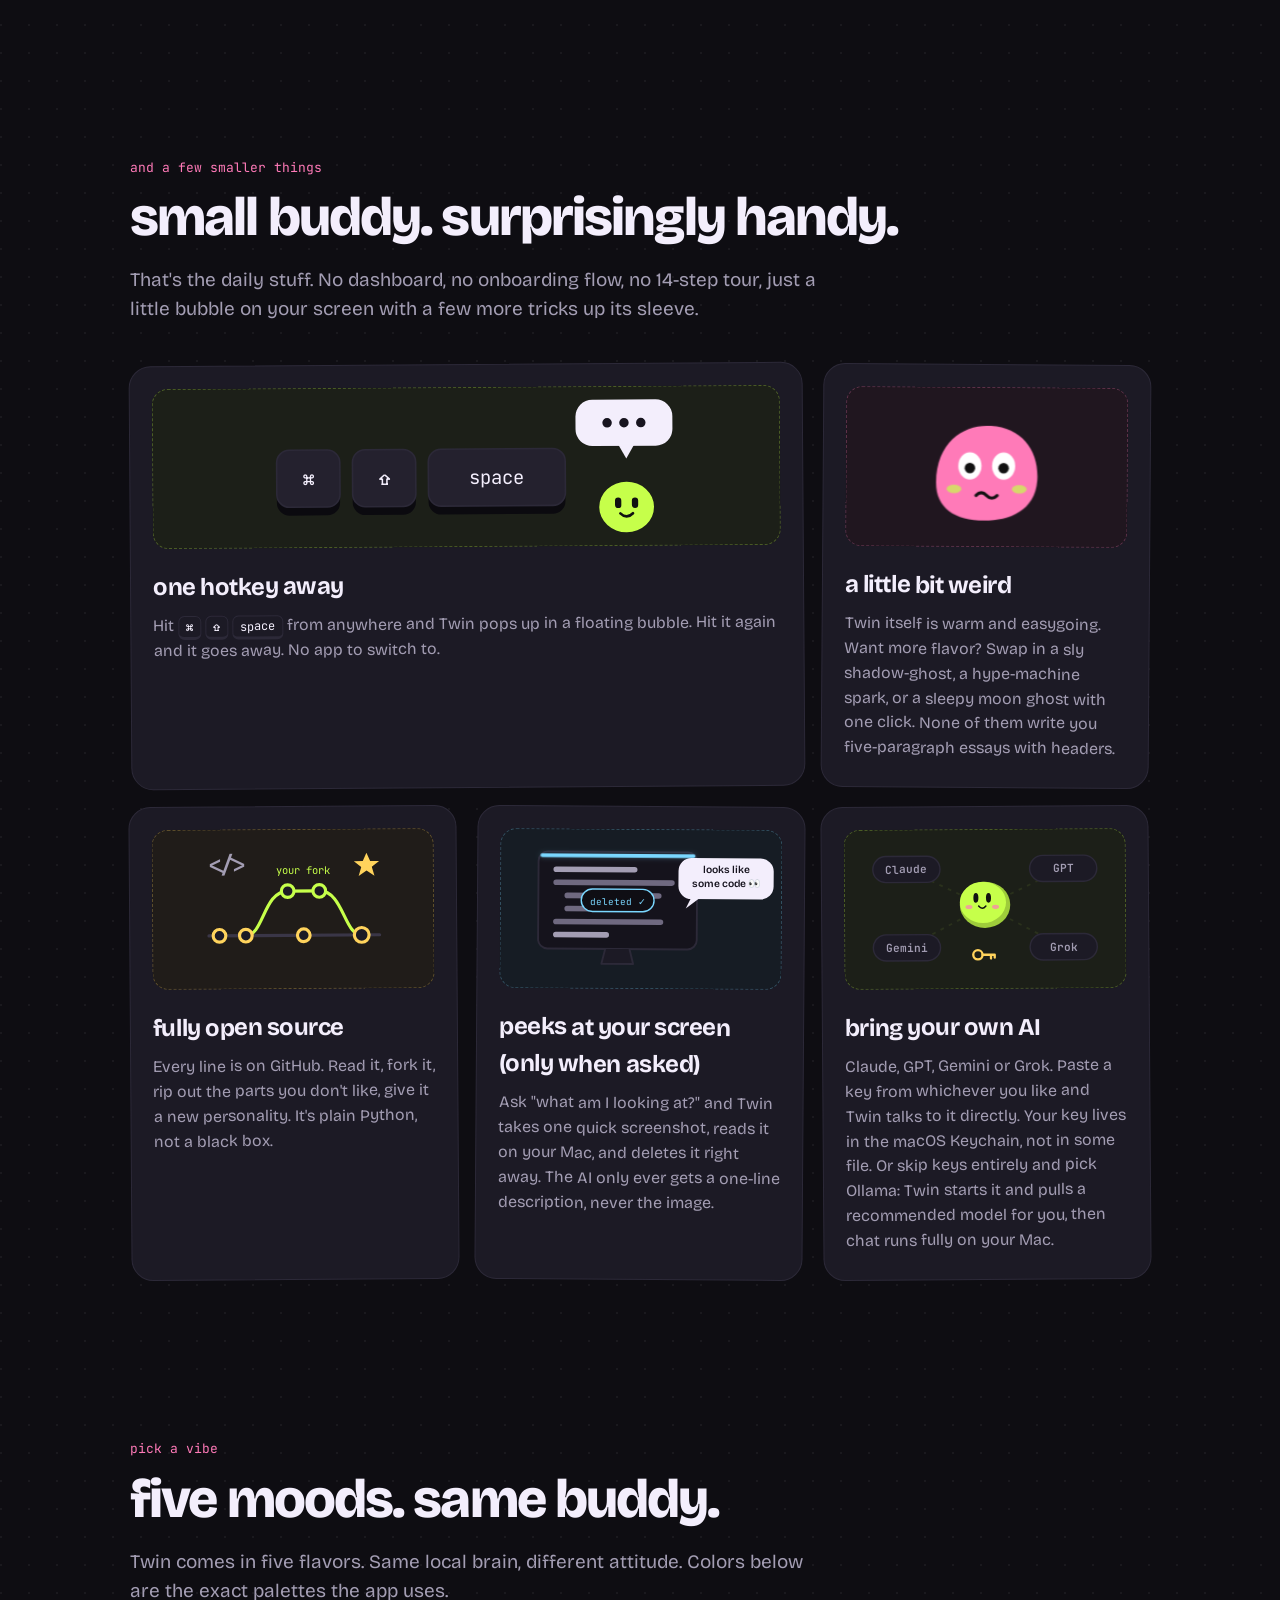
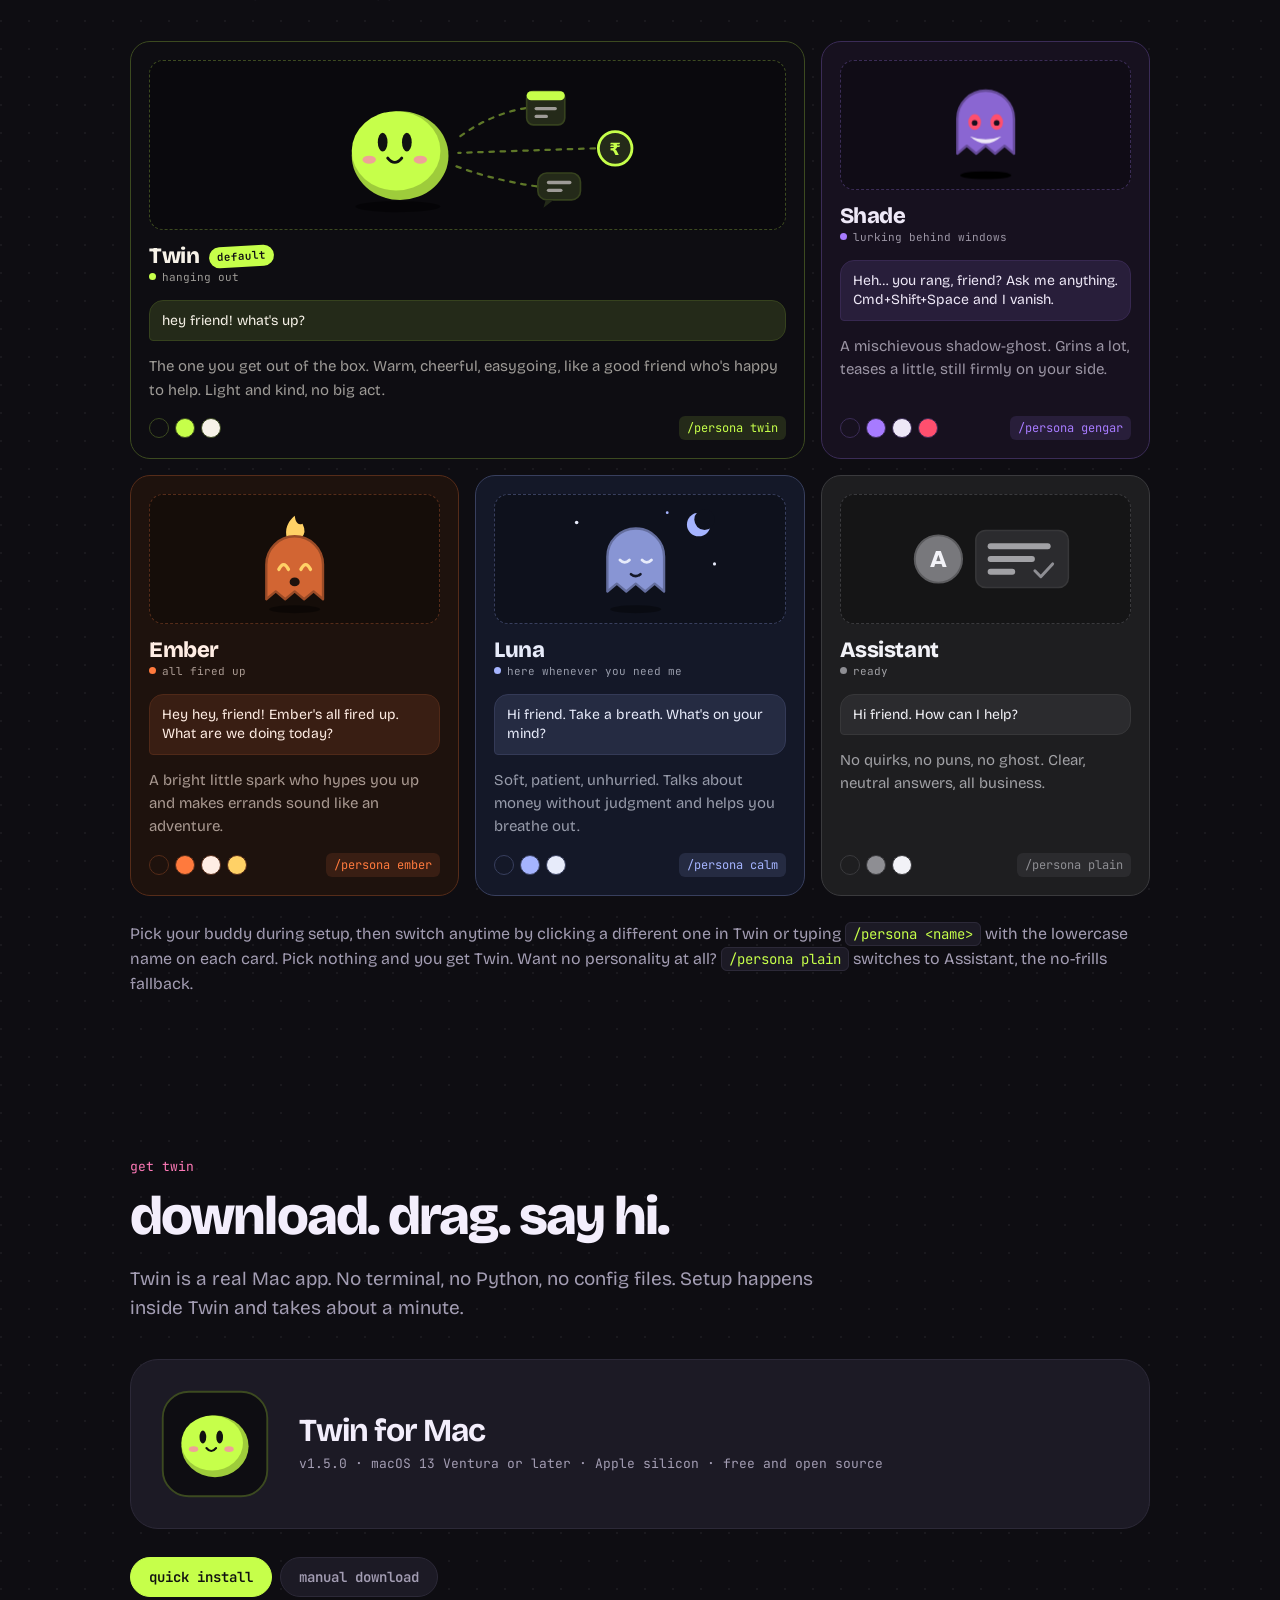
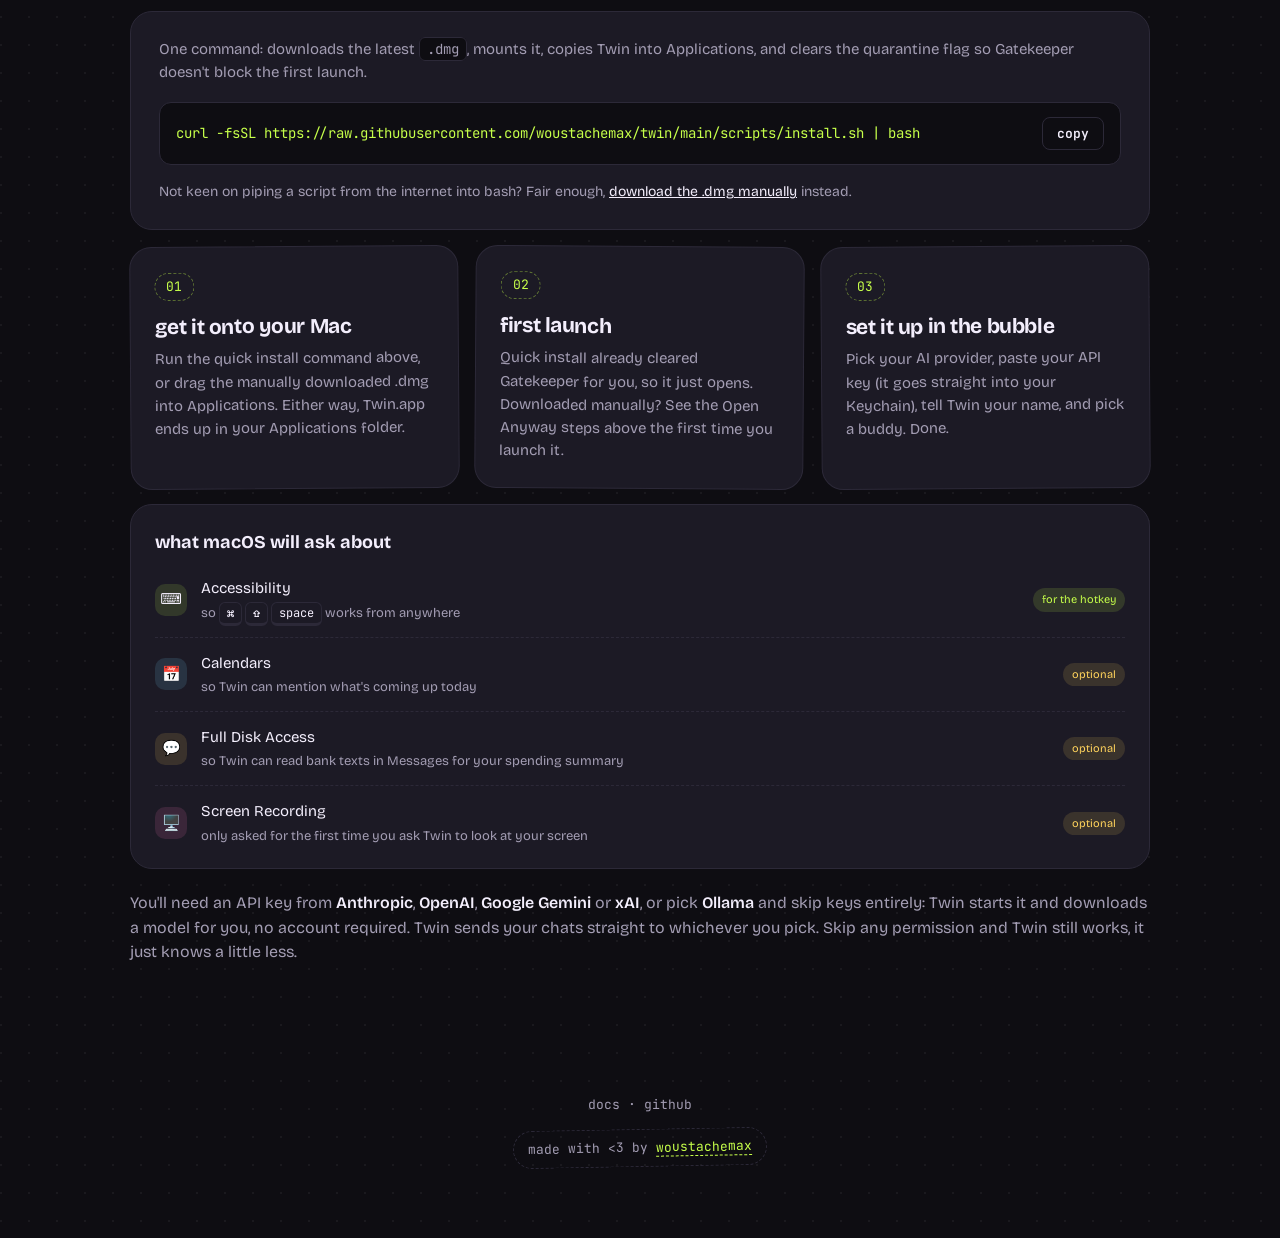
==== commit b25a185d: "Release v1.5.0: Ollama support, streaming replies, opt-in conversation summaries" ====
--- a/landing/index.html
+++ b/landing/index.html
@@ -1106,7 +1106,7 @@
 
   <header class="hero">
     <div>
-      <span class="badge">✨ v0.1.1 is here</span>
+      <span class="badge">✨ v1.5.0 is here</span>
       <h1>a tiny buddy that lives on your <span class="squiggle">Mac.</span></h1>
       <p class="tagline">Twin floats on your desktop, knows roughly what you've been up to, and <b>keeps all of it on your machine.</b></p>
       <div class="cta-row">
@@ -1357,7 +1357,7 @@
           </svg>
         </div>
         <h3>bring your own AI</h3>
-        <p>Claude, GPT, Gemini or Grok. Paste a key from whichever you like and Twin talks to it directly. Your key lives in the macOS Keychain, not in some file.</p>
+        <p>Claude, GPT, Gemini or Grok. Paste a key from whichever you like and Twin talks to it directly. Your key lives in the macOS Keychain, not in some file. Or skip keys entirely and pick Ollama: Twin starts it and pulls a recommended model for you, then chat runs fully on your Mac.</p>
       </div>
     </div>
   </div>
@@ -1561,7 +1561,7 @@
       </div>
       <div class="dl-meta">
         <h3>Twin for Mac</h3>
-        <p>v0.1.1 · macOS 13 Ventura or later · Apple silicon · free and open source</p>
+        <p>v1.5.0 · macOS 13 Ventura or later · Apple silicon · free and open source</p>
       </div>
     </div>
 
@@ -1581,7 +1581,7 @@
 
     <div class="install-panel" id="install-panel-manual" role="tabpanel" data-install-panel="manual" hidden>
       <div class="manual-actions">
-        <a class="btn btn-primary" href="https://github.com/woustachemax/twin/releases/download/v0.1.1/Twin-0.1.1.dmg" download>download Twin ↓</a>
+        <a class="btn btn-primary" href="https://github.com/woustachemax/twin/releases/download/v1.5.0/Twin-1.5.0.dmg" download>download Twin ↓</a>
         <span class="dl-src">or <a href="https://github.com/woustachemax/twin">build it from source</a></span>
       </div>
       <p class="install-lede">Twin ships ad-hoc signed, not notarized by Apple, so the first launch after a manual download gets blocked. Here's how to clear it:</p>
@@ -1637,7 +1637,7 @@
       </div>
     </div>
 
-    <p class="need">You'll need an API key from <b>Anthropic</b>, <b>OpenAI</b>, <b>Google Gemini</b> or <b>xAI</b>. Twin sends your chats straight to whichever you pick. Skip any permission and Twin still works, it just knows a little less.</p>
+    <p class="need">You'll need an API key from <b>Anthropic</b>, <b>OpenAI</b>, <b>Google Gemini</b> or <b>xAI</b>, or pick <b>Ollama</b> and skip keys entirely: Twin starts it and downloads a model for you, no account required. Twin sends your chats straight to whichever you pick. Skip any permission and Twin still works, it just knows a little less.</p>
   </div>
 </section>
 
--- a/landing/shared.css
+++ b/landing/shared.css
@@ -1,6 +1,3 @@
-/* Shared across landing/index.html and landing/docs/index.html:
-   design tokens, nav, footer. Keep these two pages from drifting apart. */
-
 :root {
   --bg: #0e0d12;
   --bg-2: #16141d;
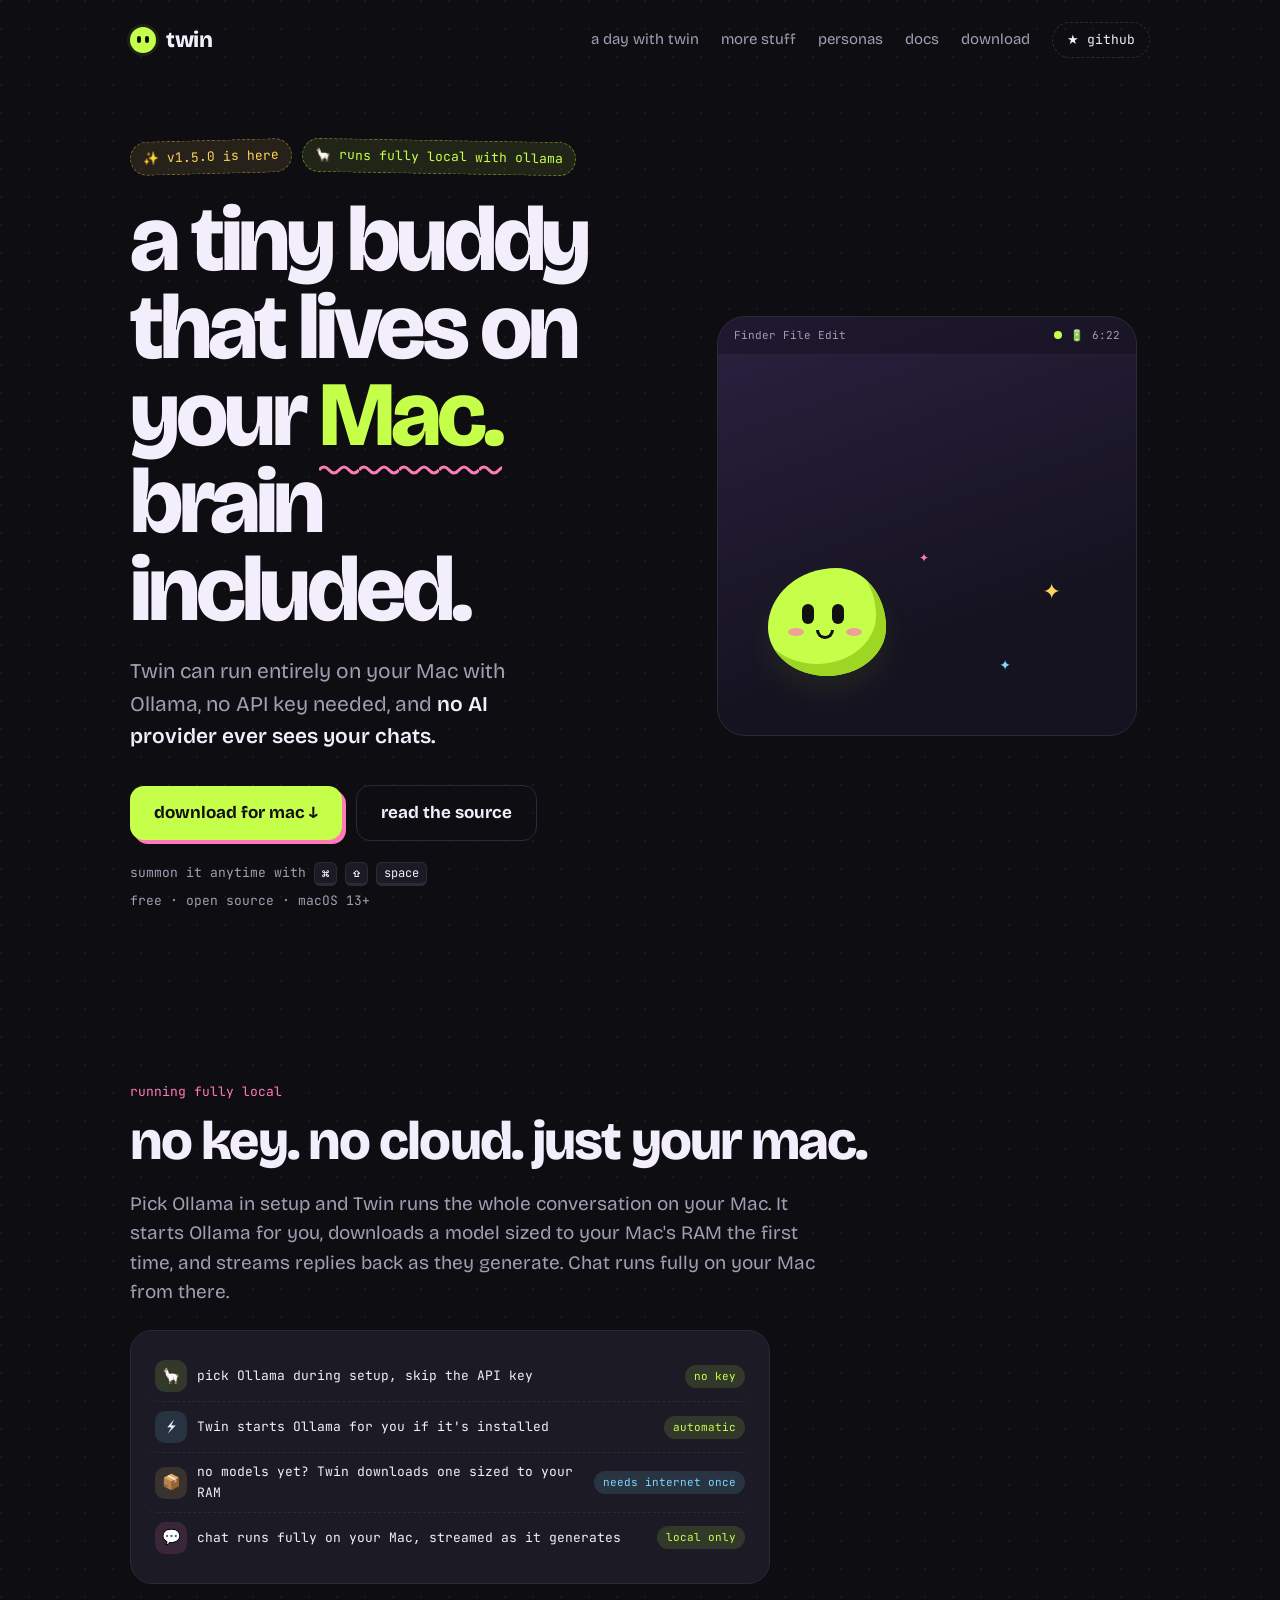
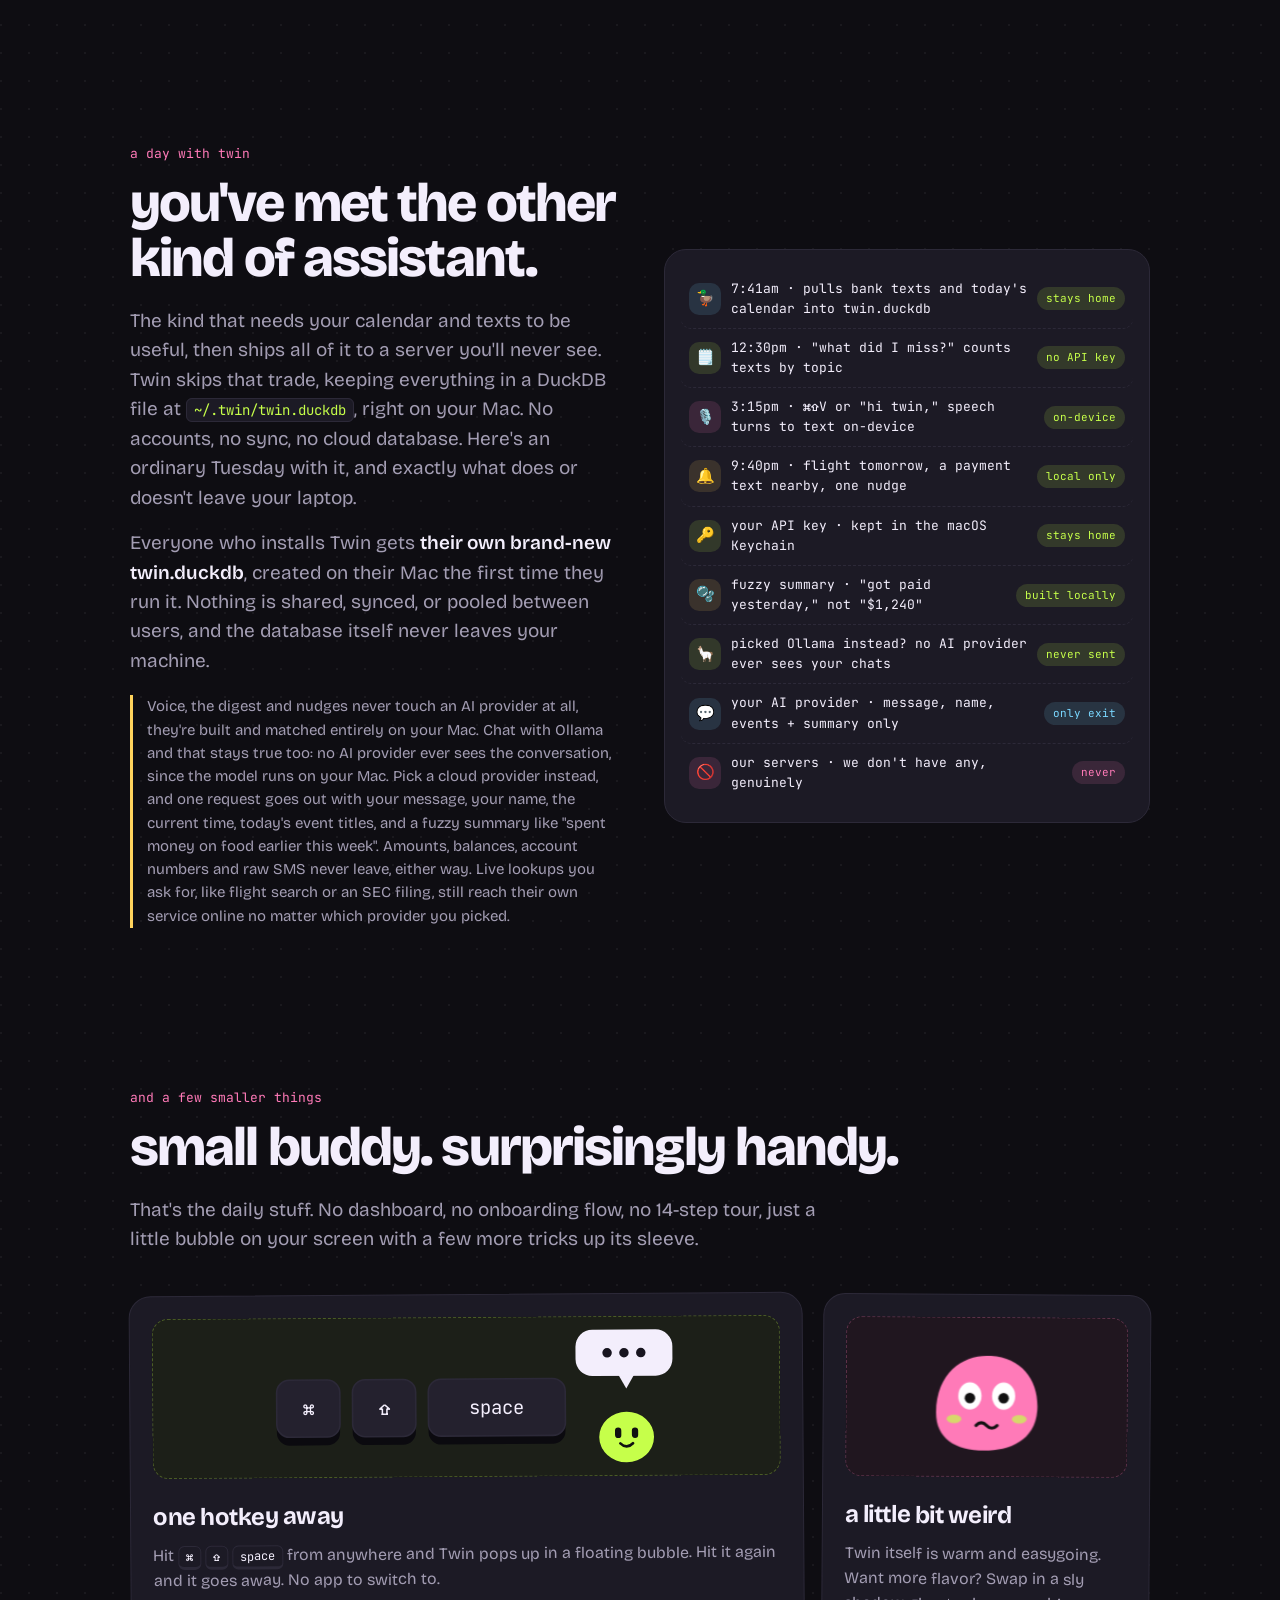
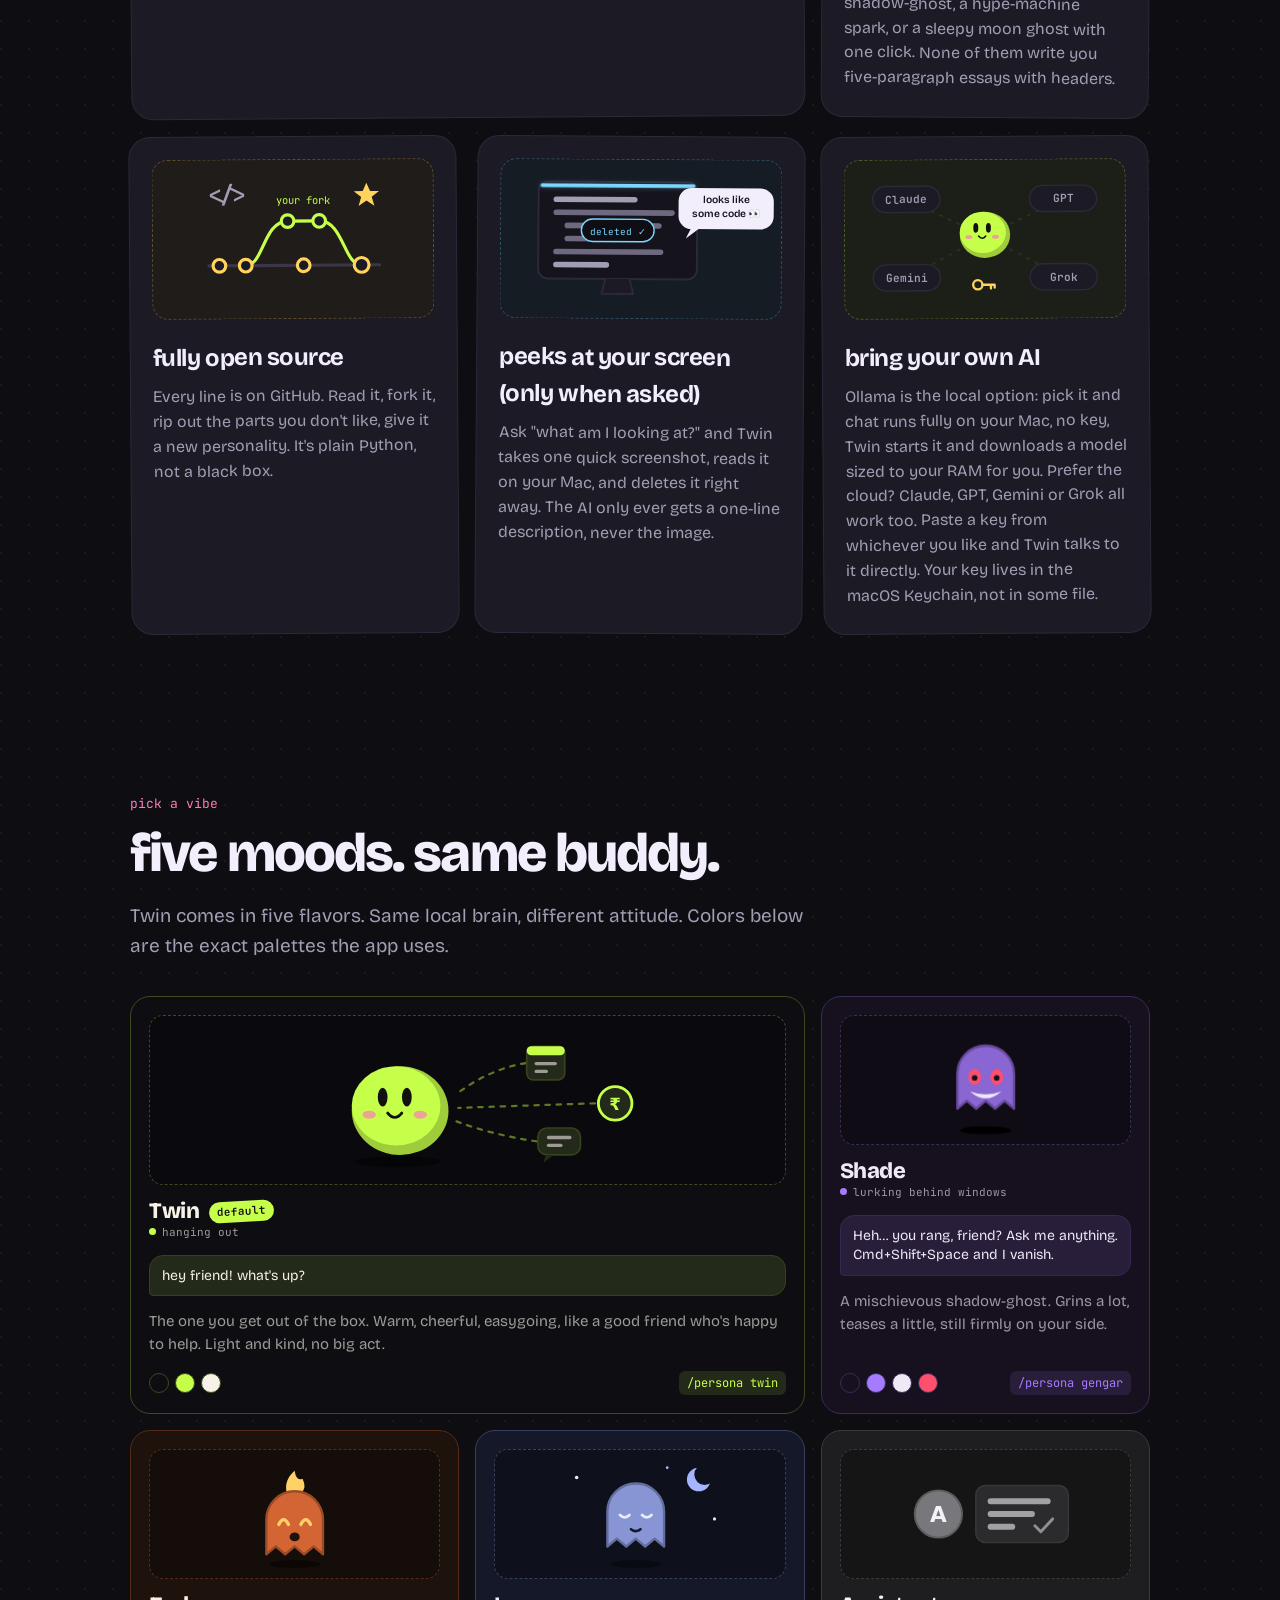
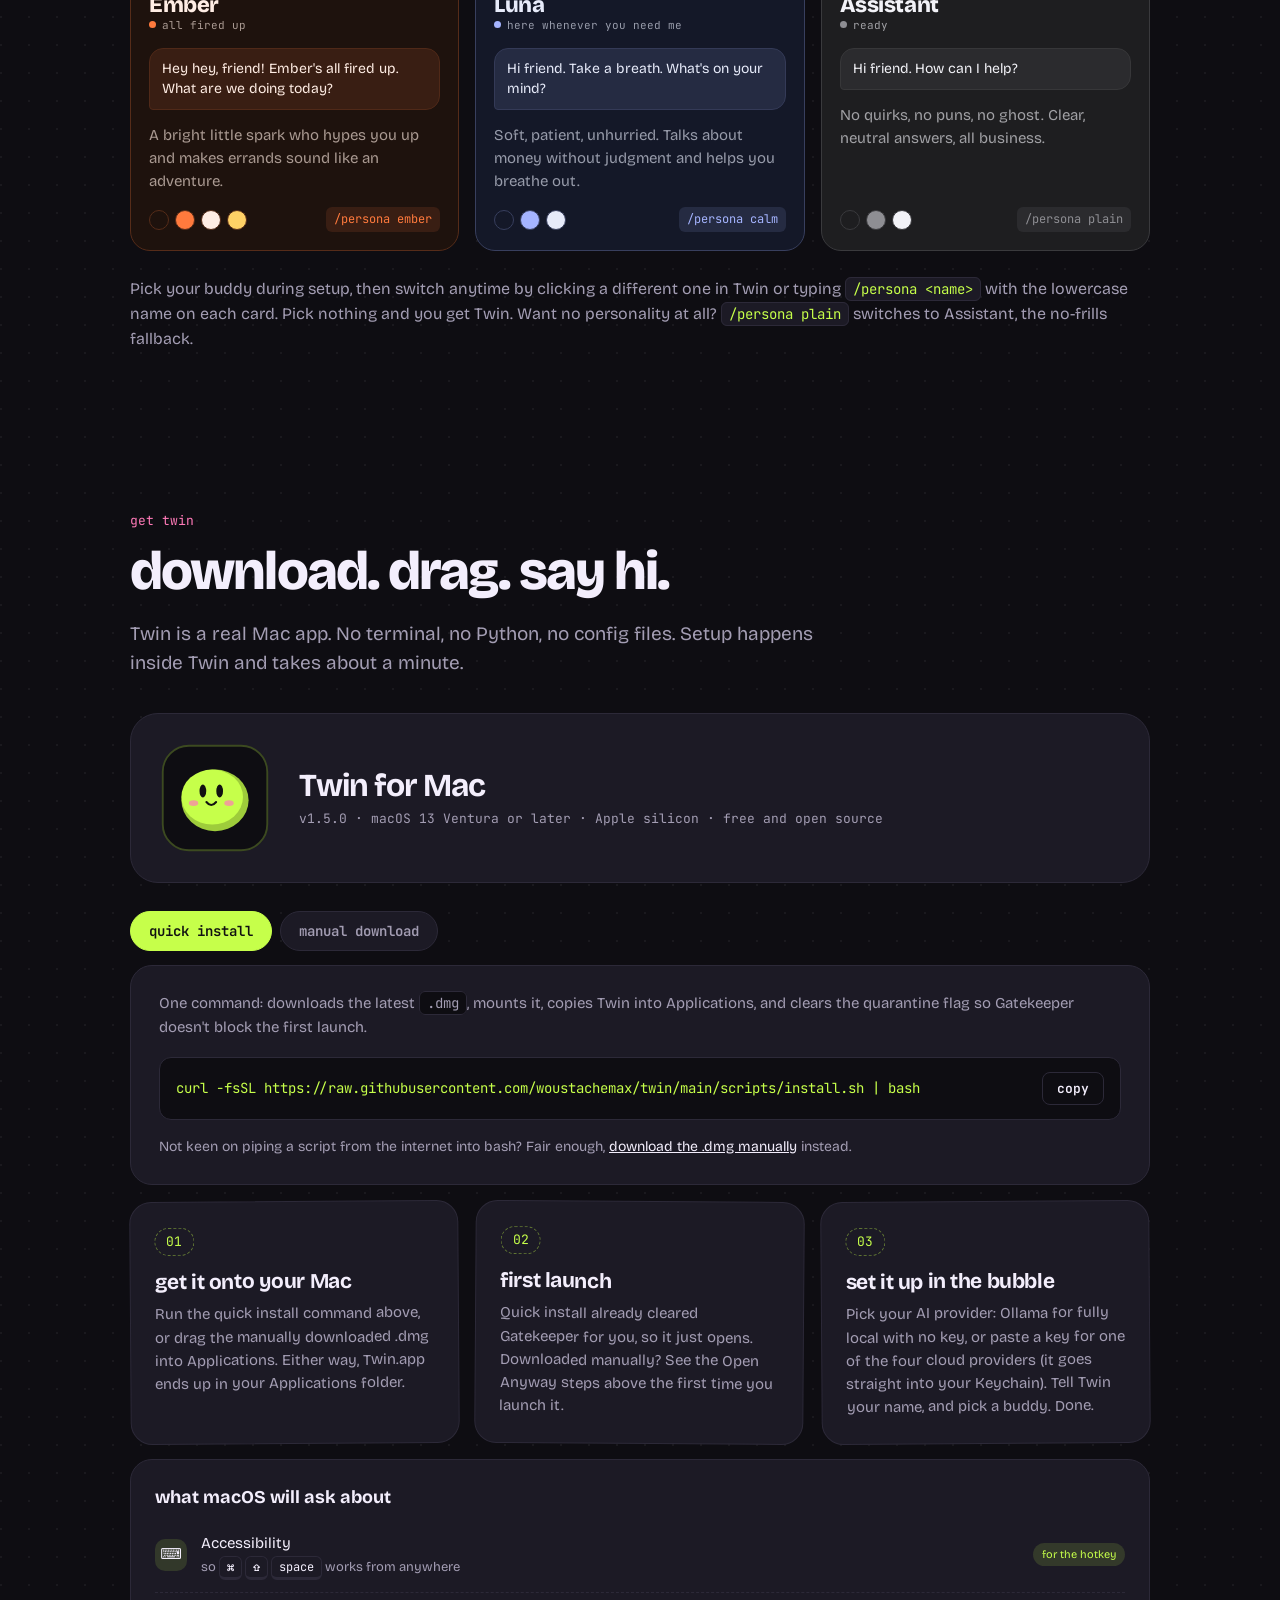
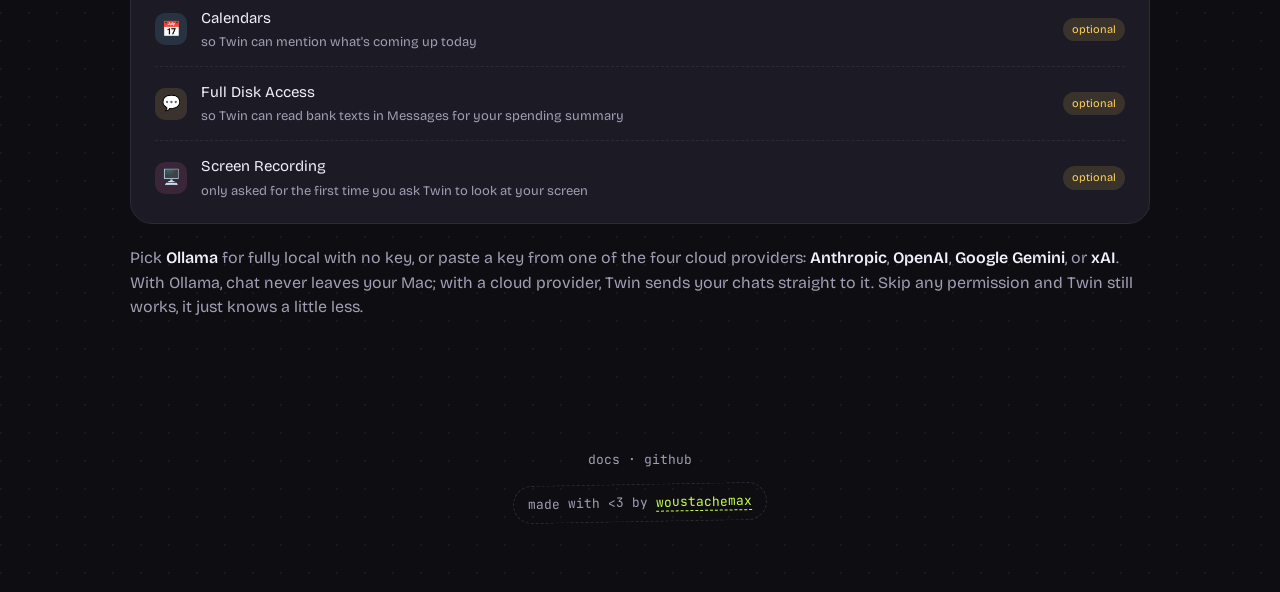
==== commit edcd6be9: "Lead with Ollama on the landing page and add local docs" ====
--- a/landing/index.html
+++ b/landing/index.html
@@ -4,7 +4,7 @@
 <meta charset="UTF-8">
 <meta name="viewport" content="width=device-width, initial-scale=1">
 <title>Twin</title>
-<meta name="description" content="Twin is a local-first AI buddy that floats on your Mac desktop: it remembers your day, catches you up on your texts, talks back by voice, and nudges you before you forget, all on-device with DuckDB. No cloud, no accounts.">
+<meta name="description" content="Twin is a local-first AI buddy that floats on your Mac desktop. Pick Ollama and chat runs fully on your Mac with no API key, or bring your own cloud provider. It remembers your day, catches you up on your texts, talks back by voice, and nudges you before you forget, all on-device with DuckDB.">
 <link id="favicon" rel="icon" type="image/svg+xml" href="data:image/svg+xml,%3Csvg xmlns='http://www.w3.org/2000/svg' viewBox='0 0 64 64'%3E%3Cellipse cx='32' cy='33' rx='29' ry='27' fill='%23c6ff4a'/%3E%3Crect x='20' y='20' width='7' height='13' rx='3.5' fill='%23111'/%3E%3Crect x='37' y='20' width='7' height='13' rx='3.5' fill='%23111'/%3E%3Cellipse cx='15' cy='38' rx='5' ry='3' fill='%23ff7ab8'/%3E%3Cellipse cx='49' cy='38' rx='5' ry='3' fill='%23ff7ab8'/%3E%3Cpath d='M27 39 Q32 45 37 39' fill='none' stroke='%23111' stroke-width='3' stroke-linecap='round'/%3E%3C/svg%3E">
 <link rel="preconnect" href="https://fonts.googleapis.com">
 <link rel="preconnect" href="https://fonts.gstatic.com" crossorigin>
@@ -39,6 +39,8 @@
   align-items: center;
   padding: 60px 0 90px;
 }
+
+.badge-row { display: flex; flex-wrap: wrap; gap: 10px; }
 
 .badge {
   display: inline-flex;
@@ -53,6 +55,13 @@
   border-radius: 999px;
   transform: rotate(-1.5deg);
   margin-bottom: 22px;
+}
+
+.badge-local {
+  background: #c6ff4a1a;
+  color: var(--lime);
+  border: 1px dashed #c6ff4a66;
+  transform: rotate(1deg);
 }
 
 h1 {
@@ -1106,9 +1115,12 @@
 
   <header class="hero">
     <div>
-      <span class="badge">✨ v1.5.0 is here</span>
-      <h1>a tiny buddy that lives on your <span class="squiggle">Mac.</span></h1>
-      <p class="tagline">Twin floats on your desktop, knows roughly what you've been up to, and <b>keeps all of it on your machine.</b></p>
+      <div class="badge-row">
+        <span class="badge">✨ v1.5.0 is here</span>
+        <span class="badge badge-local">🦙 runs fully local with ollama</span>
+      </div>
+      <h1>a tiny buddy that lives on your <span class="squiggle">Mac.</span> brain included.</h1>
+      <p class="tagline">Twin can run entirely on your Mac with Ollama, no API key needed, and <b>no AI provider ever sees your chats.</b></p>
       <div class="cta-row">
         <a class="btn btn-primary" href="#get">download for mac ↓</a>
         <a class="btn btn-ghost" href="https://github.com/woustachemax/twin">read the source</a>
@@ -1142,6 +1154,37 @@
     </div>
   </header>
 </div>
+
+<section id="local">
+  <div class="wrap">
+    <p class="eyebrow">running fully local</p>
+    <h2>no key. no cloud. just your mac.</h2>
+    <p class="lede">Pick Ollama in setup and Twin runs the whole conversation on your Mac. It starts Ollama for you, downloads a model sized to your Mac's RAM the first time, and streams replies back as they generate. Chat runs fully on your Mac from there.</p>
+
+    <div class="flow" style="max-width: 640px; margin-top: 24px;">
+      <div class="flow-row">
+        <div class="flow-icon" style="background:#c6ff4a22">🦙</div>
+        <div class="label">pick Ollama during setup, skip the API key</div>
+        <span class="tag stay">no key</span>
+      </div>
+      <div class="flow-row">
+        <div class="flow-icon" style="background:#7ad7ff22">⚡</div>
+        <div class="label">Twin starts Ollama for you if it's installed</div>
+        <span class="tag stay">automatic</span>
+      </div>
+      <div class="flow-row">
+        <div class="flow-icon" style="background:#ffd35c22">📦</div>
+        <div class="label">no models yet? Twin downloads one sized to your RAM</div>
+        <span class="tag go">needs internet once</span>
+      </div>
+      <div class="flow-row">
+        <div class="flow-icon" style="background:#ff7ab822">💬</div>
+        <div class="label">chat runs fully on your Mac, streamed as it generates</div>
+        <span class="tag stay">local only</span>
+      </div>
+    </div>
+  </div>
+</section>
 
 <section id="day">
   <div class="wrap local-grid">
@@ -1150,7 +1193,7 @@
       <h2>you've met the other kind of assistant.</h2>
       <p class="lede">The kind that needs your calendar and texts to be useful, then ships all of it to a server you'll never see. Twin skips that trade, keeping everything in a DuckDB file at <code>~/.twin/twin.duckdb</code>, right on your Mac. No accounts, no sync, no cloud database. Here's an ordinary Tuesday with it, and exactly what does or doesn't leave your laptop.</p>
       <p class="lede yours">Everyone who installs Twin gets <b>their own brand-new twin.duckdb</b>, created on their Mac the first time they run it. Nothing is shared, synced, or pooled between users, and the database itself never leaves your machine.</p>
-      <p class="fineprint">Voice, the digest and nudges never touch an AI provider at all, they're built and matched entirely on your Mac. When you chat, one request goes to the provider you picked with your message, your name, the current time, today's event titles, and a fuzzy summary like "spent money on food earlier this week". Amounts, balances, account numbers and raw SMS never leave.</p>
+      <p class="fineprint">Voice, the digest and nudges never touch an AI provider at all, they're built and matched entirely on your Mac. Chat with Ollama and that stays true too: no AI provider ever sees the conversation, since the model runs on your Mac. Pick a cloud provider instead, and one request goes out with your message, your name, the current time, today's event titles, and a fuzzy summary like "spent money on food earlier this week". Amounts, balances, account numbers and raw SMS never leave, either way. Live lookups you ask for, like flight search or an SEC filing, still reach their own service online no matter which provider you picked.</p>
     </div>
 
     <div class="flow">
@@ -1183,6 +1226,11 @@
         <div class="flow-icon" style="background:#ffd35c22">🫧</div>
         <div class="label">fuzzy summary · "got paid yesterday," not "$1,240"</div>
         <span class="tag stay">built locally</span>
+      </div>
+      <div class="flow-row">
+        <div class="flow-icon" style="background:#c6ff4a22">🦙</div>
+        <div class="label">picked Ollama instead? no AI provider ever sees your chats</div>
+        <span class="tag stay">never sent</span>
       </div>
       <div class="flow-row">
         <div class="flow-icon" style="background:#7ad7ff22">💬</div>
@@ -1357,7 +1405,7 @@
           </svg>
         </div>
         <h3>bring your own AI</h3>
-        <p>Claude, GPT, Gemini or Grok. Paste a key from whichever you like and Twin talks to it directly. Your key lives in the macOS Keychain, not in some file. Or skip keys entirely and pick Ollama: Twin starts it and pulls a recommended model for you, then chat runs fully on your Mac.</p>
+        <p>Ollama is the local option: pick it and chat runs fully on your Mac, no key, Twin starts it and downloads a model sized to your RAM for you. Prefer the cloud? Claude, GPT, Gemini or Grok all work too. Paste a key from whichever you like and Twin talks to it directly. Your key lives in the macOS Keychain, not in some file.</p>
       </div>
     </div>
   </div>
@@ -1609,7 +1657,7 @@
       <div class="step">
         <span class="step-num">03</span>
         <h3>set it up in the bubble</h3>
-        <p>Pick your AI provider, paste your API key (it goes straight into your Keychain), tell Twin your name, and pick a buddy. Done.</p>
+        <p>Pick your AI provider: Ollama for fully local with no key, or paste a key for one of the four cloud providers (it goes straight into your Keychain). Tell Twin your name, and pick a buddy. Done.</p>
       </div>
     </div>
 
@@ -1637,7 +1685,7 @@
       </div>
     </div>
 
-    <p class="need">You'll need an API key from <b>Anthropic</b>, <b>OpenAI</b>, <b>Google Gemini</b> or <b>xAI</b>, or pick <b>Ollama</b> and skip keys entirely: Twin starts it and downloads a model for you, no account required. Twin sends your chats straight to whichever you pick. Skip any permission and Twin still works, it just knows a little less.</p>
+    <p class="need">Pick <b>Ollama</b> for fully local with no key, or paste a key from one of the four cloud providers: <b>Anthropic</b>, <b>OpenAI</b>, <b>Google Gemini</b>, or <b>xAI</b>. With Ollama, chat never leaves your Mac; with a cloud provider, Twin sends your chats straight to it. Skip any permission and Twin still works, it just knows a little less.</p>
   </div>
 </section>
 
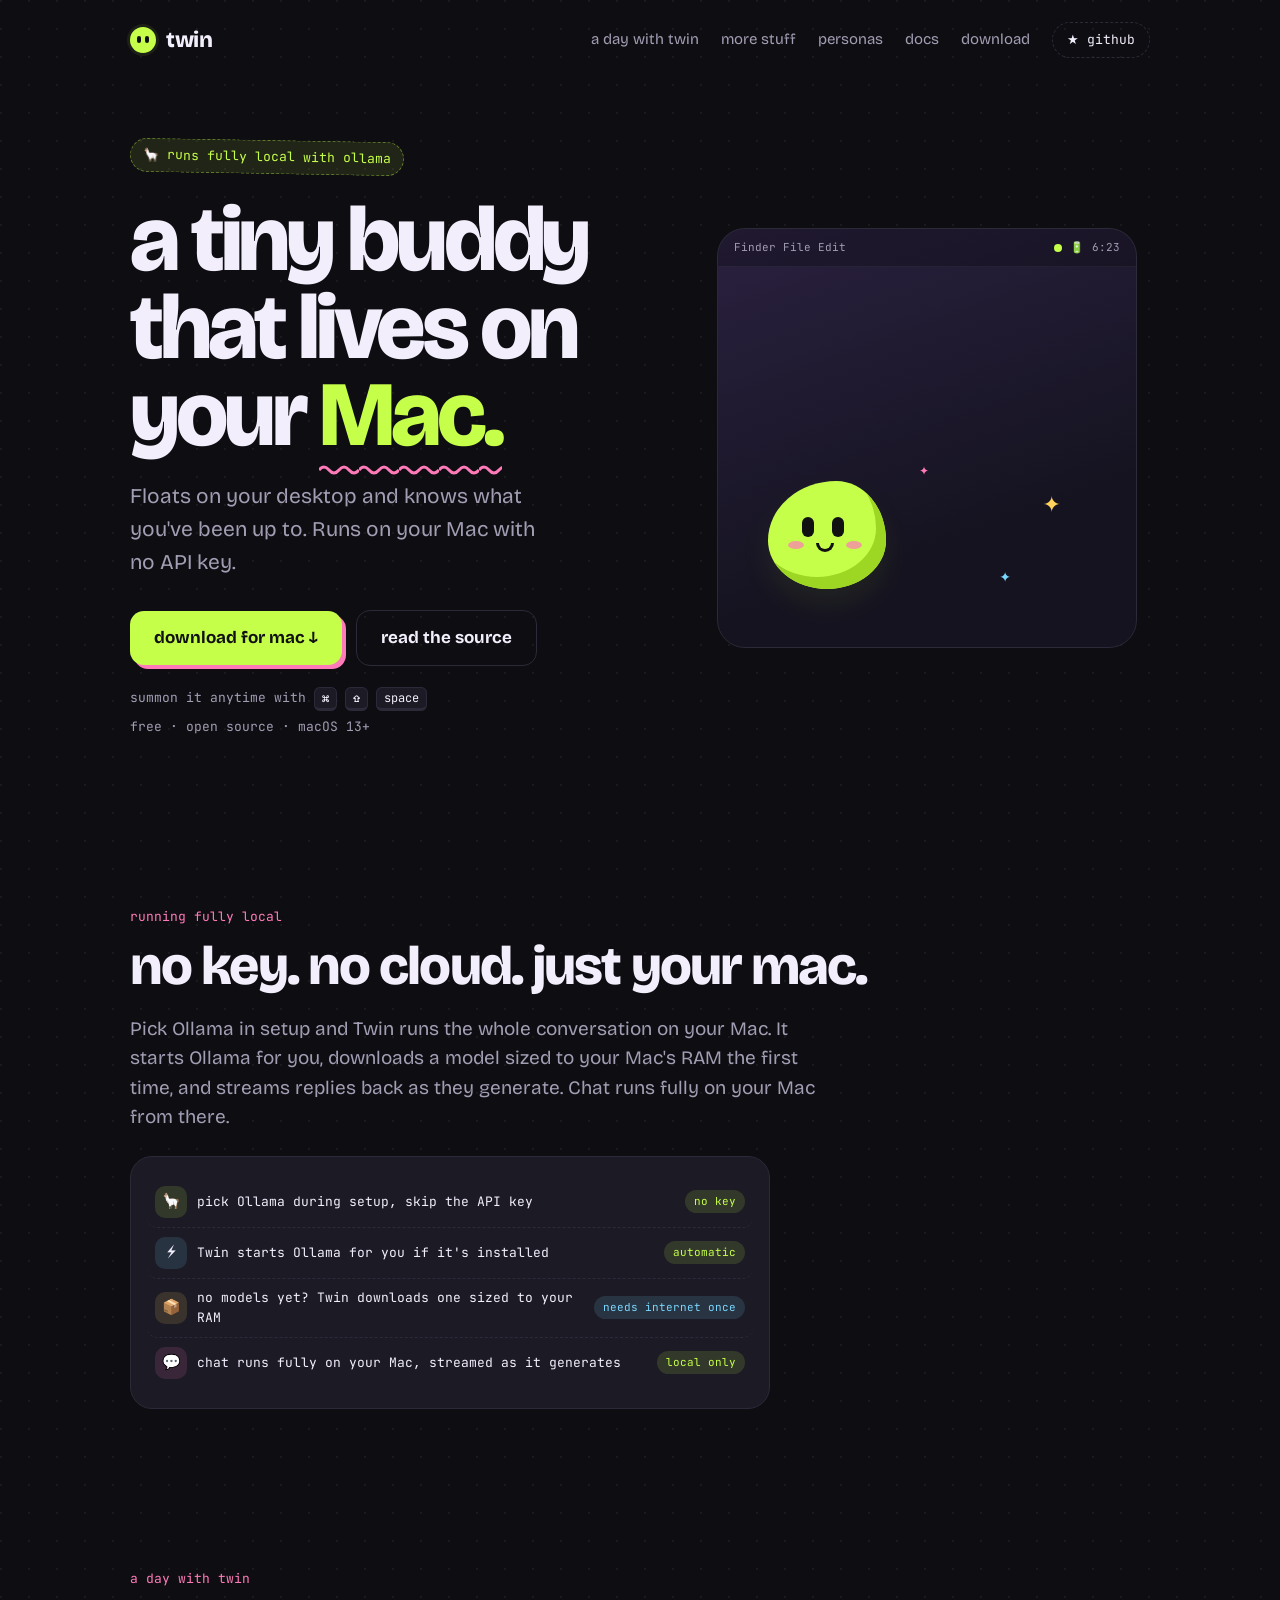
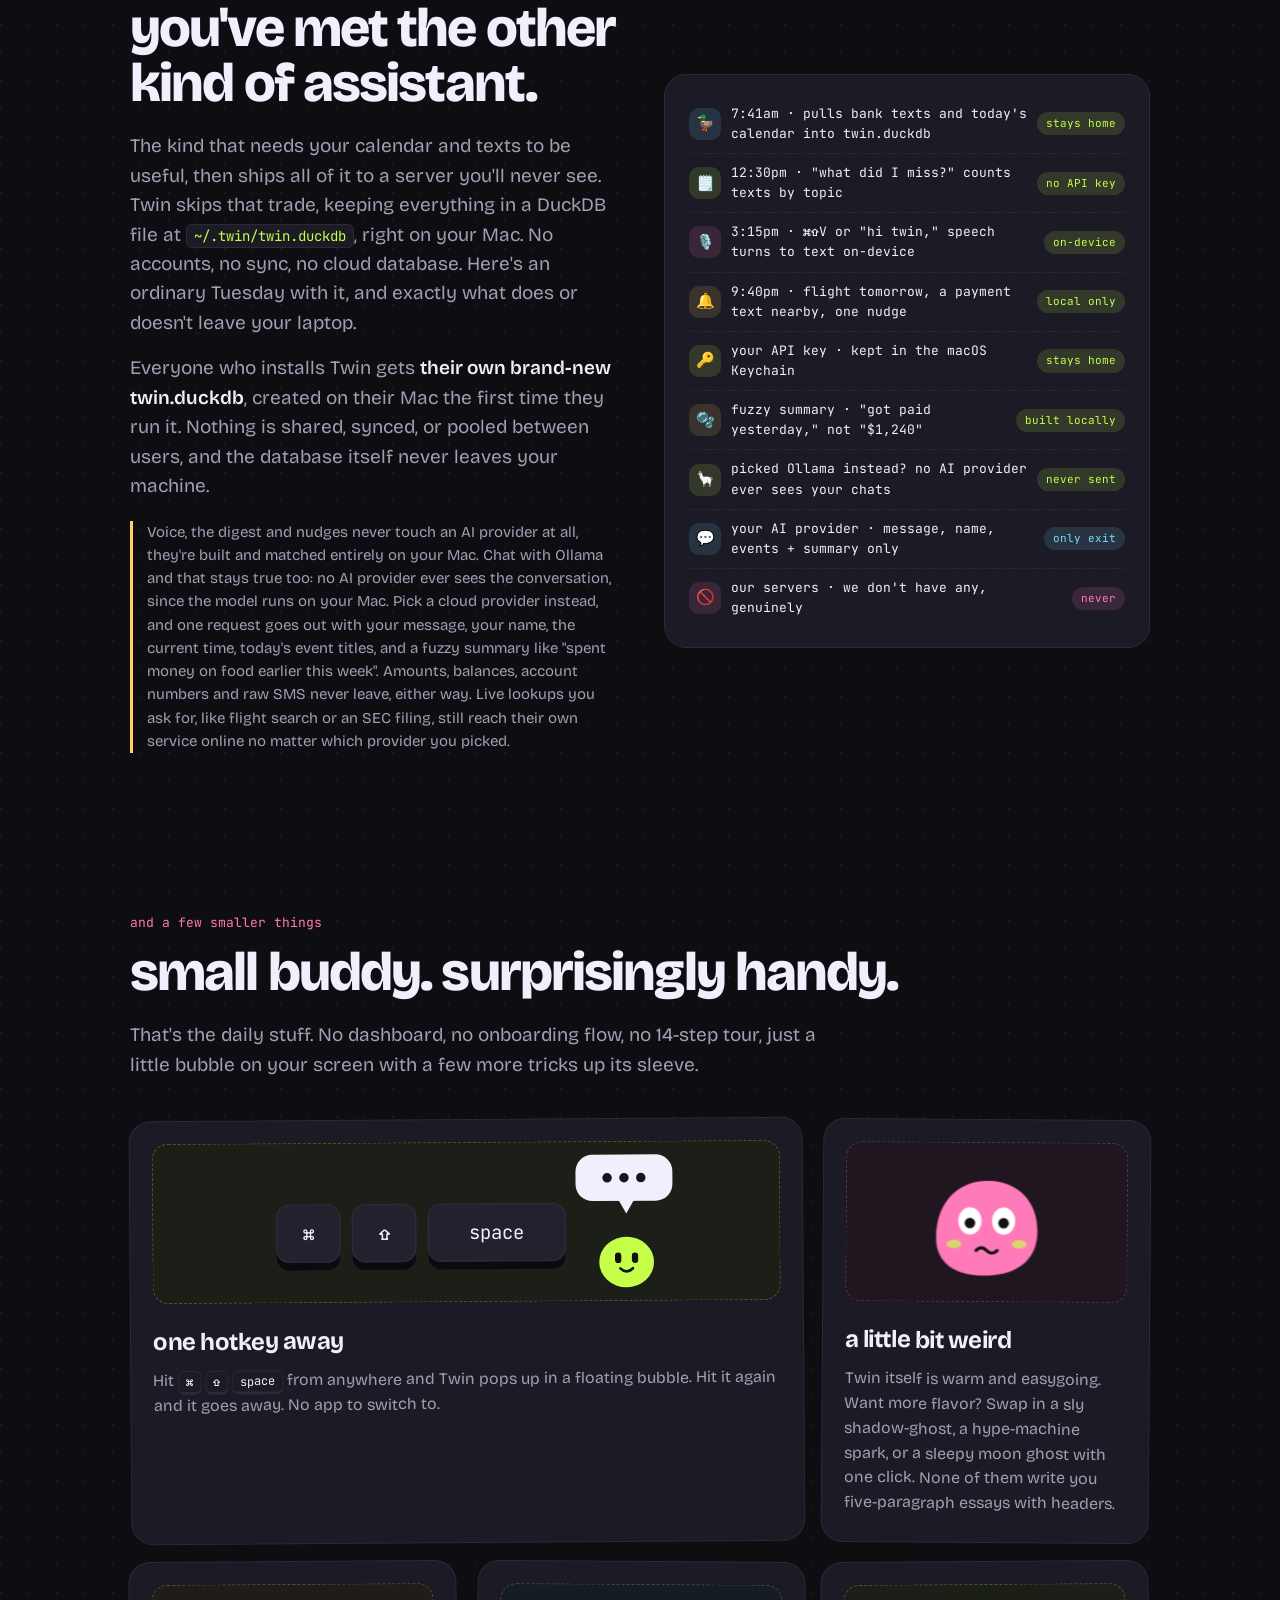
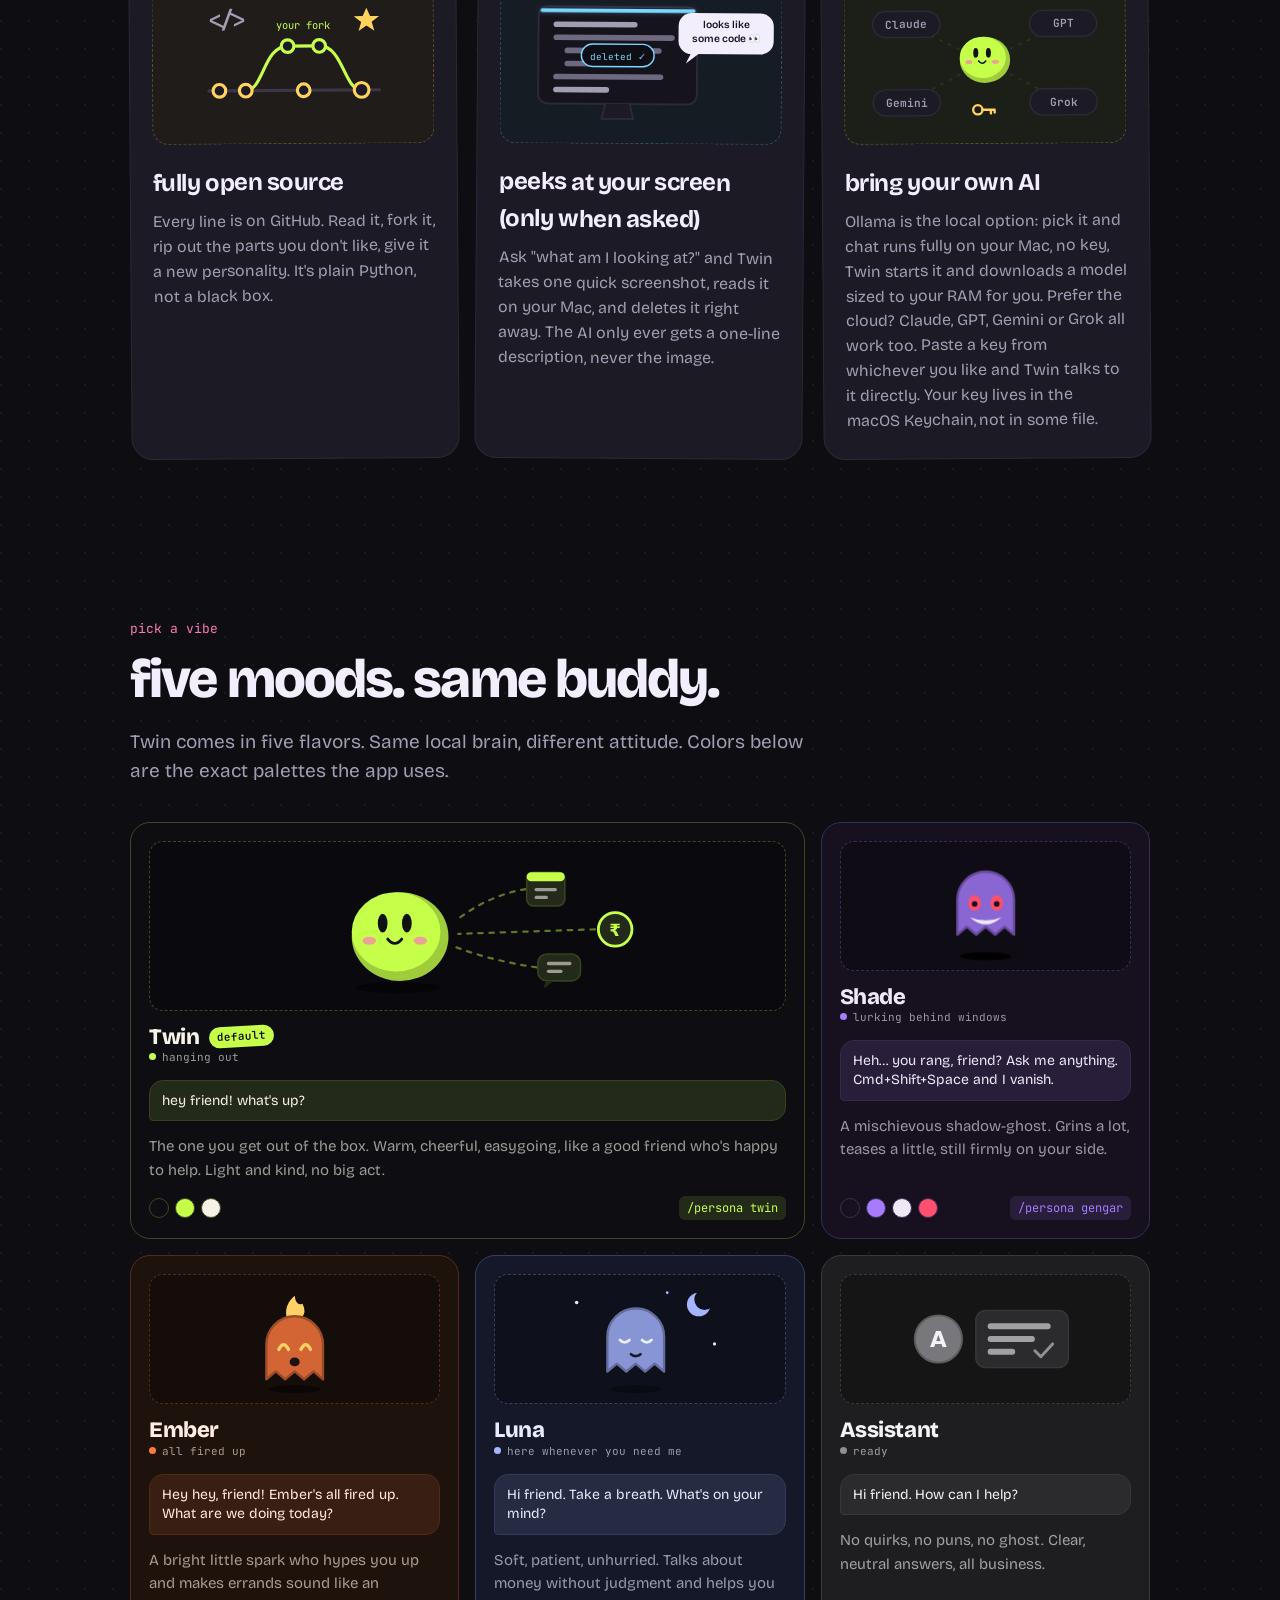
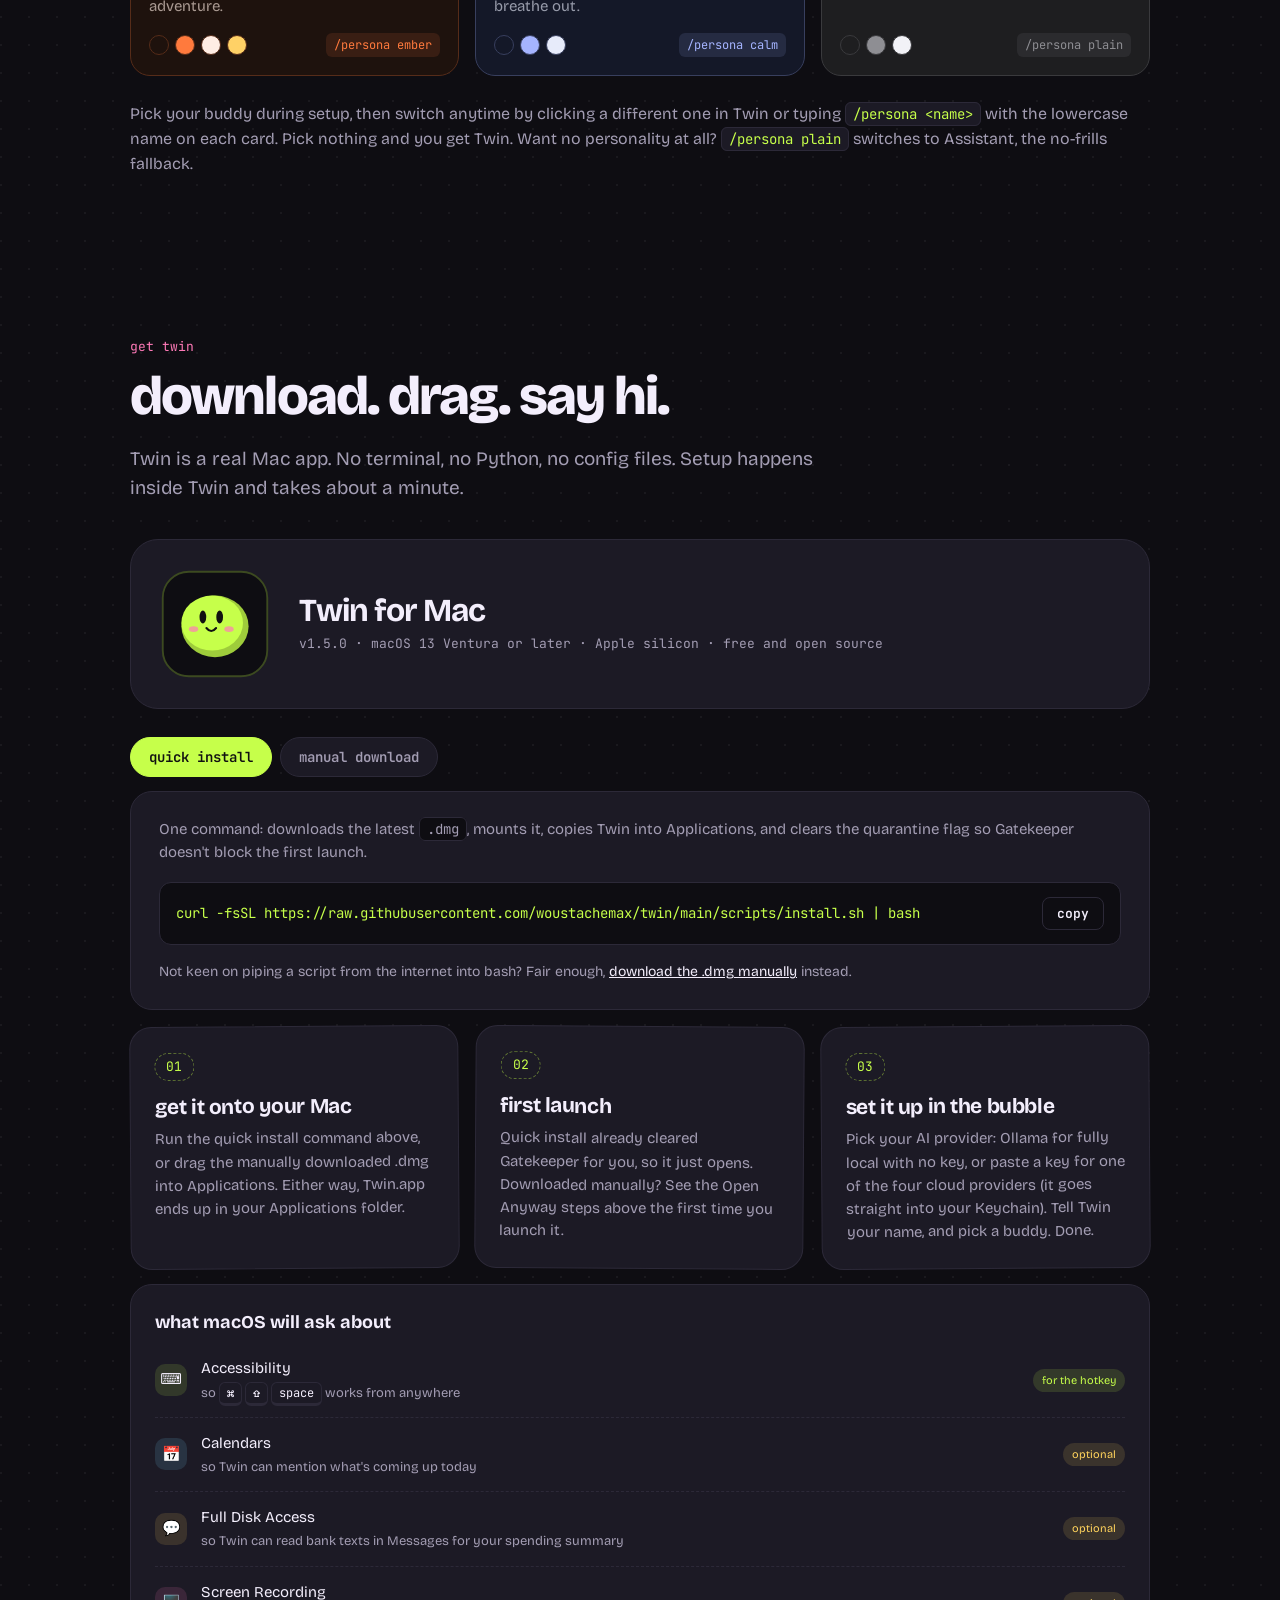
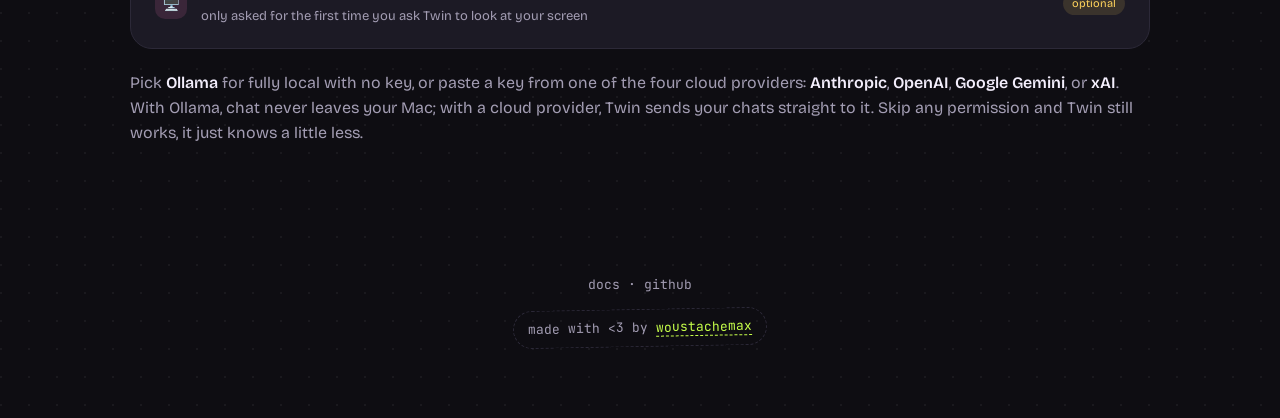
==== commit 5d0452ba: "Trim landing hero" ====
--- a/landing/index.html
+++ b/landing/index.html
@@ -39,8 +39,6 @@
   align-items: center;
   padding: 60px 0 90px;
 }
-
-.badge-row { display: flex; flex-wrap: wrap; gap: 10px; }
 
 .badge {
   display: inline-flex;
@@ -1115,12 +1113,9 @@
 
   <header class="hero">
     <div>
-      <div class="badge-row">
-        <span class="badge">✨ v1.5.0 is here</span>
-        <span class="badge badge-local">🦙 runs fully local with ollama</span>
-      </div>
-      <h1>a tiny buddy that lives on your <span class="squiggle">Mac.</span> brain included.</h1>
-      <p class="tagline">Twin can run entirely on your Mac with Ollama, no API key needed, and <b>no AI provider ever sees your chats.</b></p>
+      <span class="badge badge-local">🦙 runs fully local with ollama</span>
+      <h1>a tiny buddy that lives on your <span class="squiggle">Mac.</span></h1>
+      <p class="tagline">Floats on your desktop and knows what you've been up to. Runs on your Mac with no API key.</p>
       <div class="cta-row">
         <a class="btn btn-primary" href="#get">download for mac ↓</a>
         <a class="btn btn-ghost" href="https://github.com/woustachemax/twin">read the source</a>
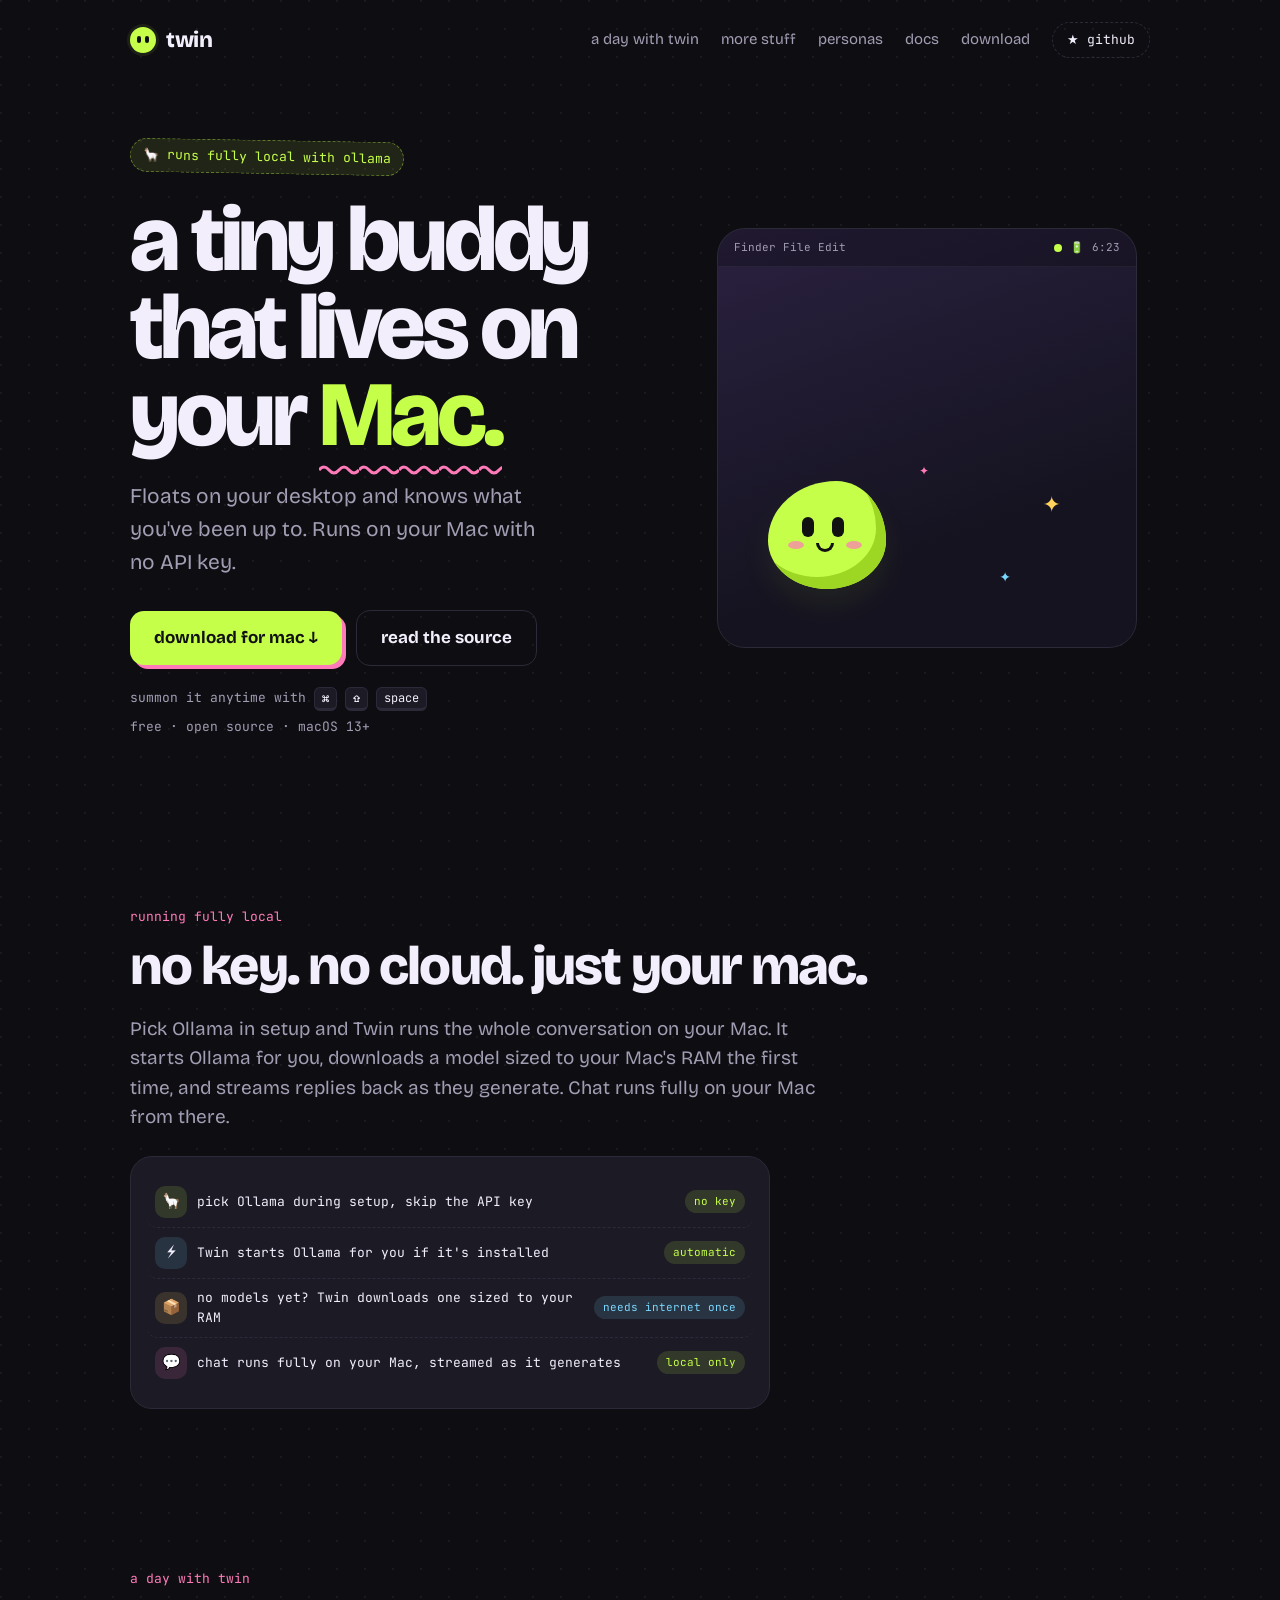
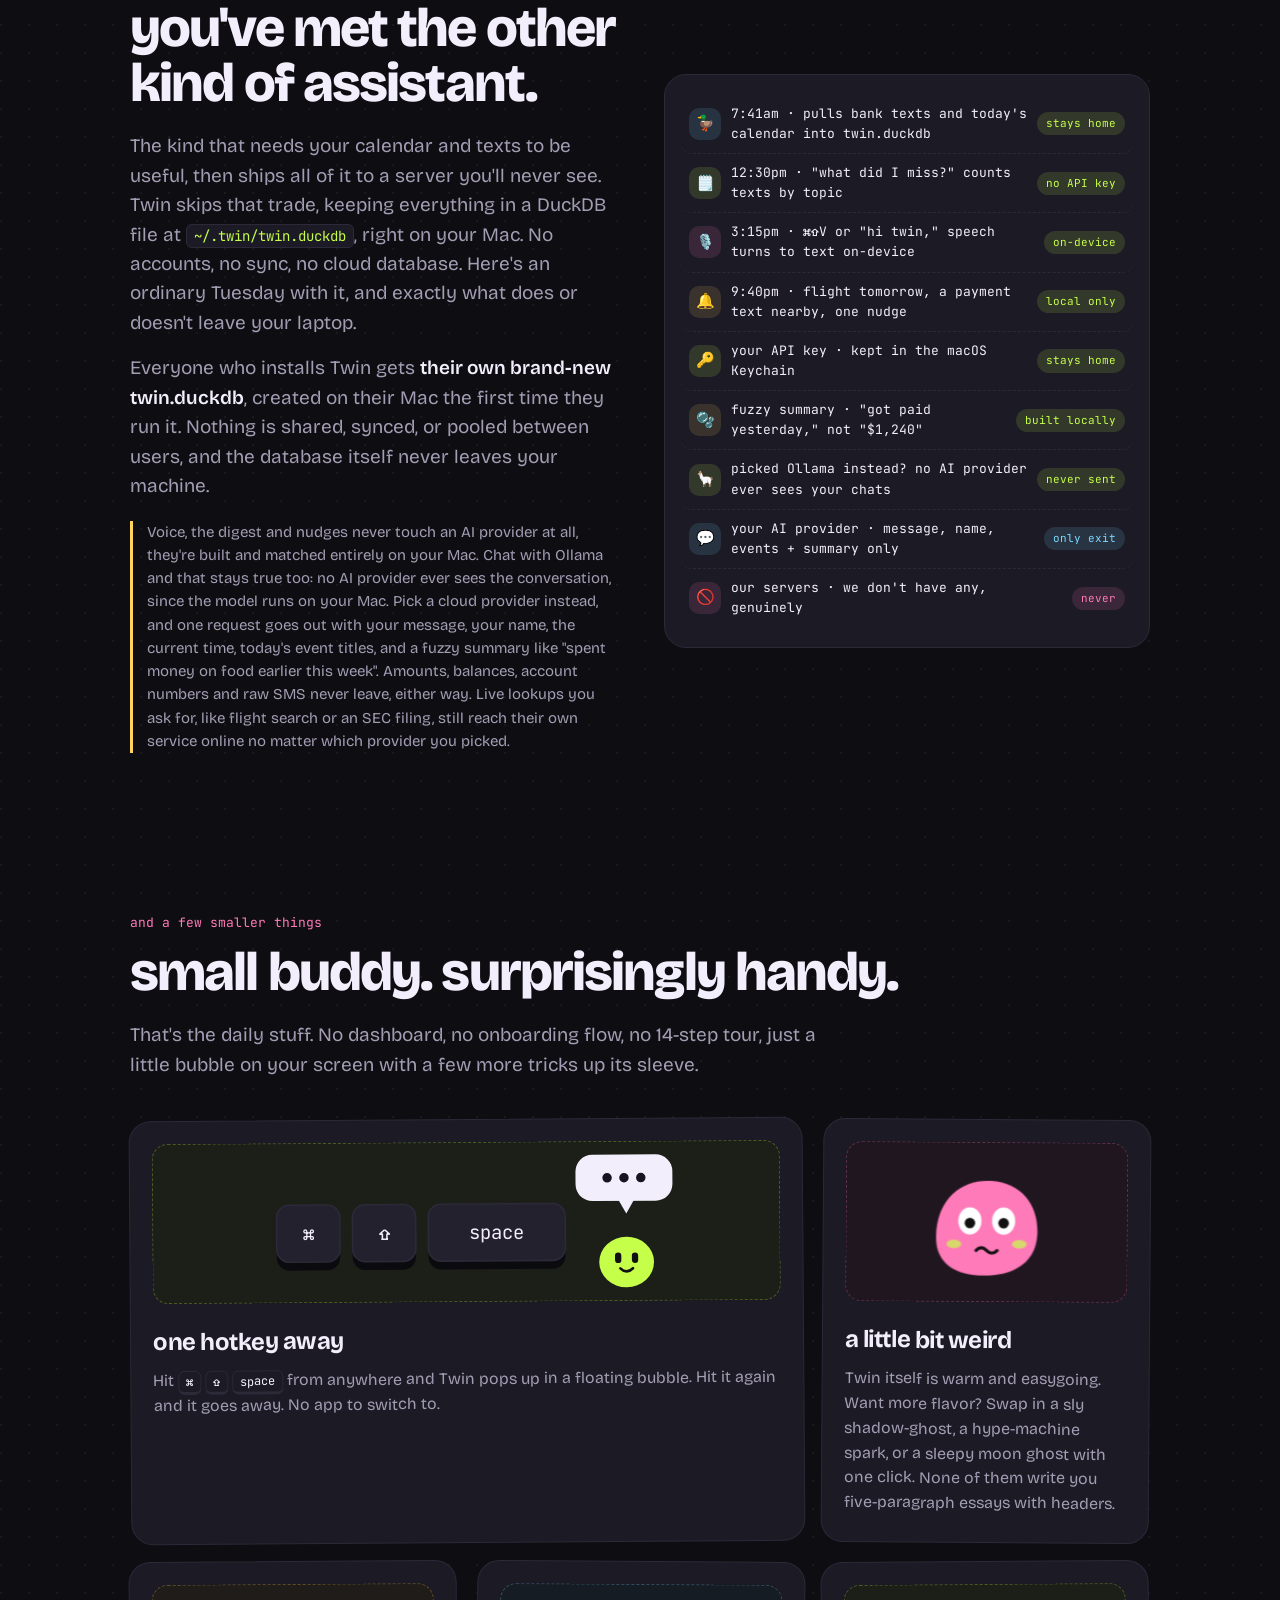
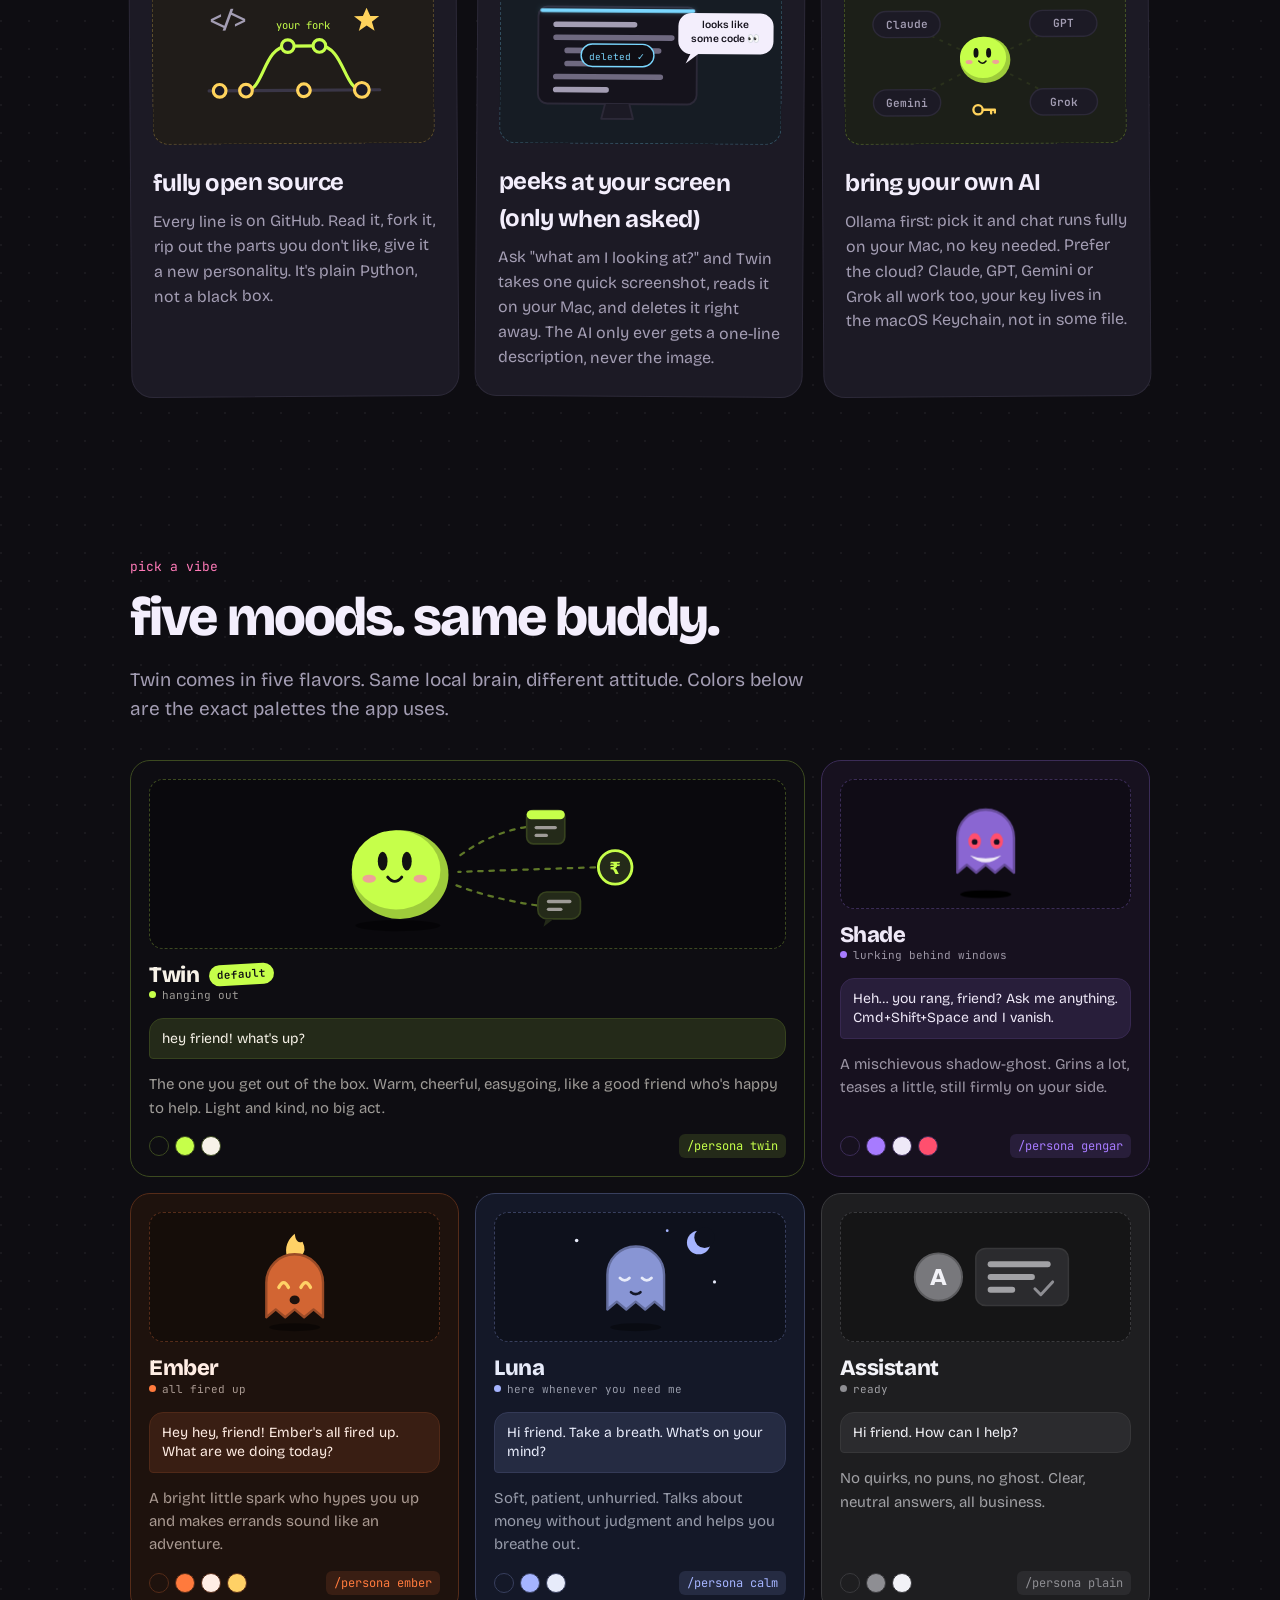
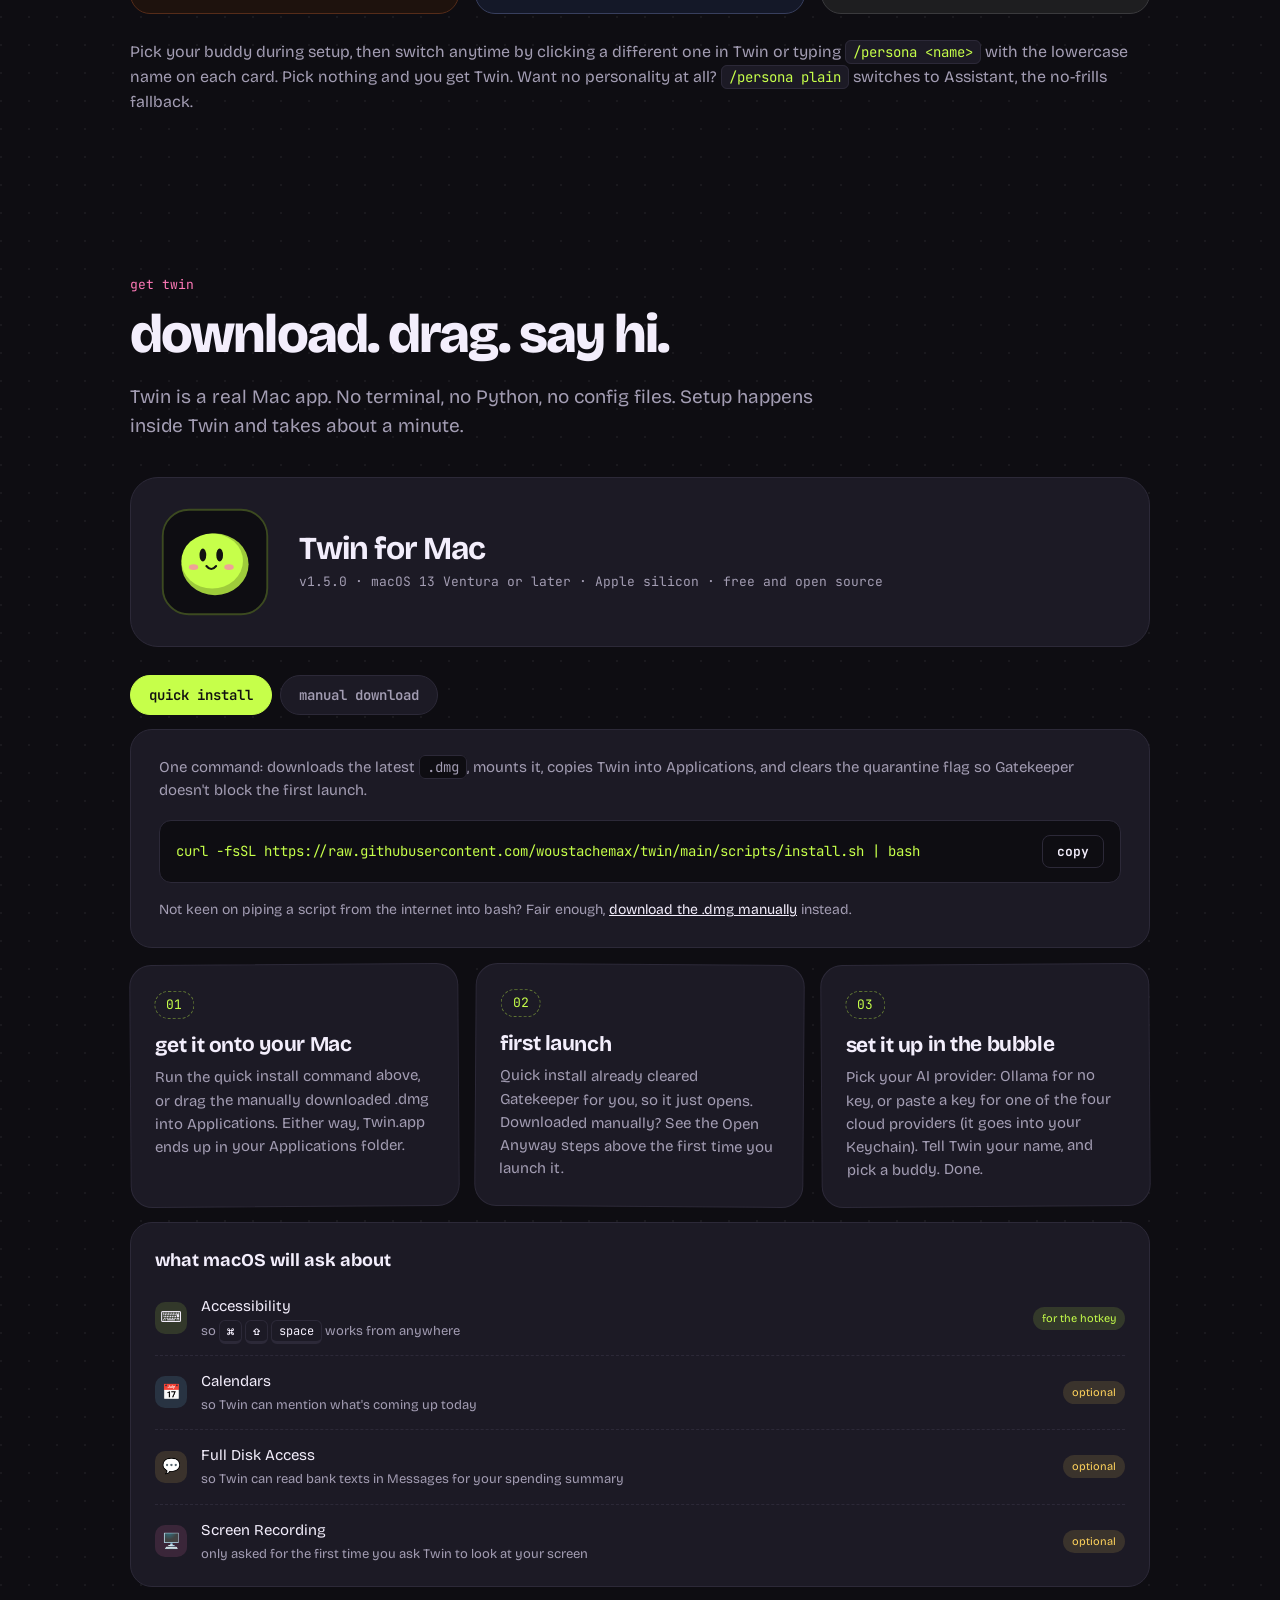
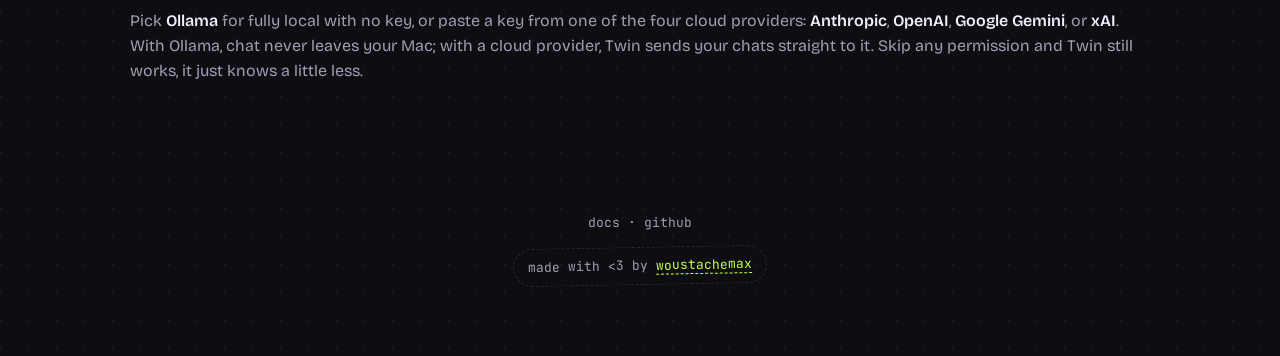
==== commit 3be6fe77: "Fix styling inconsistencies from Ollama changes" ====
--- a/landing/index.html
+++ b/landing/index.html
@@ -429,6 +429,8 @@
   font-family: var(--mono);
   font-size: 13px;
 }
+
+.flow-narrow { max-width: 640px; margin-top: 24px; }
 
 .flow-row {
   display: flex;
@@ -1156,7 +1158,7 @@
     <h2>no key. no cloud. just your mac.</h2>
     <p class="lede">Pick Ollama in setup and Twin runs the whole conversation on your Mac. It starts Ollama for you, downloads a model sized to your Mac's RAM the first time, and streams replies back as they generate. Chat runs fully on your Mac from there.</p>
 
-    <div class="flow" style="max-width: 640px; margin-top: 24px;">
+    <div class="flow flow-narrow">
       <div class="flow-row">
         <div class="flow-icon" style="background:#c6ff4a22">🦙</div>
         <div class="label">pick Ollama during setup, skip the API key</div>
@@ -1400,7 +1402,7 @@
           </svg>
         </div>
         <h3>bring your own AI</h3>
-        <p>Ollama is the local option: pick it and chat runs fully on your Mac, no key, Twin starts it and downloads a model sized to your RAM for you. Prefer the cloud? Claude, GPT, Gemini or Grok all work too. Paste a key from whichever you like and Twin talks to it directly. Your key lives in the macOS Keychain, not in some file.</p>
+        <p>Ollama first: pick it and chat runs fully on your Mac, no key needed. Prefer the cloud? Claude, GPT, Gemini or Grok all work too, your key lives in the macOS Keychain, not in some file.</p>
       </div>
     </div>
   </div>
@@ -1652,7 +1654,7 @@
       <div class="step">
         <span class="step-num">03</span>
         <h3>set it up in the bubble</h3>
-        <p>Pick your AI provider: Ollama for fully local with no key, or paste a key for one of the four cloud providers (it goes straight into your Keychain). Tell Twin your name, and pick a buddy. Done.</p>
+        <p>Pick your AI provider: Ollama for no key, or paste a key for one of the four cloud providers (it goes into your Keychain). Tell Twin your name, and pick a buddy. Done.</p>
       </div>
     </div>
 
